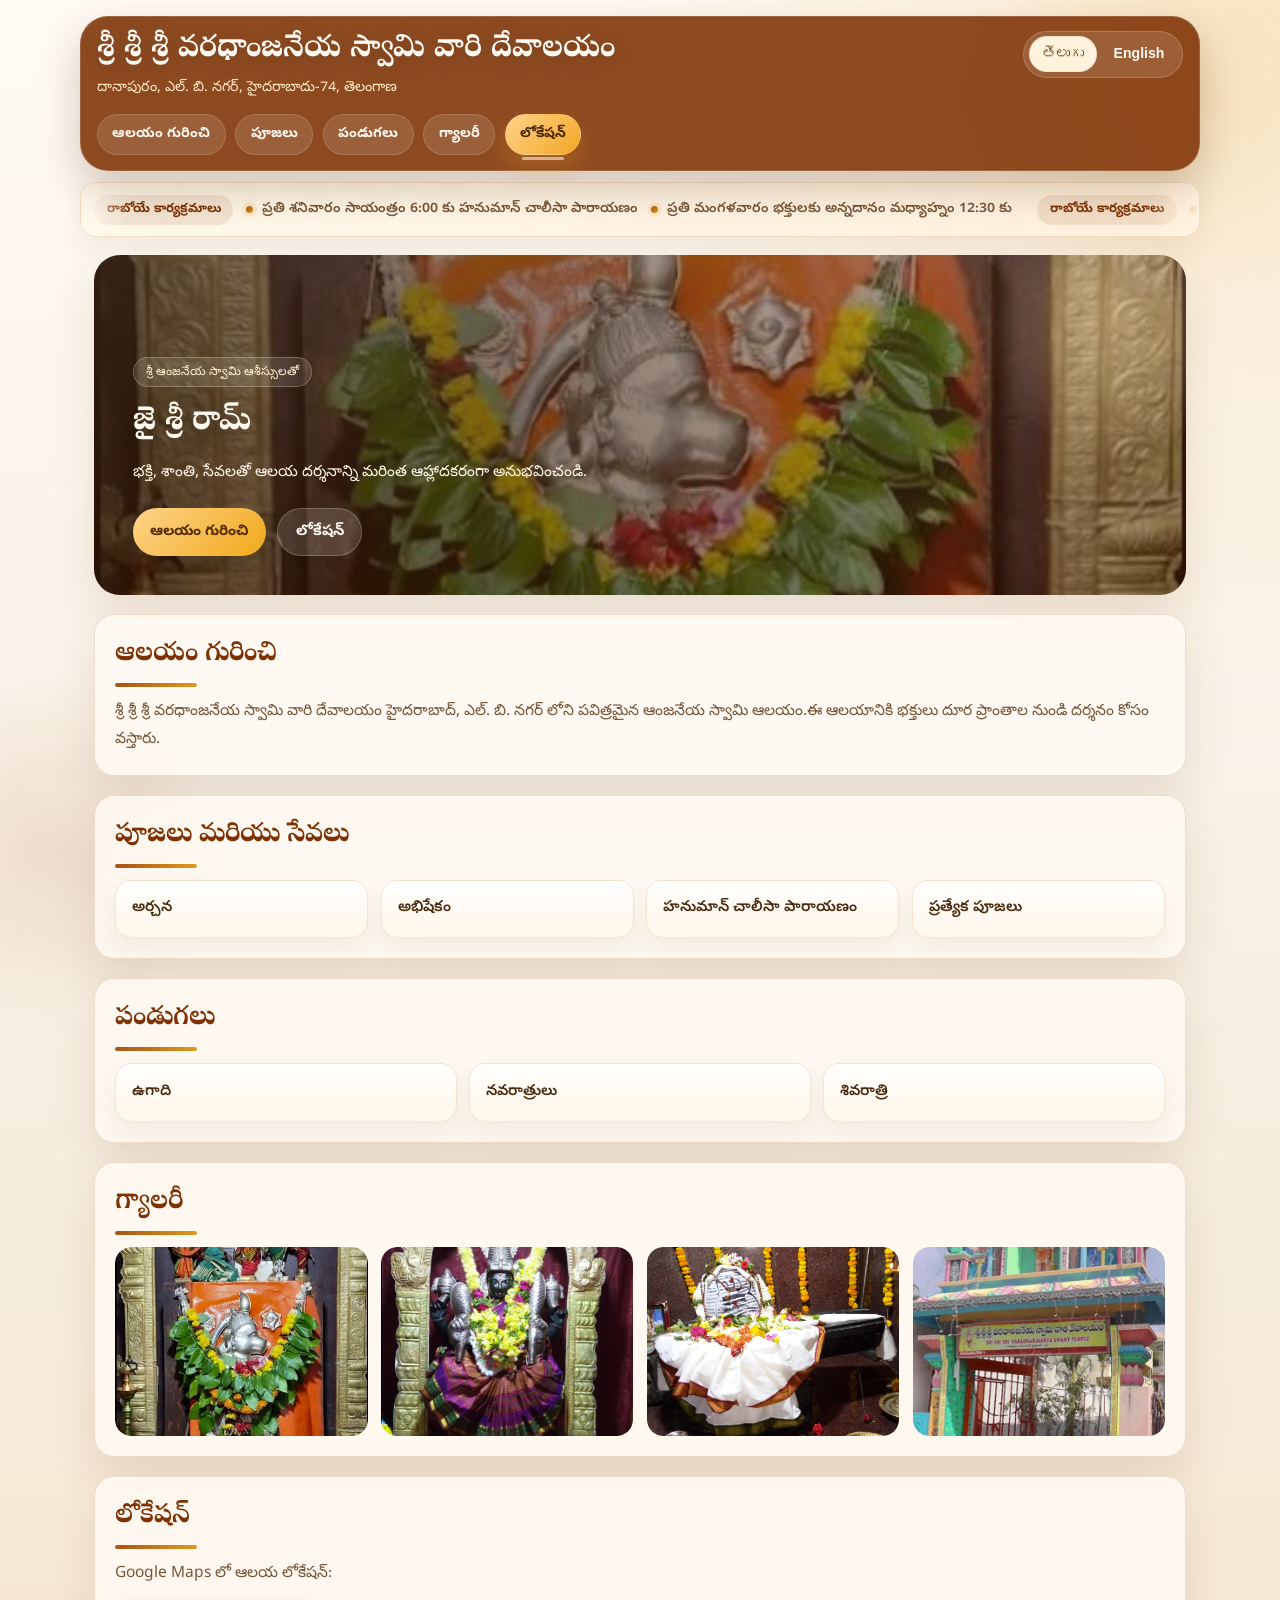
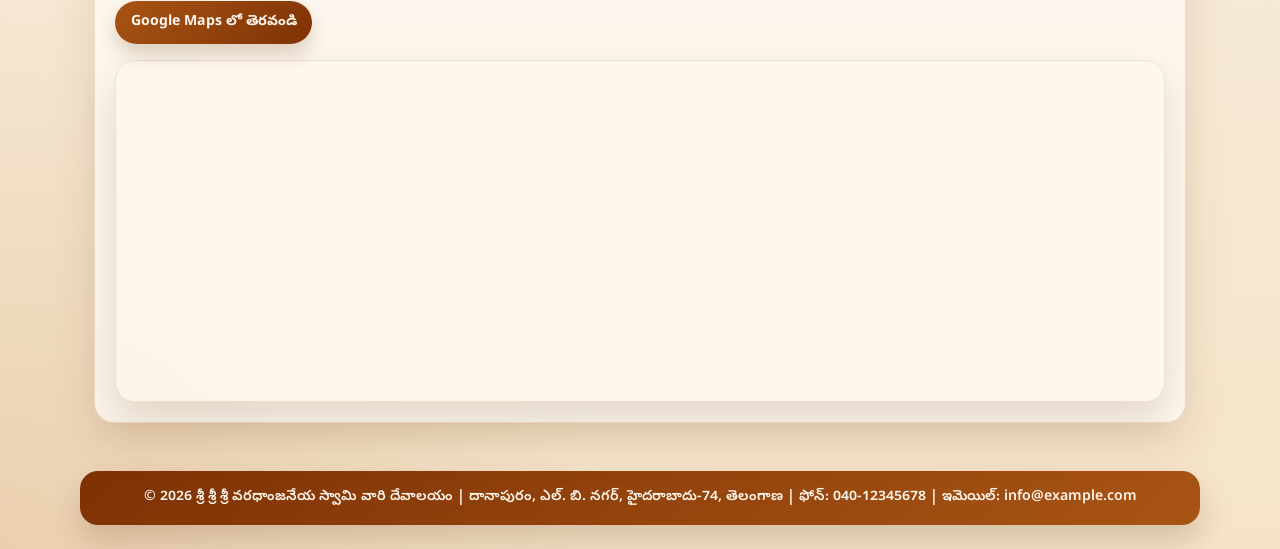
==== index.html @ 4e539e92 "Updates..." ====
<!DOCTYPE html>
<html lang="te">
<head>
<meta charset="UTF-8" />
<meta name="viewport" content="width=device-width, initial-scale=1" />
<meta name="theme-color" content="#7e3204" />
<link rel="preconnect" href="https://fonts.googleapis.com" />
<link rel="preconnect" href="https://fonts.gstatic.com" crossorigin />
<link href="https://fonts.googleapis.com/css2?family=Noto+Sans+Telugu:wght@400;500;600;700&family=Noto+Serif+Telugu:wght@400;500;600;700&display=swap" rel="stylesheet" />
<link rel="stylesheet" href="css/style.css" />
<title>శ్రీ శ్రీ శ్రీ వరధాంజనేయ స్వామి వారి దేవాలయం</title>
</head>
<body>

<header>
  <div class="header-top">
    <div class="brand">
      <h1 data-telugu="శ్రీ శ్రీ శ్రీ వరధాంజనేయ స్వామి వారి దేవాలయం" data-english="Sri Sri Sri Varadhanjaneya Swamy Temple">శ్రీ శ్రీ శ్రీ వరధాంజనేయ స్వామి వారి దేవాలయం</h1>
      <p class="brand-subtitle" data-telugu="దానాపురం, ఎల్. బి. నగర్, హైదరాబాదు-74, తెలంగాణ" data-english="Danapuram, L. B. Nagar, Hyderabad-74, Telangana">దానాపురం, ఎల్. బి. నగర్, హైదరాబాదు-74, తెలంగాణ</p>
    </div>
    <div class="header-controls">
      <div class="lang-switch" aria-label="Language Switcher" role="group">
        <button id="teluguBtn" class="active" aria-pressed="true">తెలుగు</button>
        <button id="englishBtn" aria-pressed="false">English</button>
      </div>
      <button id="menuToggle" class="menu-toggle" type="button" aria-expanded="false" aria-controls="primaryNav">
        <span class="menu-toggle-bars" aria-hidden="true">
          <span></span>
          <span></span>
          <span></span>
        </span>
        <span id="menuToggleLabel" data-telugu="మెనూ" data-english="Menu">మెనూ</span>
      </button>
    </div>
  </div>
  <nav id="primaryNav" aria-label="Primary navigation">
    <a href="#about" class="nav-link active" data-section="about">ఆలయం గురించి</a>
    <a href="#pooja" class="nav-link" data-section="pooja">పూజలు</a>
    <a href="#festivals" class="nav-link" data-section="festivals">పండుగలు</a>
    <a href="#gallery" class="nav-link" data-section="gallery">గ్యాలరీ</a>
    <a href="#location" class="nav-link" data-section="location">లోకేషన్</a>
  </nav>
</header>

<div class="event-banner" aria-label="Upcoming events banner">
  <div class="event-banner-marquee">
    <div class="event-banner-track">
      <span class="event-banner-label" data-telugu="రాబోయే కార్యక్రమాలు" data-english="Upcoming Events">రాబోయే కార్యక్రమాలు</span>
      <span class="event-banner-item" data-telugu="ప్రతి శనివారం సాయంత్రం 6:00 కు హనుమాన్ చాలీసా పారాయణం" data-english="Every Saturday at 6:00 PM, Hanuman Chalisa recital">ప్రతి శనివారం సాయంత్రం 6:00 కు హనుమాన్ చాలీసా పారాయణం</span>
      <span class="event-banner-item" data-telugu="ప్రతి మంగళవారం భక్తులకు అన్నదానం మధ్యాహ్నం 12:30 కు" data-english="Annadanam for devotees every Tuesday at 12:30 PM">ప్రతి మంగళవారం భక్తులకు అన్నదానం మధ్యాహ్నం 12:30 కు</span>
    </div>
    <div class="event-banner-track" aria-hidden="true">
      <span class="event-banner-label" data-telugu="రాబోయే కార్యక్రమాలు" data-english="Upcoming Events">రాబోయే కార్యక్రమాలు</span>
      <span class="event-banner-item" data-telugu="ప్రతి శనివారం సాయంత్రం 6:00 కు హనుమాన్ చాలీసా పారాయణం" data-english="Every Saturday at 6:00 PM, Hanuman Chalisa recital">ప్రతి శనివారం సాయంత్రం 6:00 కు హనుమాన్ చాలీసా పారాయణం</span>
      <span class="event-banner-item" data-telugu="ప్రతి మంగళవారం భక్తులకు అన్నదానం మధ్యాహ్నం 12:30 కు" data-english="Annadanam for devotees every Tuesday at 12:30 PM">ప్రతి మంగళవారం భక్తులకు అన్నదానం మధ్యాహ్నం 12:30 కు</span>
    </div>
  </div>
</div>

<main>

  <!-- Hero Section -->
  <div class="hero" aria-label="Temple welcome banner">
    <div class="hero-content">
      <p class="hero-kicker" data-telugu="శ్రీ ఆంజనేయ స్వామి ఆశీస్సులతో" data-english="With the blessings of Sri Anjaneya Swamy">శ్రీ ఆంజనేయ స్వామి ఆశీస్సులతో</p>
      <h2 class="hero-title" data-telugu="జై శ్రీ రామ్" data-english="Jai Sri Ram">జై శ్రీ రామ్</h2>
      <p class="hero-subtitle" data-telugu="భక్తి, శాంతి, సేవలతో ఆలయ దర్శనాన్ని మరింత ఆహ్లాదకరంగా అనుభవించండి." data-english="Experience temple darshan in a calmer, more welcoming space for devotion and seva.">భక్తి, శాంతి, సేవలతో ఆలయ దర్శనాన్ని మరింత ఆహ్లాదకరంగా అనుభవించండి.</p>
      <div class="hero-actions">
        <a class="hero-button primary" href="#about" data-telugu="ఆలయం గురించి" data-english="Explore Temple">ఆలయం గురించి</a>
        <a class="hero-button secondary" href="#location" data-telugu="లోకేషన్" data-english="Find Location">లోకేషన్</a>
      </div>
    </div>
  </div>

  <!-- About -->
  <section id="about">
    <h2 data-telugu="ఆలయం గురించి" data-english="About Temple">ఆలయం గురించి</h2>
    <p class="content-p" data-telugu="శ్రీ శ్రీ శ్రీ వరధాంజనేయ స్వామి వారి దేవాలయం హైదరాబాద్, ఎల్. బి. నగర్ లోని పవిత్రమైన ఆంజనేయ స్వామి ఆలయం.ఈ ఆలయానికి భక్తులు దూర ప్రాంతాల నుండి దర్శనం కోసం వస్తారు."
       data-english="Sri Sri Sri Varadhan Janeya Swamy Temple is a sacred Hanuman temple located in Hyderabad. Devotees come from distant places to seek blessings and darshan.">
      శ్రీ శ్రీ శ్రీ వరధాంజనేయ స్వామి వారి దేవాలయం హైదరాబాద్, ఎల్. బి. నగర్ లోని పవిత్రమైన ఆంజనేయ స్వామి ఆలయం.
      ఈ ఆలయానికి భక్తులు దూర ప్రాంతాల నుండి దర్శనం కోసం వస్తారు.
    </p>
  </section>

  <!-- Pooja Services -->
  <section id="pooja">
    <h2 data-telugu="పూజలు మరియు సేవలు" data-english="Pooja & Services">పూజలు మరియు సేవలు</h2>
    <ul>
      <li data-telugu="అర్చన" data-english="Archana">అర్చన</li>
      <li data-telugu="అభిషేకం" data-english="Abhishekam">అభిషేకం</li>
      <li data-telugu="హనుమాన్ చాలీసా పారాయణం" data-english="Hanuman Chalisa Recitation">హనుమాన్ చాలీసా పారాయణం</li>
      <li data-telugu="ప్రత్యేక పూజలు" data-english="Special Poojas">ప్రత్యేక పూజలు</li>
    </ul>
  </section>

  <!-- Festivals -->
  <section id="festivals">
    <h2 data-telugu="పండుగలు" data-english="Festivals">పండుగలు</h2>
    <ul>
      <li data-telugu="ఉగాది" data-english="Ugadi">ఉగాది</li>
      <li data-telugu="నవరాత్రులు" data-english="Navaratri">నవరాత్రులు</li>
      <li data-telugu="శివరాత్రి" data-english="Shivaratri">శివరాత్రి</li>
    </ul>
  </section>

  <!-- Gallery -->
  <section id="gallery">
    <h2 data-telugu="గ్యాలరీ" data-english="Gallery">గ్యాలరీ</h2>
    <div class="gallery" role="list">
      <button class="gallery-item" type="button" role="listitem">
        <img src="assets/images/t1.jpg" alt="Temple front view" data-telugu-alt="శ్రీ వరధాంజనేయ స్వామి వారు" data-english-alt="Sri Varadhanjeneya Swamy" loading="lazy" />
      </button>
      <button class="gallery-item" type="button" role="listitem">
        <img src="assets/images/t2.jpg" alt="Temple sanctum sanctorum" data-telugu-alt="శ్రీ రాజరాజేశ్వరి అమ్మ వారు" data-english-alt="Sri Rajarajeshwari Amman" loading="lazy" />
      </button>
      <button class="gallery-item" type="button" role="listitem">
        <img src="assets/images/t3.jpg" alt="Temple festival celebration" data-telugu-alt="శ్రీ రామలింగేశ్వర స్వామి వారు" data-english-alt="Sri Ramalingeswara Swamy" loading="lazy" />
      </button>
      <button class="gallery-item" type="button" role="listitem">
        <img src="assets/images/t4.jpg" alt="Devotees at temple" data-telugu-alt="గుడి ముఖద్వారం" data-english-alt="Temple Arch" loading="lazy" />
      </button>
    </div>
  </section>

  <!-- Location -->
  <section id="location">
    <h2 data-telugu="లోకేషన్" data-english="Location">లోకేషన్</h2>
    <p data-telugu="Google Maps లో ఆలయ లోకేషన్:" data-english="Temple location on Google Maps:">
      Google Maps లో ఆలయ లోకేషన్:
    </p>
    <p class="location-actions">
      <a
        class="map-link"
        href="https://maps.app.goo.gl/aPE5P6qyGQTjuyRh7"
        target="_blank"
        rel="noopener noreferrer"
        data-telugu="Google Maps లో తెరవండి"
        data-english="Open in Google Maps">
        Google Maps లో తెరవండి
      </a>
    </p>
    <div class="map-container" aria-label="Google Maps location">
      <iframe
        src="https://www.google.com/maps?q=17.347357,78.545501&z=17&output=embed"
        loading="lazy"
        allowfullscreen
        referrerpolicy="no-referrer-when-downgrade"
        title="Sri Sri Sri Varadhan Janeya Swamy Temple Location">
      </iframe>
    </div>
  </section>

</main>

<div id="lightbox" class="lightbox" aria-hidden="true">
  <div class="lightbox-dialog" role="dialog" aria-modal="true" aria-labelledby="lightboxCaption">
    <button id="lightboxClose" class="lightbox-close" type="button" aria-label="Close image viewer">×</button>
    <img id="lightboxImage" class="lightbox-image" src="" alt="" />
    <p id="lightboxCaption" class="lightbox-caption"></p>
  </div>
</div>

<footer>
  <p data-telugu="© 2026 శ్రీ శ్రీ శ్రీ వరధాంజనేయ స్వామి వారి దేవాలయం | దానాపురం, ఎల్. బి. నగర్, హైదరాబాదు-74, తెలంగాణ | ఫోన్: 040-12345678 | ఇమెయిల్: info@example.com" data-english="© 2026 Sri Sri Sri Varadhan Janeya Swamy Temple | Danapuram, L. B. Nagar, Hyderabad-74, Telangana | Phone: 040-12345678 | Email: svanjaneya.temple@gmail.com">© 2026 శ్రీ శ్రీ శ్రీ వరధాంజనేయ స్వామి వారి దేవాలయం | దానాపురం, ఎల్. బి. నగర్, హైదరాబాదు-74, తెలంగాణ | ఫోన్: 040-12345678 | ఇమెయిల్: info@example.com</p>
</footer>

<script src="js/main.js"></script>

</body>
</html>
---- css/style.css ----
﻿  :root {
    --bg: #f7efe3;
    --surface: rgba(255, 250, 244, 0.82);
    --border: rgba(168, 92, 32, 0.18);
    --text: #4a2b10;
    --muted: #765638;
    --brand: #a85414;
    --brand-strong: #7e3204;
    --brand-bright: #e09a20;
    --font-body-en: "Segoe UI", "Trebuchet MS", sans-serif;
    --font-body-te: "Noto Sans Telugu", "Nirmala UI", sans-serif;
    --font-heading-en: "Palatino Linotype", "Book Antiqua", Georgia, serif;
    --font-heading-te: "Noto Serif Telugu", "Noto Sans Telugu", "Nirmala UI", serif;
    --shadow: 0 20px 45px rgba(107, 57, 14, 0.12);
  }

  * {
    box-sizing: border-box;
  }

  html {
    scroll-behavior: smooth;
    scroll-padding-top: 8rem;
  }

  body {
    font-family: var(--font-body-en);
    margin: 0;
    min-height: 100vh;
    overflow-x: hidden;
    background:
      radial-gradient(circle at top right, rgba(233, 182, 84, 0.22), transparent 28%),
      radial-gradient(circle at bottom left, rgba(168, 84, 20, 0.14), transparent 24%),
      linear-gradient(180deg, #fffaf4 0%, var(--bg) 46%, #f5e4c8 100%);
    color: var(--text);
    line-height: 1.55;
    -webkit-font-smoothing: antialiased;
    -moz-osx-font-smoothing: grayscale;
    text-rendering: optimizeLegibility;
    font-synthesis-weight: none;
    position: relative;
  }

  html[lang="te"] body {
    font-family: var(--font-body-te);
  }

  body::before,
  body::after {
    content: "";
    position: fixed;
    border-radius: 50%;
    pointer-events: none;
    z-index: 0;
  }

  body::before {
    width: 420px;
    height: 420px;
    top: -120px;
    right: -120px;
    background: radial-gradient(circle, rgba(237, 182, 88, 0.2) 0%, rgba(237, 182, 88, 0) 72%);
  }

  body::after {
    width: 340px;
    height: 340px;
    bottom: -120px;
    left: -120px;
    background: radial-gradient(circle, rgba(168, 84, 20, 0.12) 0%, rgba(168, 84, 20, 0) 72%);
  }

  a {
    color: inherit;
    text-decoration: none;
    transition: transform 0.25s ease, background-color 0.25s ease, box-shadow 0.25s ease, color 0.25s ease;
  }

  img {
    display: block;
    max-width: 100%;
  }

  a:focus-visible,
  button:focus-visible {
    outline: 3px solid rgba(255, 226, 171, 0.9);
    outline-offset: 3px;
  }

  header {
    position: sticky;
    top: 0;
    z-index: 100;
    width: min(1120px, calc(100% - 24px));
    margin: 16px auto 0;
    padding: 0.85rem 1rem 0.95rem;
    display: flex;
    flex-direction: column;
    gap: 0.8rem;
    background: rgba(126, 50, 4, 0.88);
    color: #fff8f0;
    border: 1px solid rgba(255, 255, 255, 0.14);
    border-radius: 28px;
    box-shadow: 0 18px 40px rgba(79, 34, 3, 0.24);
    backdrop-filter: blur(18px);
  }

  .header-top {
    display: flex;
    align-items: flex-start;
    justify-content: space-between;
    gap: 0.85rem;
  }

  .brand {
    display: flex;
    flex-direction: column;
    gap: 0.35rem;
    min-width: 0;
  }

  .brand-badge {
    align-self: flex-start;
    padding: 0.35rem 0.8rem;
    border-radius: 999px;
    background: rgba(255, 241, 220, 0.14);
    border: 1px solid rgba(255, 241, 220, 0.25);
    color: #ffe6bc;
    font-size: 0.8rem;
    letter-spacing: 0.08em;
  }

  header h1 {
    margin: 0;
    font-family: var(--font-heading-en);
    font-size: clamp(1.35rem, 2.4vw, 2rem);
    line-height: 1.2;
    font-weight: 700;
    color: #fffaf4;
    text-shadow: 0 3px 18px rgba(0, 0, 0, 0.18);
  }

  .brand-subtitle {
    margin: 0;
    color: #ffe7c2;
    font-size: 0.9rem;
  }

  nav {
    display: flex;
    gap: 0.6rem;
    flex-wrap: wrap;
    align-items: center;
  }

  nav a {
    position: relative;
    display: inline-flex;
    align-items: center;
    justify-content: center;
    padding: 0.6rem 0.9rem;
    border-radius: 999px;
    background: rgba(255, 245, 232, 0.12);
    border: 1px solid rgba(255, 245, 232, 0.16);
    color: #fff8f0;
    font-size: 0.88rem;
    font-weight: 700;
    letter-spacing: 0.02em;
    white-space: nowrap;
  }

  nav a:hover {
    transform: translateY(-1px);
    background: rgba(255, 245, 232, 0.2);
  }

  nav a.active {
    background: linear-gradient(135deg, #ffd38a, #f2a623);
    color: #4a2800;
    box-shadow: 0 12px 24px rgba(242, 166, 35, 0.28);
  }

  nav a.active::after {
    content: "";
    position: absolute;
    left: 16px;
    right: 16px;
    bottom: -6px;
    height: 3px;
    border-radius: 999px;
    background: rgba(255, 248, 240, 0.55);
  }

  .lang-switch {
    display: inline-flex;
    align-items: center;
    gap: 0.25rem;
    padding: 0.3rem;
    border-radius: 999px;
    background: rgba(255, 241, 220, 0.14);
    border: 1px solid rgba(255, 241, 220, 0.2);
    color: #fff8f0;
    user-select: none;
  }

  .header-controls {
    display: flex;
    align-items: center;
    gap: 0.6rem;
  }

  .lang-switch button {
    border: none;
    background: transparent;
    color: #fff8f0;
    font-weight: 700;
    font-size: 0.88rem;
    padding: 0.5rem 0.8rem;
    border-radius: 999px;
    cursor: pointer;
  }

  .lang-switch button:hover {
    transform: translateY(-1px);
    background: rgba(255, 245, 232, 0.12);
  }

  .lang-switch button.active {
    background: #fff3dd;
    color: #6a3202;
    box-shadow: inset 0 0 0 1px rgba(106, 50, 2, 0.08);
  }

  .menu-toggle {
    display: none;
    align-items: center;
    gap: 0.7rem;
    padding: 0.55rem 0.85rem;
    border: 1px solid rgba(255, 241, 220, 0.2);
    border-radius: 999px;
    background: rgba(255, 241, 220, 0.14);
    color: #fff8f0;
    cursor: pointer;
    font: inherit;
    font-weight: 700;
    font-size: 0.88rem;
  }

  .menu-toggle:hover {
    transform: translateY(-1px);
    background: rgba(255, 245, 232, 0.2);
  }

  .menu-toggle-bars {
    display: inline-flex;
    flex-direction: column;
    gap: 4px;
  }

  .menu-toggle-bars span {
    width: 18px;
    height: 2px;
    border-radius: 999px;
    background: currentColor;
    transition: transform 0.25s ease, opacity 0.25s ease;
  }

  .menu-toggle[aria-expanded="true"] .menu-toggle-bars span:nth-child(1) {
    transform: translateY(6px) rotate(45deg);
  }

  .menu-toggle[aria-expanded="true"] .menu-toggle-bars span:nth-child(2) {
    opacity: 0;
  }

  .menu-toggle[aria-expanded="true"] .menu-toggle-bars span:nth-child(3) {
    transform: translateY(-6px) rotate(-45deg);
  }

  .event-banner {
    position: relative;
    z-index: 1;
    width: min(1120px, calc(100% - 24px));
    margin: 0.7rem auto 0;
    overflow: hidden;
    border-radius: 16px;
    background: linear-gradient(90deg, rgba(255, 247, 232, 0.92), rgba(255, 241, 220, 0.86));
    border: 1px solid rgba(168, 92, 32, 0.16);
    box-shadow: 0 10px 26px rgba(107, 57, 14, 0.08);
  }

  .event-banner::before,
  .event-banner::after {
    content: "";
    position: absolute;
    top: 0;
    bottom: 0;
    width: 48px;
    z-index: 1;
    pointer-events: none;
  }

  .event-banner::before {
    left: 0;
    background: linear-gradient(90deg, rgba(255, 248, 236, 0.98), rgba(255, 248, 236, 0));
  }

  .event-banner::after {
    right: 0;
    background: linear-gradient(270deg, rgba(255, 243, 225, 0.98), rgba(255, 243, 225, 0));
  }

  .event-banner-marquee {
    display: flex;
    width: max-content;
    animation: event-scroll 28s linear infinite;
  }

  .event-banner:hover .event-banner-marquee,
  .event-banner:focus-within .event-banner-marquee {
    animation-play-state: paused;
  }

  .event-banner-track {
    display: flex;
    align-items: center;
    gap: 0.8rem;
    flex-shrink: 0;
    padding: 0.7rem 0.8rem;
    white-space: nowrap;
  }

  .event-banner-label {
    display: inline-flex;
    align-items: center;
    padding: 0.38rem 0.8rem;
    border-radius: 999px;
    background: rgba(126, 50, 4, 0.1);
    color: var(--brand-strong);
    font-size: 0.8rem;
    font-weight: 700;
    letter-spacing: 0.03em;
  }

  .event-banner-item {
    display: inline-flex;
    align-items: center;
    gap: 0.55rem;
    color: var(--muted);
    font-size: 0.88rem;
    font-weight: 600;
  }

  .event-banner-item::before {
    content: "";
    width: 7px;
    height: 7px;
    border-radius: 50%;
    background: linear-gradient(135deg, var(--brand), var(--brand-bright));
    box-shadow: 0 0 0 4px rgba(224, 154, 32, 0.12);
    flex-shrink: 0;
  }

  @keyframes event-scroll {
    from {
      transform: translateX(0);
    }

    to {
      transform: translateX(-50%);
    }
  }

  main {
    position: relative;
    z-index: 1;
    max-width: 1120px;
    margin: 1.1rem auto 3rem;
    padding: 0 0.9rem;
  }

  .hero {
    position: relative;
    overflow: hidden;
    min-height: 340px;
    border-radius: 26px;
    padding: clamp(1.5rem, 3vw, 2.6rem);
    background: linear-gradient(115deg, rgba(50, 23, 5, 0.72), rgba(126, 50, 4, 0.3)), url('../assets/images/t1.jpg') center/cover no-repeat;
    box-shadow: var(--shadow);
    display: flex;
    align-items: flex-end;
    isolation: isolate;
  }

  .hero::before {
    content: "";
    position: absolute;
    inset: 0;
    background: linear-gradient(180deg, rgba(255, 255, 255, 0.06), rgba(40, 18, 2, 0.2));
    z-index: -1;
  }

  .hero::after {
    content: "";
    position: absolute;
    width: 260px;
    height: 260px;
    top: -60px;
    right: -60px;
    border-radius: 50%;
    background: radial-gradient(circle, rgba(255, 225, 164, 0.34) 0%, rgba(255, 225, 164, 0) 72%);
  }

  .hero-content {
    max-width: 680px;
    display: flex;
    flex-direction: column;
    gap: 1rem;
  }

  .hero-kicker {
    margin: 0;
    width: fit-content;
    padding: 0.35rem 0.75rem;
    border-radius: 999px;
    background: rgba(255, 247, 232, 0.12);
    border: 1px solid rgba(255, 247, 232, 0.25);
    color: #fff0d1;
    font-size: 0.76rem;
    letter-spacing: 0.08em;
  }

  .hero-title {
    margin: 0;
    font-family: var(--font-heading-en);
    font-size: clamp(1.0rem, 2.5vw, 2.5rem);
    line-height: 1.12;
    color: #fffaf0;
    text-shadow: 0 10px 30px rgba(0, 0, 0, 0.35);
  }

  .hero-subtitle {
    margin: 0;
    max-width: 52ch;
    font-size: 0.96rem;
    line-height: 1.7;
    color: #fff4e5;
  }

  .hero-actions {
    display: flex;
    flex-wrap: wrap;
    gap: 0.7rem;
    padding-top: 0.25rem;
  }

  .hero-button {
    display: inline-flex;
    align-items: center;
    justify-content: center;
    padding: 0.8rem 1.1rem;
    border-radius: 999px;
    font-weight: 700;
    font-size: 0.92rem;
    box-shadow: 0 10px 24px rgba(0, 0, 0, 0.14);
  }

  .hero-button:hover {
    transform: translateY(-2px);
  }

  .hero-button.primary {
    background: linear-gradient(135deg, #ffd38a, #f0a91a);
    color: #542d00;
  }

  .hero-button.secondary {
    background: rgba(255, 248, 240, 0.14);
    border: 1px solid rgba(255, 248, 240, 0.22);
    color: #fffaf4;
  }

  section {
    margin-top: 1.2rem;
    padding: 1.25rem;
    background: var(--surface);
    border: 1px solid var(--border);
    border-radius: 20px;
    box-shadow: var(--shadow);
    backdrop-filter: blur(10px);
    scroll-margin-top: 7.5rem;
  }

  section h2 {
    margin: 0 0 0.75rem;
    font-family: var(--font-heading-en);
    font-size: clamp(1.2rem, 2.5vw, 1.65rem);
    color: var(--brand-strong);
    letter-spacing: 0.02em;
  }

  html[lang="te"] header h1,
  html[lang="te"] .hero-title,
  html[lang="te"] section h2 {
    font-family: var(--font-heading-te);
    letter-spacing: 0;
  }

  html[lang="te"] header h1,
  html[lang="te"] .hero-title {
    line-height: 1.28;
  }

  html[lang="te"] .brand-subtitle,
  html[lang="te"] .hero-subtitle,
  html[lang="te"] .content-p,
  html[lang="te"] section p,
  html[lang="te"] li,
  html[lang="te"] .event-banner-item {
    line-height: 1.8;
  }

  html[lang="te"] nav a,
  html[lang="te"] .lang-switch button,
  html[lang="te"] .hero-button,
  html[lang="te"] .event-banner-label,
  html[lang="te"] .hero-kicker,
  html[lang="te"] #menuToggleLabel {
    letter-spacing: 0;
    line-height: 1.4;
  }

  section h2::after {
    content: "";
    display: block;
    width: 82px;
    height: 4px;
    margin-top: 0.45rem;
    border-radius: 999px;
    background: linear-gradient(90deg, var(--brand), var(--brand-bright));
  }

  .content-p,
  section p {
    margin: 0;
    font-size: 0.97rem;
    color: var(--muted);
  }

  .content-p {
    white-space: pre-line;
  }

  ul {
    list-style: none;
    margin: 0;
    padding: 0;
    display: grid;
    grid-template-columns: repeat(auto-fit, minmax(190px, 1fr));
    gap: 0.8rem;
  }

  li {
    padding: 0.9rem 0.95rem 0.9rem 1rem;
    background: linear-gradient(180deg, rgba(255, 255, 255, 0.85), rgba(255, 246, 232, 0.92));
    border: 1px solid rgba(168, 92, 32, 0.14);
    border-radius: 16px;
    box-shadow: 0 12px 24px rgba(120, 75, 24, 0.08);
    font-size: 0.95rem;
    font-weight: 600;
    color: var(--text);
  }

  .gallery {
    display: grid;
    grid-template-columns: repeat(auto-fit, minmax(180px, 1fr));
    gap: 0.85rem;
  }

  .gallery-item {
    padding: 0;
    border: none;
    background: transparent;
    border-radius: 16px;
    cursor: pointer;
    overflow: hidden;
  }

  .gallery img {
    width: 100%;
    aspect-ratio: 4 / 3;
    object-fit: cover;
    border-radius: 16px;
    box-shadow: 0 16px 30px rgba(85, 53, 16, 0.12);
    transition: transform 0.3s ease, box-shadow 0.3s ease, filter 0.3s ease;
    filter: saturate(1.02);
  }

  .gallery img:hover {
    transform: translateY(-6px) scale(1.01);
    box-shadow: 0 24px 36px rgba(85, 53, 16, 0.18);
  }

  .gallery-item:focus-visible img {
    transform: translateY(-4px) scale(1.01);
    box-shadow: 0 0 0 4px rgba(255, 226, 171, 0.6), 0 24px 36px rgba(85, 53, 16, 0.18);
  }

  .lightbox {
    position: fixed;
    inset: 0;
    display: grid;
    place-items: center;
    padding: 1rem;
    background: rgba(28, 13, 2, 0.82);
    backdrop-filter: blur(10px);
    opacity: 0;
    visibility: hidden;
    pointer-events: none;
    transition: opacity 0.25s ease, visibility 0.25s ease;
    z-index: 300;
  }

  .lightbox.is-open {
    opacity: 1;
    visibility: visible;
    pointer-events: auto;
  }

  .lightbox-dialog {
    position: relative;
    width: min(920px, 100%);
    padding: 0.85rem;
    border-radius: 22px;
    background: linear-gradient(180deg, rgba(255, 250, 244, 0.98), rgba(247, 239, 227, 0.94));
    border: 1px solid rgba(255, 255, 255, 0.28);
    box-shadow: 0 28px 60px rgba(0, 0, 0, 0.28);
  }

  .lightbox-close {
    position: absolute;
    top: 12px;
    right: 12px;
    width: 44px;
    height: 44px;
    border: none;
    border-radius: 50%;
    background: rgba(126, 50, 4, 0.1);
    color: var(--brand-strong);
    cursor: pointer;
    font-size: 1.5rem;
    line-height: 1;
  }

  .lightbox-image {
    width: 100%;
    max-height: min(72vh, 760px);
    object-fit: contain;
    border-radius: 16px;
    background: rgba(255, 255, 255, 0.55);
  }

  .lightbox-caption {
    margin: 0.85rem 0 0;
    padding-right: 3rem;
    color: var(--brand-strong);
    font-size: 0.92rem;
    font-weight: 600;
  }

  .map-container {
    margin-top: 1rem;
    border-radius: 20px;
    overflow: hidden;
    box-shadow: 0 18px 36px rgba(85, 53, 16, 0.16);
    border: 1px solid rgba(168, 92, 32, 0.14);
  }

  .location-actions {
    margin: 0.75rem 0 0;
  }

  .map-link {
    display: inline-flex;
    align-items: center;
    gap: 0.45rem;
    padding: 0.55rem 0.95rem;
    border-radius: 999px;
    background: linear-gradient(135deg, #a85414, #7e3204);
    color: #fff7ee;
    font-weight: 700;
    font-size: 0.88rem;
    box-shadow: 0 10px 20px rgba(107, 57, 14, 0.22);
  }

  .map-link:hover {
    transform: translateY(-1px);
    box-shadow: 0 14px 24px rgba(107, 57, 14, 0.3);
  }

  iframe {
    width: 100%;
    height: 340px;
    border: none;
    display: block;
  }

  footer {
    width: min(1120px, calc(100% - 24px));
    margin: 0 auto 24px;
    padding: 1rem 1.1rem;
    border-radius: 18px;
    background: linear-gradient(135deg, #7e3204, #a85414);
    color: #fff7ee;
    text-align: center;
    box-shadow: 0 16px 30px rgba(79, 34, 3, 0.18);
  }

  footer p {
    margin: 0;
    font-size: 0.88rem;
    font-weight: 600;
  }

  @media (max-width: 900px) {
    html {
      scroll-padding-top: 7.2rem;
    }

    header {
      width: calc(100% - 20px);
      margin-top: 10px;
      border-radius: 22px;
    }

    main {
      margin-top: 0.9rem;
      padding: 0 0.75rem;
    }

    .hero {
      min-height: 300px;
    }

    section {
      scroll-margin-top: 6.8rem;
    }
  }

  @media (max-width: 860px) {
    header {
      padding: 0.85rem;
    }

    .header-top {
      flex-direction: column;
      align-items: stretch;
    }

    .lang-switch {
      align-self: flex-start;
    }

    nav {
      flex-wrap: nowrap;
      overflow-x: auto;
      padding-bottom: 0.15rem;
      scrollbar-width: none;
    }

    nav::-webkit-scrollbar {
      display: none;
    }

    main {
      margin-top: 1rem;
    }

    .hero {
      min-height: 280px;
    }
  }

  @media (max-width: 600px) {
    html {
      scroll-padding-top: 7.5rem;
    }

    header {
      width: calc(100% - 12px);
      margin-top: 6px;
      padding: 0.75rem;
      border-radius: 18px;
    }

    header h1 {
      font-size: 1.22rem;
    }

    .header-controls {
      width: 100%;
      justify-content: space-between;
      gap: 0.45rem;
    }

    .brand-badge,
    .hero-kicker {
      font-size: 0.7rem;
    }

    .brand-subtitle {
      font-size: 0.84rem;
    }

    .lang-switch {
      padding: 0.2rem;
    }

    .lang-switch button {
      padding: 0.42rem 0.62rem;
      font-size: 0.82rem;
    }

    .menu-toggle {
      display: inline-flex;
      padding: 0.48rem 0.72rem;
      font-size: 0.82rem;
    }

    nav {
      display: grid;
      grid-template-columns: 1fr;
      max-height: 0;
      overflow: hidden;
      opacity: 0;
      padding: 0;
      transition: max-height 0.3s ease, opacity 0.25s ease, padding 0.25s ease;
    }

    header.nav-open nav {
      max-height: 340px;
      opacity: 1;
      padding: 0.6rem 0 0.2rem;
    }

    nav a {
      width: 100%;
      justify-content: flex-start;
      padding: 0.8rem 1rem;
      font-size: 0.9rem;
      border-radius: 12px;
    }

    .hero {
      min-height: 260px;
      padding: 1.25rem;
      border-radius: 20px;
    }

    .hero-title {
      font-size: 1.95rem;
    }

    .hero-subtitle {
      font-size: 0.92rem;
    }

    .hero-actions {
      flex-direction: column;
      align-items: stretch;
    }

    .hero-button {
      width: 100%;
      font-size: 0.88rem;
      padding: 0.72rem 0.95rem;
    }

    section {
      margin-top: 0.95rem;
      padding: 1rem;
      border-radius: 16px;
      scroll-margin-top: 7rem;
    }

    section h2 {
      font-size: 1.15rem;
    }

    .content-p,
    section p,
    li {
      font-size: 0.92rem;
    }

    ul {
      grid-template-columns: 1fr;
      gap: 0.7rem;
    }

    .gallery {
      grid-template-columns: repeat(2, minmax(0, 1fr));
      gap: 0.7rem;
    }

    .lightbox-dialog {
      padding: 0.7rem;
      border-radius: 18px;
    }

    .lightbox-caption {
      padding-right: 2.25rem;
      font-size: 0.88rem;
    }

    iframe {
      height: 300px;
    }

    footer {
      padding: 0.8rem;
      border-radius: 14px;
      width: calc(100% - 12px);
      margin-bottom: 12px;
    }

    footer p {
      font-size: 0.8rem;
    }
  }

  @media (max-width: 420px) {
    header h1 {
      font-size: 1.12rem;
    }

    .hero {
      min-height: 240px;
    }

    .hero-title {
      font-size: 1.7rem;
    }

    .gallery {
      grid-template-columns: 1fr;
    }

    iframe {
      height: 230px;
    }
  }
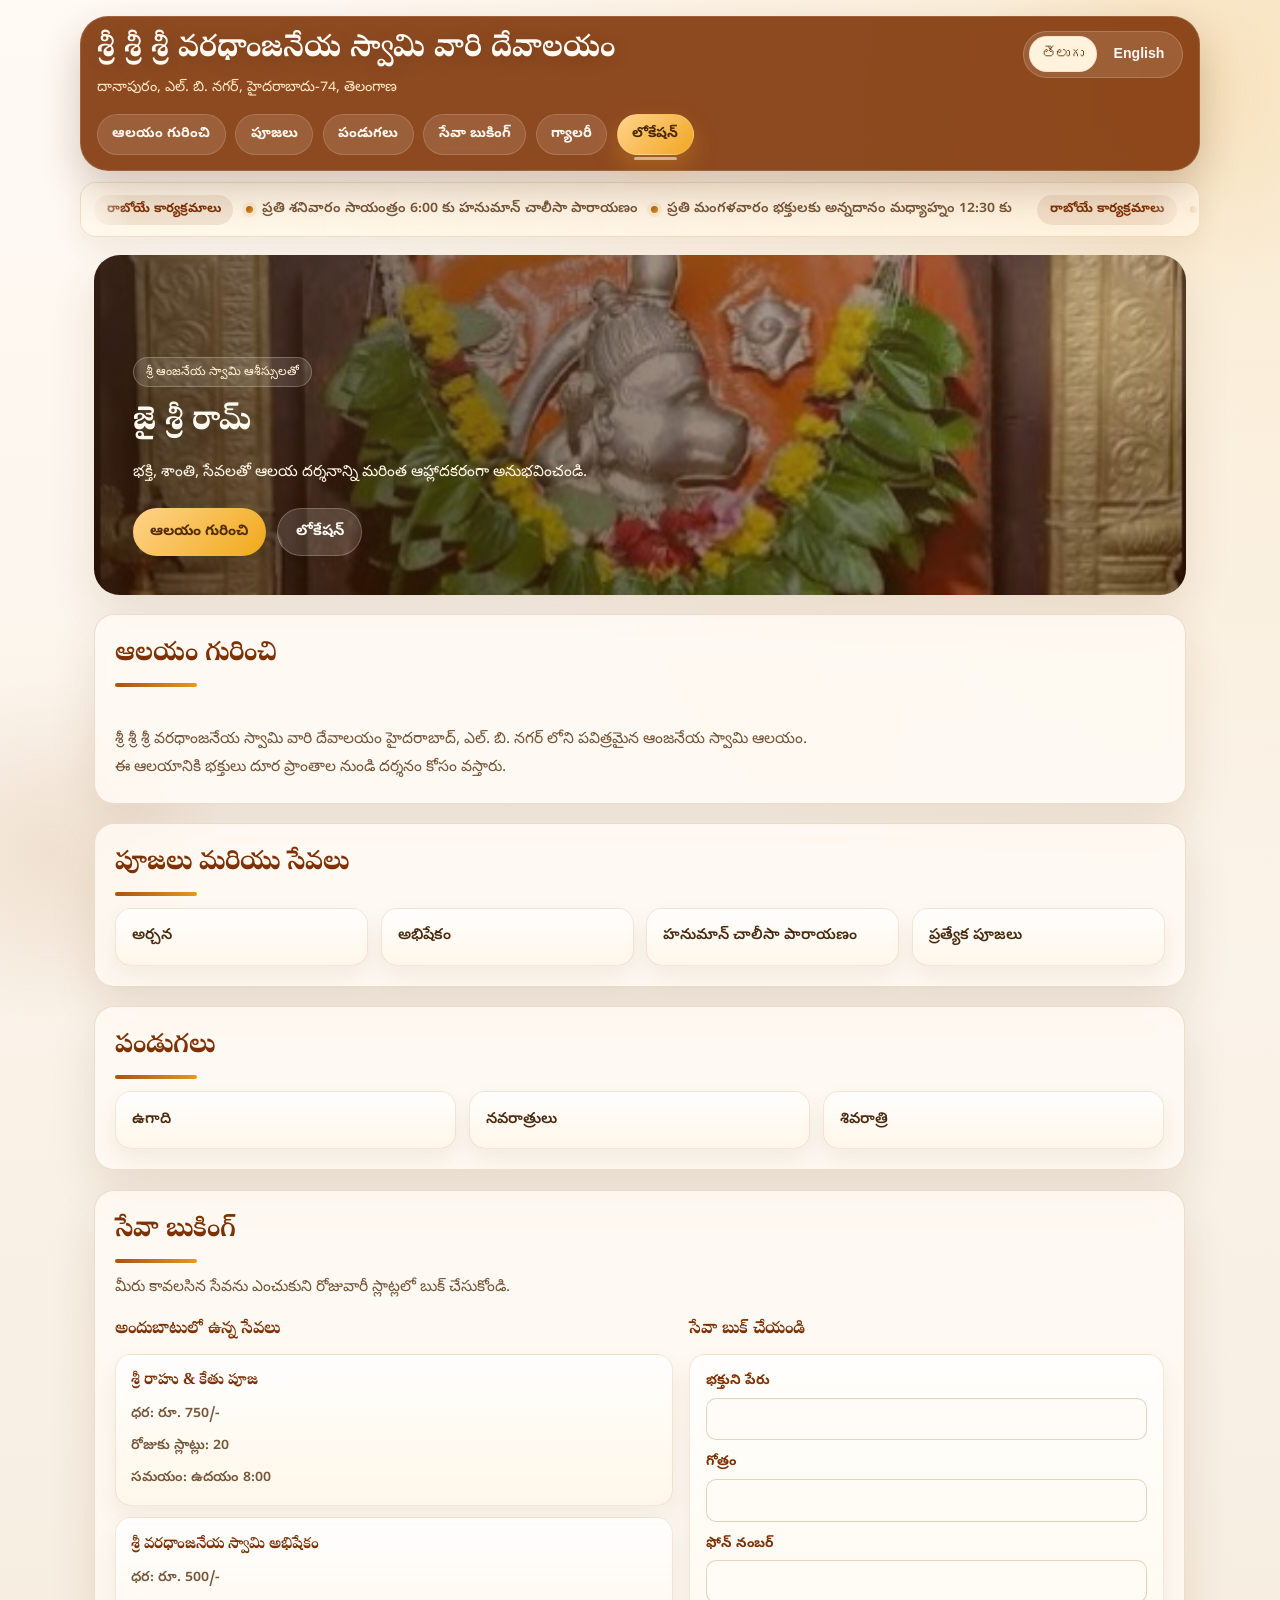
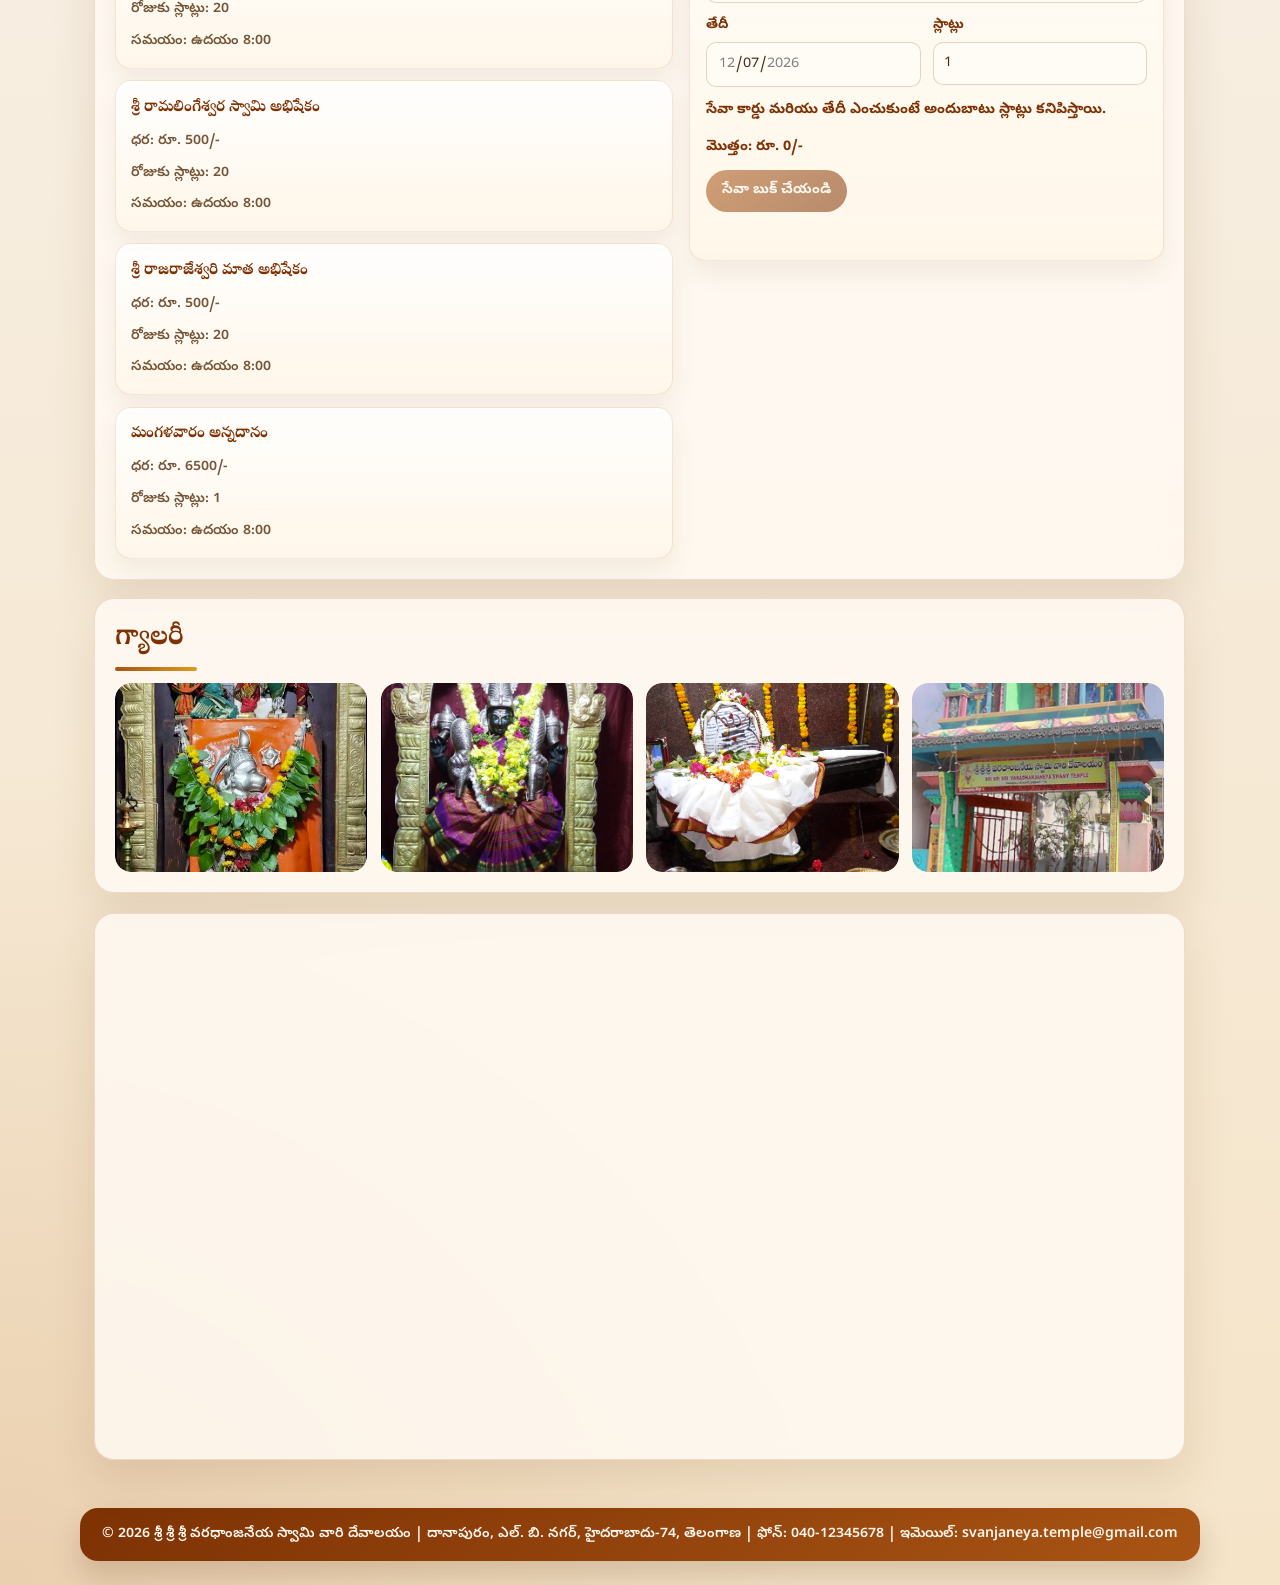
==== commit a13bed29: "Updates..." ====
--- a/index.html
+++ b/index.html
@@ -6,11 +6,26 @@
 <meta name="theme-color" content="#7e3204" />
 <link rel="preconnect" href="https://fonts.googleapis.com" />
 <link rel="preconnect" href="https://fonts.gstatic.com" crossorigin />
-<link href="https://fonts.googleapis.com/css2?family=Noto+Sans+Telugu:wght@400;500;600;700&family=Noto+Serif+Telugu:wght@400;500;600;700&display=swap" rel="stylesheet" />
+<link rel="preload" as="image" href="assets/images/t1.jpg" fetchpriority="high" />
+<link rel="preload" as="style" href="https://fonts.googleapis.com/css2?family=Noto+Sans+Telugu:wght@400;500;600;700&family=Noto+Serif+Telugu:wght@400;500;600;700&display=swap" />
+<link rel="stylesheet" href="https://fonts.googleapis.com/css2?family=Noto+Sans+Telugu:wght@400;500;600;700&family=Noto+Serif+Telugu:wght@400;500;600;700&display=swap" media="print" onload="this.media='all'" />
+<noscript><link href="https://fonts.googleapis.com/css2?family=Noto+Sans+Telugu:wght@400;500;600;700&family=Noto+Serif+Telugu:wght@400;500;600;700&display=swap" rel="stylesheet" /></noscript>
+<noscript><style>body.is-loading{overflow-x:hidden;overflow-y:auto;}#pageLoader{display:none!important;}</style></noscript>
 <link rel="stylesheet" href="css/style.css" />
 <title>శ్రీ శ్రీ శ్రీ వరధాంజనేయ స్వామి వారి దేవాలయం</title>
 </head>
-<body>
+<body class="is-loading">
+
+<div id="pageLoader" class="page-loader" role="status" aria-live="polite">
+  <div class="page-loader-panel">
+    <p class="page-loader-kicker" data-telugu="దయచేసి వేచి ఉండండి" data-english="Please wait">దయచేసి వేచి ఉండండి</p>
+    <p class="page-loader-title" data-telugu="ఆలయ పేజీ సిద్ధమవుతోంది" data-english="Preparing the temple page">ఆలయ పేజీ సిద్ధమవుతోంది</p>
+    <div class="page-loader-countdown-wrap" aria-hidden="true">
+      <span id="pageLoaderCountdown" class="page-loader-countdown">3</span>
+    </div>
+    <p id="pageLoaderStatus" class="page-loader-status">పేజీ సిద్ధమవుతోంది... 3</p>
+  </div>
+</div>
 
 <header>
   <div class="header-top">
@@ -37,6 +52,7 @@
     <a href="#about" class="nav-link active" data-section="about">ఆలయం గురించి</a>
     <a href="#pooja" class="nav-link" data-section="pooja">పూజలు</a>
     <a href="#festivals" class="nav-link" data-section="festivals">పండుగలు</a>
+    <a href="#seva-booking" class="nav-link" data-section="seva-booking">సేవా బుకింగ్</a>
     <a href="#gallery" class="nav-link" data-section="gallery">గ్యాలరీ</a>
     <a href="#location" class="nav-link" data-section="location">లోకేషన్</a>
   </nav>
@@ -103,21 +119,111 @@
     </ul>
   </section>
 
+  <!-- Seva Booking -->
+  <section id="seva-booking">
+    <h2 data-telugu="సేవా బుకింగ్" data-english="Seva Booking">సేవా బుకింగ్</h2>
+    <p data-telugu="మీరు కావలసిన సేవను ఎంచుకుని రోజువారీ స్లాట్లలో బుక్ చేసుకోండి." data-english="Choose your preferred seva and book from the available daily slots.">
+      మీరు కావలసిన సేవను ఎంచుకుని రోజువారీ స్లాట్లలో బుక్ చేసుకోండి.
+    </p>
+
+    <div class="seva-booking-layout">
+      <div>
+        <h3 class="seva-subtitle" data-telugu="అందుబాటులో ఉన్న సేవలు" data-english="Available Sevas">అందుబాటులో ఉన్న సేవలు</h3>
+        <ul class="seva-list">
+          <li class="seva-card seva-option" data-seva-id="rahu-kethu-pooja" role="button" tabindex="0" aria-pressed="false">
+            <h4 data-telugu="శ్రీ రాహు & కేతు పూజ" data-english="Sri Rahu & Kethu Pooja">శ్రీ రాహు & కేతు పూజ</h4>
+            <p data-telugu="ధర: రూ. 750/-" data-english="Price: Rs. 750/-">ధర: రూ. 750/-</p>
+            <p data-telugu="రోజుకు స్లాట్లు: 20" data-english="Slots per day: 20">రోజుకు స్లాట్లు: 20</p>
+            <p data-telugu="సమయం: ఉదయం 8:00" data-english="Timing: 8:00 AM">సమయం: ఉదయం 8:00</p>
+          </li>
+          <li class="seva-card seva-option" data-seva-id="varadhanjaneya-abhishekam" role="button" tabindex="0" aria-pressed="false">
+            <h4 data-telugu="శ్రీ వరధాంజనేయ స్వామి అభిషేకం" data-english="Sri Varadhanjaneya Swamy Abhishekam">శ్రీ వరధాంజనేయ స్వామి అభిషేకం</h4>
+            <p data-telugu="ధర: రూ. 500/-" data-english="Price: Rs. 500/-">ధర: రూ. 500/-</p>
+            <p data-telugu="రోజుకు స్లాట్లు: 20" data-english="Slots per day: 20">రోజుకు స్లాట్లు: 20</p>
+            <p data-telugu="సమయం: ఉదయం 8:00" data-english="Timing: 8:00 AM">సమయం: ఉదయం 8:00</p>
+          </li>
+          <li class="seva-card seva-option" data-seva-id="ramalingeswara-abhishekam" role="button" tabindex="0" aria-pressed="false">
+            <h4 data-telugu="శ్రీ రామలింగేశ్వర స్వామి అభిషేకం" data-english="Sri Ramalingeswara Swamy Abhishekam">శ్రీ రామలింగేశ్వర స్వామి అభిషేకం</h4>
+            <p data-telugu="ధర: రూ. 500/-" data-english="Price: Rs. 500/-">ధర: రూ. 500/-</p>
+            <p data-telugu="రోజుకు స్లాట్లు: 20" data-english="Slots per day: 20">రోజుకు స్లాట్లు: 20</p>
+            <p data-telugu="సమయం: ఉదయం 8:00" data-english="Timing: 8:00 AM">సమయం: ఉదయం 8:00</p>
+          </li>
+          <li class="seva-card seva-option" data-seva-id="rajarajeshwari-abhishekam" role="button" tabindex="0" aria-pressed="false">
+            <h4 data-telugu="శ్రీ రాజరాజేశ్వరి మాత అభిషేకం" data-english="Sri Rajarajeshwari Matha Abhishekam">శ్రీ రాజరాజేశ్వరి మాత అభిషేకం</h4>
+            <p data-telugu="ధర: రూ. 500/-" data-english="Price: Rs. 500/-">ధర: రూ. 500/-</p>
+            <p data-telugu="రోజుకు స్లాట్లు: 20" data-english="Slots per day: 20">రోజుకు స్లాట్లు: 20</p>
+            <p data-telugu="సమయం: ఉదయం 8:00" data-english="Timing: 8:00 AM">సమయం: ఉదయం 8:00</p>
+          </li>
+          <li class="seva-card seva-option" data-seva-id="tuesday-annadanam" role="button" tabindex="0" aria-pressed="false">
+            <h4 data-telugu="మంగళవారం అన్నదానం" data-english="Tuesday Annadanam">మంగళవారం అన్నదానం</h4>
+            <p data-telugu="ధర: రూ. 6500/-" data-english="Price: Rs. 6500/-">ధర: రూ. 6500/-</p>
+            <p data-telugu="రోజుకు స్లాట్లు: 1" data-english="Slots per day: 1">రోజుకు స్లాట్లు: 1</p>
+            <p data-telugu="సమయం: ఉదయం 8:00" data-english="Timing: 8:00 AM">సమయం: ఉదయం 8:00</p>
+          </li>
+        </ul>
+      </div>
+
+      <div>
+        <h3 class="seva-subtitle" data-telugu="సేవా బుక్ చేయండి" data-english="Book a Seva">సేవా బుక్ చేయండి</h3>
+        <form id="sevaBookingForm" class="seva-booking-form" novalidate>
+          <p id="sevaSelected" class="seva-meta seva-selected" data-telugu="ఎంచుకున్న సేవ: లేదు" data-english="Selected seva: None" hidden>ఎంచుకున్న సేవ: లేదు</p>
+
+          <div class="seva-form-grid">
+            <input id="sevaType" name="sevaType" type="hidden" required />
+
+            <label class="seva-field full-width" for="devoteeName">
+              <span data-telugu="భక్తుని పేరు" data-english="Devotee Name">భక్తుని పేరు</span>
+              <input id="devoteeName" name="devoteeName" type="text" autocomplete="name" required disabled />
+            </label>
+
+            <label class="seva-field full-width" for="devoteeGotram">
+              <span data-telugu="గోత్రం" data-english="Gotram">గోత్రం</span>
+              <input id="devoteeGotram" name="devoteeGotram" type="text" autocomplete="off" required disabled />
+            </label>
+
+            <label class="seva-field full-width" for="devoteePhone">
+              <span data-telugu="ఫోన్ నంబర్" data-english="Phone Number">ఫోన్ నంబర్</span>
+              <input id="devoteePhone" name="devoteePhone" type="tel" inputmode="numeric" autocomplete="tel" pattern="[0-9]{10}" required disabled />
+            </label>
+
+            <label class="seva-field" for="sevaDate">
+              <span data-telugu="తేదీ" data-english="Date">తేదీ</span>
+              <input id="sevaDate" name="sevaDate" type="date" required disabled />
+            </label>
+
+            <label class="seva-field" for="sevaSlots">
+              <span data-telugu="స్లాట్లు" data-english="Slots">స్లాట్లు</span>
+              <input id="sevaSlots" name="sevaSlots" type="number" min="1" step="1" value="1" required disabled />
+            </label>
+          </div>
+
+          <p id="sevaAvailability" class="seva-meta" data-telugu="సేవా కార్డు మరియు తేదీ ఎంచుకుంటే అందుబాటు స్లాట్లు కనిపిస్తాయి." data-english="Choose a seva card and date to view available slots.">
+            సేవా కార్డు మరియు తేదీ ఎంచుకుంటే అందుబాటు స్లాట్లు కనిపిస్తాయి.
+          </p>
+          <p id="sevaTotal" class="seva-meta" data-telugu="మొత్తం: రూ. 0/-" data-english="Total: Rs. 0/-">మొత్తం: రూ. 0/-</p>
+
+          <button id="bookSevaBtn" class="book-seva-btn" type="submit" data-telugu="సేవా బుక్ చేయండి" data-english="Book Seva" disabled>సేవా బుక్ చేయండి</button>
+          <p id="sevaBookingMessage" class="seva-booking-message" role="status" aria-live="polite"></p>
+        </form>
+      </div>
+    </div>
+  </section>
+
   <!-- Gallery -->
   <section id="gallery">
     <h2 data-telugu="గ్యాలరీ" data-english="Gallery">గ్యాలరీ</h2>
     <div class="gallery" role="list">
       <button class="gallery-item" type="button" role="listitem">
-        <img src="assets/images/t1.jpg" alt="Temple front view" data-telugu-alt="శ్రీ వరధాంజనేయ స్వామి వారు" data-english-alt="Sri Varadhanjeneya Swamy" loading="lazy" />
-      </button>
-      <button class="gallery-item" type="button" role="listitem">
-        <img src="assets/images/t2.jpg" alt="Temple sanctum sanctorum" data-telugu-alt="శ్రీ రాజరాజేశ్వరి అమ్మ వారు" data-english-alt="Sri Rajarajeshwari Amman" loading="lazy" />
-      </button>
-      <button class="gallery-item" type="button" role="listitem">
-        <img src="assets/images/t3.jpg" alt="Temple festival celebration" data-telugu-alt="శ్రీ రామలింగేశ్వర స్వామి వారు" data-english-alt="Sri Ramalingeswara Swamy" loading="lazy" />
-      </button>
-      <button class="gallery-item" type="button" role="listitem">
-        <img src="assets/images/t4.jpg" alt="Devotees at temple" data-telugu-alt="గుడి ముఖద్వారం" data-english-alt="Temple Arch" loading="lazy" />
+        <img src="assets/images/t1.jpg" alt="Temple front view" data-telugu-alt="శ్రీ వరధాంజనేయ స్వామి వారు" data-english-alt="Sri Varadhanjeneya Swamy" loading="lazy" decoding="async" />
+      </button>
+      <button class="gallery-item" type="button" role="listitem">
+        <img src="assets/images/t2.jpg" alt="Temple sanctum sanctorum" data-telugu-alt="శ్రీ రాజరాజేశ్వరి అమ్మ వారు" data-english-alt="Sri Rajarajeshwari Amman" loading="lazy" decoding="async" />
+      </button>
+      <button class="gallery-item" type="button" role="listitem">
+        <img src="assets/images/t3.jpg" alt="Temple festival celebration" data-telugu-alt="శ్రీ రామలింగేశ్వర స్వామి వారు" data-english-alt="Sri Ramalingeswara Swamy" loading="lazy" decoding="async" />
+      </button>
+      <button class="gallery-item" type="button" role="listitem">
+        <img src="assets/images/t4.jpg" alt="Devotees at temple" data-telugu-alt="గుడి ముఖద్వారం" data-english-alt="Temple Arch" loading="lazy" decoding="async" />
       </button>
     </div>
   </section>
@@ -161,9 +267,16 @@
 </div>
 
 <footer>
-  <p data-telugu="© 2026 శ్రీ శ్రీ శ్రీ వరధాంజనేయ స్వామి వారి దేవాలయం | దానాపురం, ఎల్. బి. నగర్, హైదరాబాదు-74, తెలంగాణ | ఫోన్: 040-12345678 | ఇమెయిల్: info@example.com" data-english="© 2026 Sri Sri Sri Varadhan Janeya Swamy Temple | Danapuram, L. B. Nagar, Hyderabad-74, Telangana | Phone: 040-12345678 | Email: svanjaneya.temple@gmail.com">© 2026 శ్రీ శ్రీ శ్రీ వరధాంజనేయ స్వామి వారి దేవాలయం | దానాపురం, ఎల్. బి. నగర్, హైదరాబాదు-74, తెలంగాణ | ఫోన్: 040-12345678 | ఇమెయిల్: info@example.com</p>
+  <p data-telugu="© 2026 శ్రీ శ్రీ శ్రీ వరధాంజనేయ స్వామి వారి దేవాలయం | దానాపురం, ఎల్. బి. నగర్, హైదరాబాదు-74, తెలంగాణ | ఫోన్: 040-12345678 | ఇమెయిల్: info@example.com" data-english="© 2026 Sri Sri Sri Varadhan Janeya Swamy Temple | Danapuram, L. B. Nagar, Hyderabad-74, Telangana | Phone: 040-12345678 | Email: svanjaneya.temple@gmail.com">© 2026 శ్రీ శ్రీ శ్రీ వరధాంజనేయ స్వామి వారి దేవాలయం | దానాపురం, ఎల్. బి. నగర్, హైదరాబాదు-74, తెలంగాణ | ఫోన్: 040-12345678 | ఇమెయిల్: svanjaneya.temple@gmail.com</p>
 </footer>
 
+<script>
+  window.TEMPLE_SMTP_CONFIG = window.TEMPLE_SMTP_CONFIG || {
+    secureToken: "",
+    fromEmail: "svanjaneya.temple@gmail.com",
+    toEmail: "svanjaneya.temple@gmail.com"
+  };
+</script>
 <script src="js/main.js"></script>
 
 </body>
--- a/css/style.css
+++ b/css/style.css
@@ -41,6 +41,10 @@
     position: relative;
   }
 
+  body.is-loading {
+    overflow: hidden;
+  }
+
   html[lang="te"] body {
     font-family: var(--font-body-te);
   }
@@ -68,6 +72,82 @@
     bottom: -120px;
     left: -120px;
     background: radial-gradient(circle, rgba(168, 84, 20, 0.12) 0%, rgba(168, 84, 20, 0) 72%);
+  }
+
+  .page-loader {
+    position: fixed;
+    inset: 0;
+    z-index: 500;
+    display: grid;
+    place-items: center;
+    padding: 1rem;
+    background:
+      radial-gradient(circle at top, rgba(255, 217, 153, 0.34), transparent 34%),
+      linear-gradient(180deg, rgba(255, 248, 236, 0.96), rgba(247, 239, 227, 0.98));
+    backdrop-filter: blur(8px);
+    transition: opacity 0.35s ease, visibility 0.35s ease;
+  }
+
+  .page-loader.is-hidden {
+    opacity: 0;
+    visibility: hidden;
+    pointer-events: none;
+  }
+
+  .page-loader-panel {
+    width: min(100%, 360px);
+    padding: 1.4rem 1.2rem;
+    border-radius: 24px;
+    border: 1px solid rgba(168, 92, 32, 0.18);
+    background: rgba(255, 252, 247, 0.9);
+    box-shadow: 0 24px 48px rgba(107, 57, 14, 0.12);
+    text-align: center;
+  }
+
+  .page-loader-kicker {
+    margin: 0;
+    color: var(--brand);
+    font-size: 0.82rem;
+    font-weight: 700;
+    letter-spacing: 0.04em;
+  }
+
+  .page-loader-title {
+    margin: 0.45rem 0 0;
+    color: var(--brand-strong);
+    font-family: var(--font-heading-en);
+    font-size: 1.15rem;
+    font-weight: 700;
+  }
+
+  html[lang="te"] .page-loader-title {
+    font-family: var(--font-heading-te);
+  }
+
+  .page-loader-countdown-wrap {
+    width: 76px;
+    height: 76px;
+    margin: 1rem auto 0;
+    display: grid;
+    place-items: center;
+    border-radius: 50%;
+    background: linear-gradient(135deg, rgba(255, 214, 142, 0.8), rgba(240, 169, 26, 0.28));
+    border: 1px solid rgba(168, 92, 32, 0.16);
+    box-shadow: inset 0 1px 0 rgba(255, 255, 255, 0.4);
+  }
+
+  .page-loader-countdown {
+    color: var(--brand-strong);
+    font-size: 2rem;
+    font-weight: 800;
+    line-height: 1;
+  }
+
+  .page-loader-status {
+    margin: 0.9rem 0 0;
+    color: var(--muted);
+    font-size: 0.92rem;
+    font-weight: 600;
   }
 
   a {
@@ -491,6 +571,16 @@
     scroll-margin-top: 7.5rem;
   }
 
+  @supports (content-visibility: auto) {
+    #festivals,
+    #seva-booking,
+    #gallery,
+    #location {
+      content-visibility: auto;
+      contain-intrinsic-size: 1px 560px;
+    }
+  }
+
   section h2 {
     margin: 0 0 0.75rem;
     font-family: var(--font-heading-en);
@@ -569,6 +659,176 @@
     font-size: 0.95rem;
     font-weight: 600;
     color: var(--text);
+  }
+
+  .seva-booking-layout {
+    margin-top: 0.9rem;
+    display: grid;
+    grid-template-columns: 1.08fr 0.92fr;
+    gap: 1rem;
+    align-items: start;
+  }
+
+  .seva-subtitle {
+    margin: 0 0 0.65rem;
+    font-family: var(--font-heading-en);
+    font-size: 1.05rem;
+    color: var(--brand-strong);
+  }
+
+  .seva-list {
+    grid-template-columns: 1fr;
+    gap: 0.7rem;
+  }
+
+  .seva-card {
+    padding: 0.85rem 0.95rem;
+  }
+
+  .seva-option {
+    cursor: pointer;
+    transition: transform 0.2s ease, box-shadow 0.2s ease, border-color 0.2s ease, background 0.2s ease;
+  }
+
+  .seva-option:hover {
+    transform: translateY(-1px);
+    border-color: rgba(168, 92, 32, 0.26);
+    box-shadow: 0 14px 26px rgba(120, 75, 24, 0.12);
+  }
+
+  .seva-option:focus-visible {
+    outline: 3px solid rgba(255, 226, 171, 0.9);
+    outline-offset: 2px;
+  }
+
+  .seva-option.is-selected {
+    border-color: rgba(126, 50, 4, 0.45);
+    background: linear-gradient(180deg, rgba(255, 236, 200, 0.96), rgba(255, 246, 232, 0.98));
+    box-shadow: 0 16px 28px rgba(120, 75, 24, 0.16);
+  }
+
+  .seva-card h4 {
+    margin: 0;
+    color: var(--brand-strong);
+    font-size: 0.96rem;
+  }
+
+  .seva-card p {
+    margin-top: 0.4rem;
+    color: var(--muted);
+    font-size: 0.88rem;
+    font-weight: 600;
+  }
+
+  .seva-booking-form {
+    padding: 1rem;
+    border-radius: 16px;
+    background: linear-gradient(180deg, rgba(255, 255, 255, 0.72), rgba(255, 246, 232, 0.88));
+    border: 1px solid rgba(168, 92, 32, 0.14);
+    box-shadow: 0 12px 24px rgba(120, 75, 24, 0.08);
+  }
+
+  .seva-form-grid {
+    display: grid;
+    grid-template-columns: repeat(2, minmax(0, 1fr));
+    gap: 0.75rem;
+  }
+
+  .seva-field {
+    display: flex;
+    flex-direction: column;
+    gap: 0.35rem;
+  }
+
+  .seva-field span {
+    color: var(--brand-strong);
+    font-size: 0.85rem;
+    font-weight: 700;
+  }
+
+  .seva-field.full-width {
+    grid-column: 1 / -1;
+  }
+
+  .seva-field input,
+  .seva-field select {
+    width: 100%;
+    border: 1px solid rgba(168, 92, 32, 0.26);
+    border-radius: 10px;
+    padding: 0.58rem 0.68rem;
+    font: inherit;
+    font-size: 0.9rem;
+    color: var(--text);
+    background: rgba(255, 252, 247, 0.95);
+  }
+
+  .seva-field input:focus,
+  .seva-field select:focus {
+    outline: 2px solid rgba(224, 154, 32, 0.45);
+    outline-offset: 1px;
+    border-color: rgba(168, 92, 32, 0.46);
+  }
+
+  .seva-meta {
+    margin-top: 0.7rem;
+    color: var(--brand-strong);
+    font-size: 0.9rem;
+    font-weight: 700;
+  }
+
+  .seva-selected {
+    margin-top: 0;
+    margin-bottom: 0.2rem;
+  }
+
+  .book-seva-btn {
+    margin-top: 0.55rem;
+    display: inline-flex;
+    align-items: center;
+    justify-content: center;
+    border: none;
+    border-radius: 999px;
+    padding: 0.65rem 1rem;
+    background: linear-gradient(135deg, #a85414, #7e3204);
+    color: #fff7ee;
+    font: inherit;
+    font-size: 0.88rem;
+    font-weight: 700;
+    cursor: pointer;
+    box-shadow: 0 10px 20px rgba(107, 57, 14, 0.22);
+    transition: transform 0.25s ease, box-shadow 0.25s ease, opacity 0.25s ease;
+  }
+
+  .book-seva-btn:hover {
+    transform: translateY(-1px);
+    box-shadow: 0 14px 24px rgba(107, 57, 14, 0.3);
+  }
+
+  .book-seva-btn:disabled {
+    opacity: 0.55;
+    cursor: not-allowed;
+    transform: none;
+    box-shadow: none;
+  }
+
+  .seva-booking-message {
+    margin: 0.65rem 0 0;
+    min-height: 1.3rem;
+    font-size: 0.88rem;
+    font-weight: 700;
+  }
+
+  .seva-booking-message.success {
+    color: #2d6b1f;
+  }
+
+  .seva-booking-message.error {
+    color: #9f2c06;
+  }
+
+  html[lang="te"] .seva-subtitle,
+  html[lang="te"] .seva-card h4 {
+    font-family: var(--font-heading-te);
   }
 
   .gallery {
@@ -745,6 +1005,10 @@
     section {
       scroll-margin-top: 6.8rem;
     }
+
+    .seva-booking-layout {
+      grid-template-columns: 1fr;
+    }
   }
 
   @media (max-width: 860px) {
@@ -898,6 +1162,14 @@
       gap: 0.7rem;
     }
 
+    .seva-form-grid {
+      grid-template-columns: 1fr;
+    }
+
+    .book-seva-btn {
+      width: 100%;
+    }
+
     .gallery {
       grid-template-columns: repeat(2, minmax(0, 1fr));
       gap: 0.7rem;
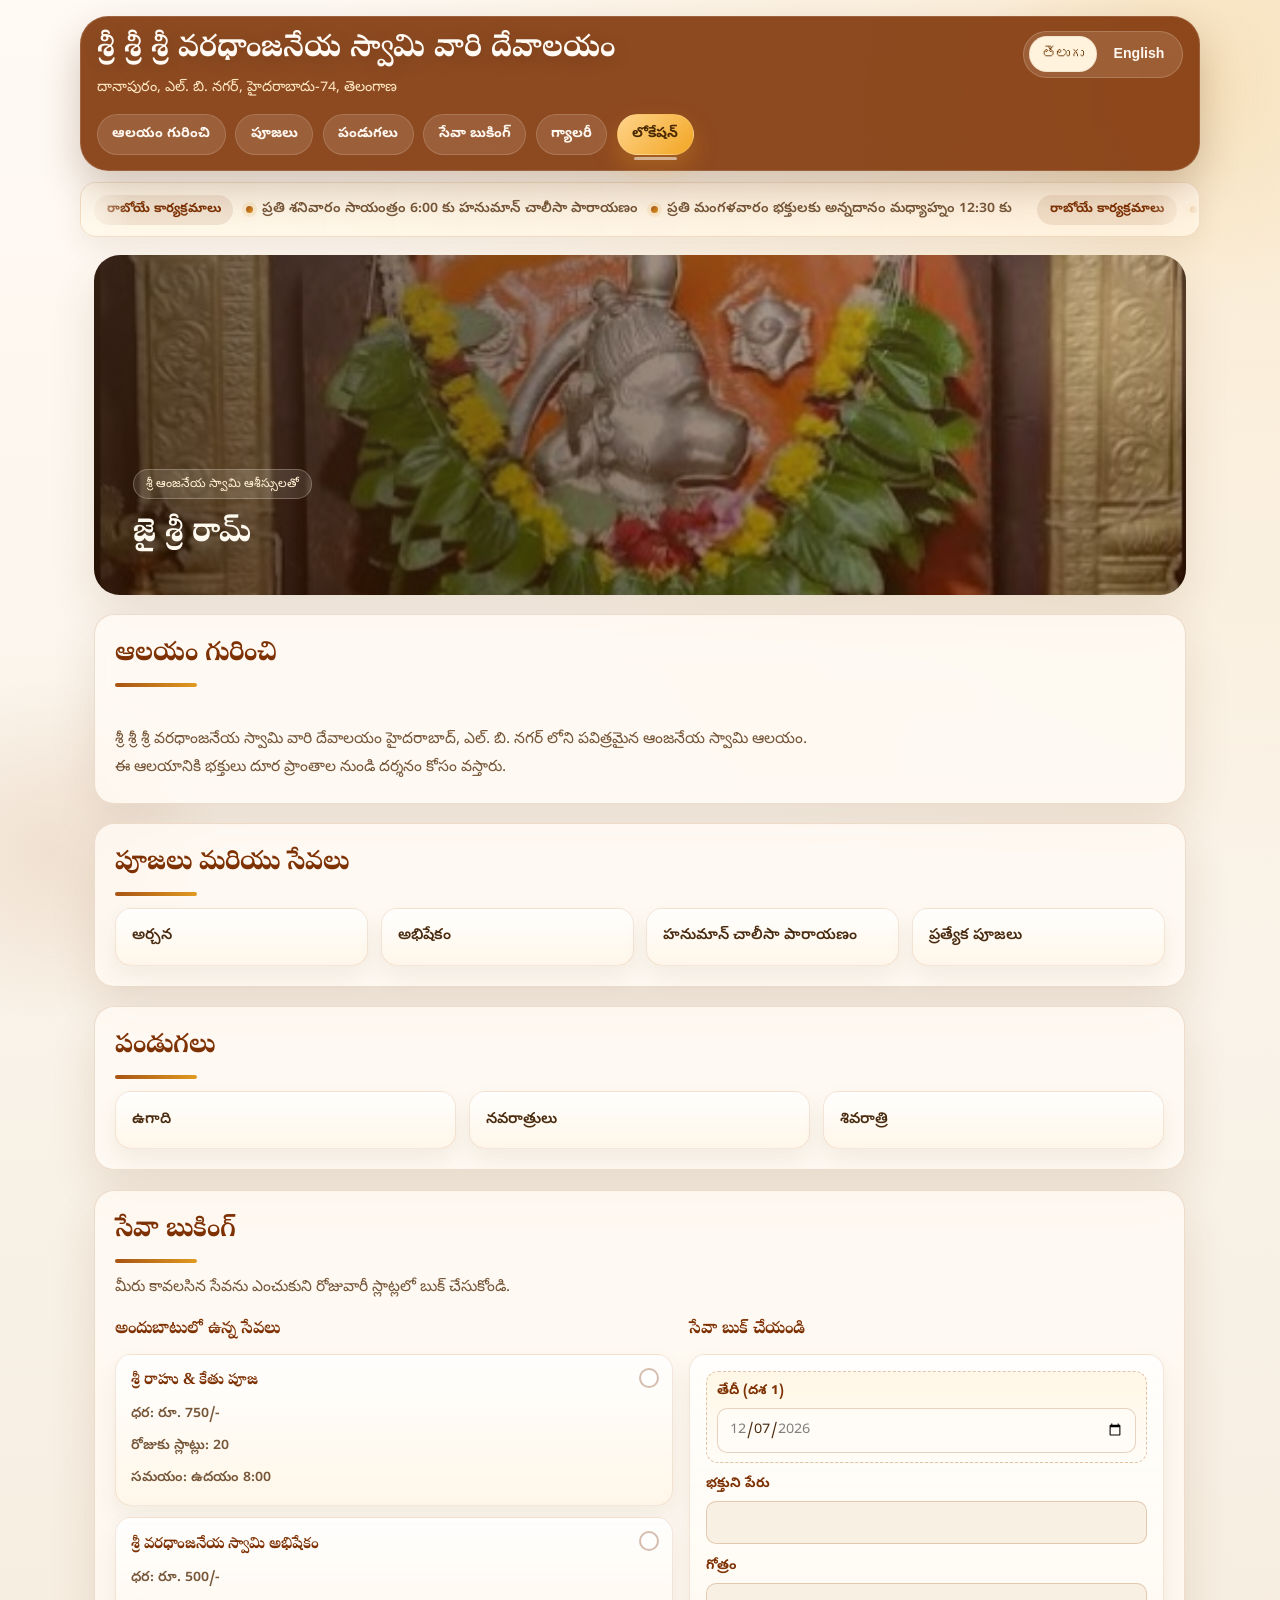
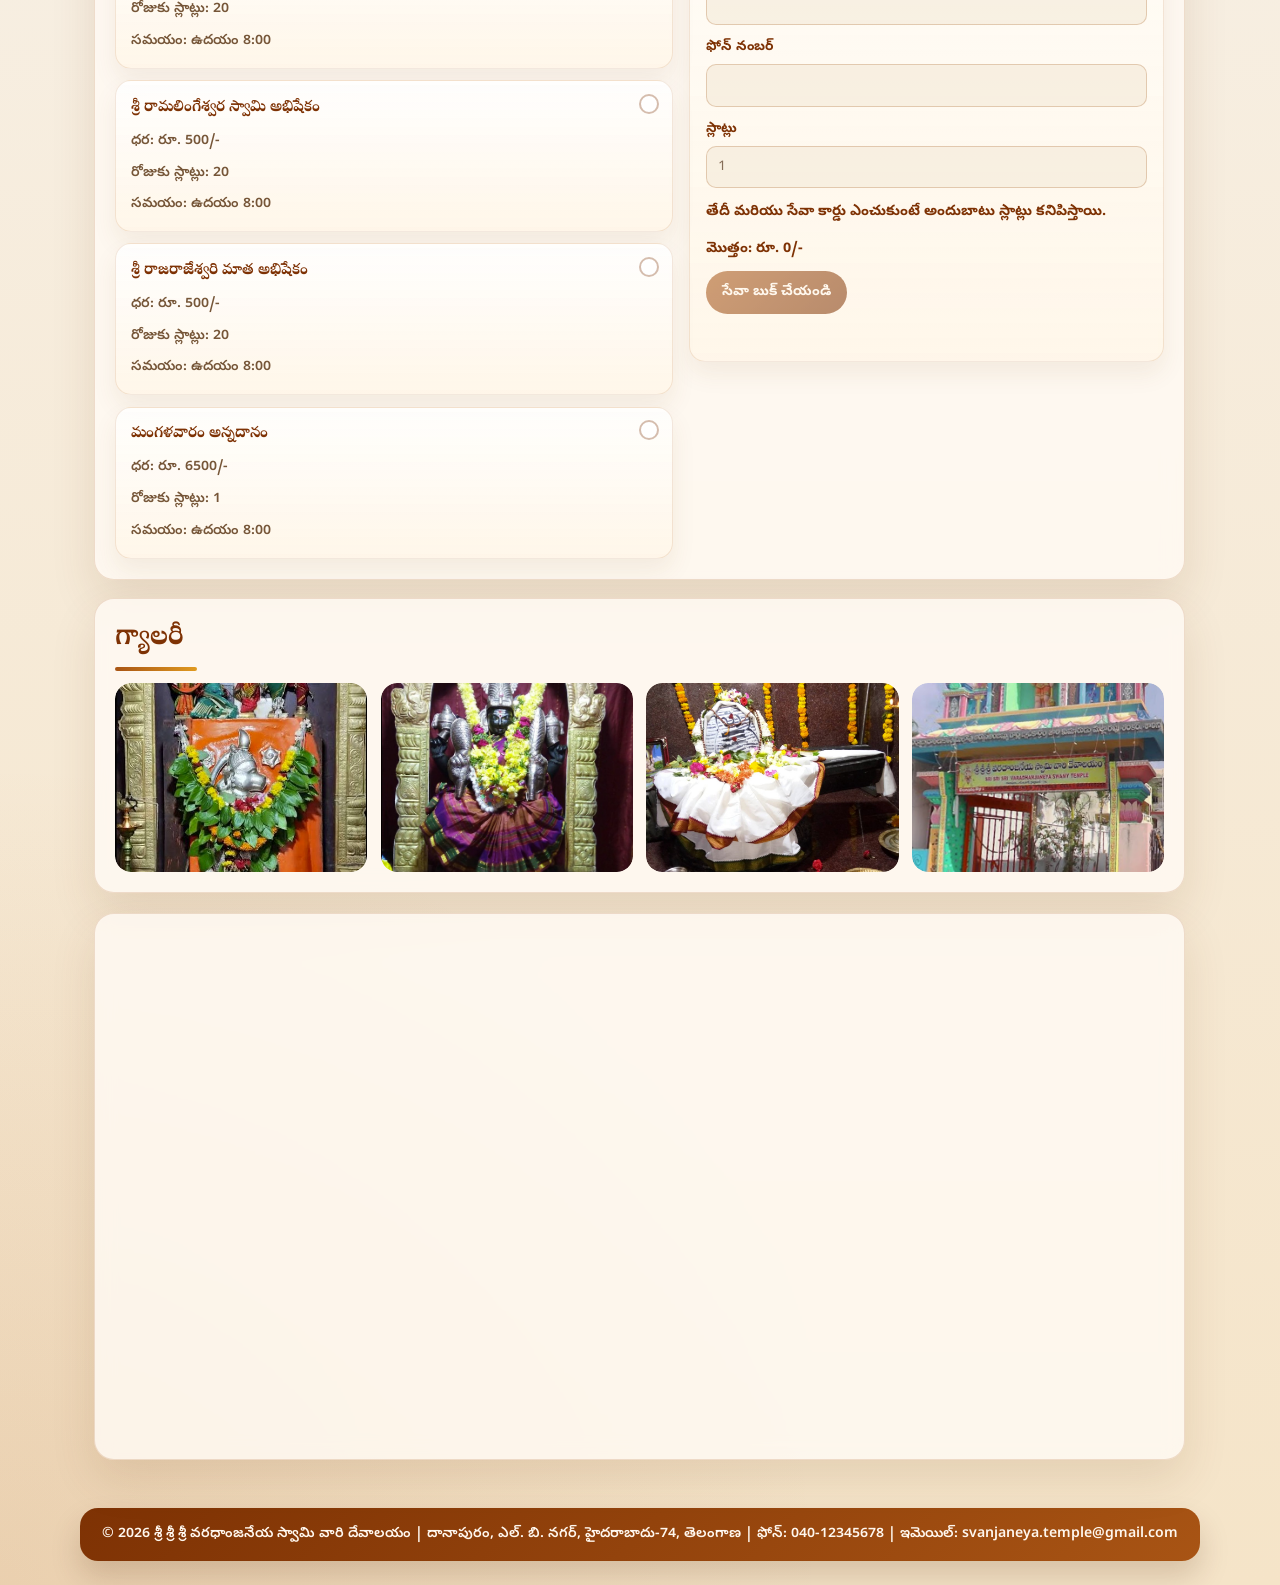
==== commit 0d726471: "Updates..." ====
--- a/index.html
+++ b/index.html
@@ -80,11 +80,6 @@
     <div class="hero-content">
       <p class="hero-kicker" data-telugu="శ్రీ ఆంజనేయ స్వామి ఆశీస్సులతో" data-english="With the blessings of Sri Anjaneya Swamy">శ్రీ ఆంజనేయ స్వామి ఆశీస్సులతో</p>
       <h2 class="hero-title" data-telugu="జై శ్రీ రామ్" data-english="Jai Sri Ram">జై శ్రీ రామ్</h2>
-      <p class="hero-subtitle" data-telugu="భక్తి, శాంతి, సేవలతో ఆలయ దర్శనాన్ని మరింత ఆహ్లాదకరంగా అనుభవించండి." data-english="Experience temple darshan in a calmer, more welcoming space for devotion and seva.">భక్తి, శాంతి, సేవలతో ఆలయ దర్శనాన్ని మరింత ఆహ్లాదకరంగా అనుభవించండి.</p>
-      <div class="hero-actions">
-        <a class="hero-button primary" href="#about" data-telugu="ఆలయం గురించి" data-english="Explore Temple">ఆలయం గురించి</a>
-        <a class="hero-button secondary" href="#location" data-telugu="లోకేషన్" data-english="Find Location">లోకేషన్</a>
-      </div>
     </div>
   </div>
 
@@ -166,11 +161,16 @@
       <div>
         <h3 class="seva-subtitle" data-telugu="సేవా బుక్ చేయండి" data-english="Book a Seva">సేవా బుక్ చేయండి</h3>
         <form id="sevaBookingForm" class="seva-booking-form" novalidate>
+          <input id="sevaType" name="sevaType" type="hidden" required />
+
+          <label class="seva-field full-width seva-date-field" for="sevaDate">
+            <span data-telugu="తేదీ (దశ 1)" data-english="Date (Step 1)">తేదీ (దశ 1)</span>
+            <input id="sevaDate" name="sevaDate" type="date" required />
+          </label>
+
           <p id="sevaSelected" class="seva-meta seva-selected" data-telugu="ఎంచుకున్న సేవ: లేదు" data-english="Selected seva: None" hidden>ఎంచుకున్న సేవ: లేదు</p>
 
           <div class="seva-form-grid">
-            <input id="sevaType" name="sevaType" type="hidden" required />
-
             <label class="seva-field full-width" for="devoteeName">
               <span data-telugu="భక్తుని పేరు" data-english="Devotee Name">భక్తుని పేరు</span>
               <input id="devoteeName" name="devoteeName" type="text" autocomplete="name" required disabled />
@@ -183,22 +183,17 @@
 
             <label class="seva-field full-width" for="devoteePhone">
               <span data-telugu="ఫోన్ నంబర్" data-english="Phone Number">ఫోన్ నంబర్</span>
-              <input id="devoteePhone" name="devoteePhone" type="tel" inputmode="numeric" autocomplete="tel" pattern="[0-9]{10}" required disabled />
-            </label>
-
-            <label class="seva-field" for="sevaDate">
-              <span data-telugu="తేదీ" data-english="Date">తేదీ</span>
-              <input id="sevaDate" name="sevaDate" type="date" required disabled />
-            </label>
-
-            <label class="seva-field" for="sevaSlots">
+              <input id="devoteePhone" name="devoteePhone" type="tel" inputmode="numeric" autocomplete="tel" pattern="[0-9]{10}" maxlength="10" required disabled />
+            </label>
+
+            <label class="seva-field full-width" for="sevaSlots">
               <span data-telugu="స్లాట్లు" data-english="Slots">స్లాట్లు</span>
               <input id="sevaSlots" name="sevaSlots" type="number" min="1" step="1" value="1" required disabled />
             </label>
           </div>
 
-          <p id="sevaAvailability" class="seva-meta" data-telugu="సేవా కార్డు మరియు తేదీ ఎంచుకుంటే అందుబాటు స్లాట్లు కనిపిస్తాయి." data-english="Choose a seva card and date to view available slots.">
-            సేవా కార్డు మరియు తేదీ ఎంచుకుంటే అందుబాటు స్లాట్లు కనిపిస్తాయి.
+          <p id="sevaAvailability" class="seva-meta" data-telugu="తేదీ మరియు సేవా కార్డు ఎంచుకుంటే అందుబాటు స్లాట్లు కనిపిస్తాయి." data-english="Choose a date and seva card to view available slots.">
+            తేదీ మరియు సేవా కార్డు ఎంచుకుంటే అందుబాటు స్లాట్లు కనిపిస్తాయి.
           </p>
           <p id="sevaTotal" class="seva-meta" data-telugu="మొత్తం: రూ. 0/-" data-english="Total: Rs. 0/-">మొత్తం: రూ. 0/-</p>
 
--- a/css/style.css
+++ b/css/style.css
@@ -676,18 +676,51 @@
     color: var(--brand-strong);
   }
 
+  .seva-flow-note {
+    margin-top: 0.6rem;
+    padding: 0.55rem 0.7rem;
+    border-radius: 12px;
+    border: 1px solid rgba(168, 92, 32, 0.2);
+    background: linear-gradient(180deg, rgba(255, 245, 224, 0.92), rgba(255, 250, 242, 0.9));
+    color: var(--brand-strong);
+    font-size: 0.89rem;
+    font-weight: 700;
+  }
+
+  .seva-selection-hint {
+    margin: 0 0 0.55rem;
+    color: var(--muted);
+    font-size: 0.84rem;
+    font-weight: 700;
+  }
+
   .seva-list {
     grid-template-columns: 1fr;
     gap: 0.7rem;
   }
 
   .seva-card {
+    position: relative;
     padding: 0.85rem 0.95rem;
   }
 
   .seva-option {
     cursor: pointer;
     transition: transform 0.2s ease, box-shadow 0.2s ease, border-color 0.2s ease, background 0.2s ease;
+  }
+
+  .seva-option::after {
+    content: "";
+    position: absolute;
+    top: 0.8rem;
+    right: 0.8rem;
+    width: 16px;
+    height: 16px;
+    border-radius: 50%;
+    border: 2px solid rgba(126, 50, 4, 0.32);
+    background: rgba(255, 255, 255, 0.7);
+    box-shadow: inset 0 0 0 3px rgba(255, 255, 255, 0.8);
+    transition: border-color 0.2s ease, background 0.2s ease, box-shadow 0.2s ease;
   }
 
   .seva-option:hover {
@@ -704,7 +737,18 @@
   .seva-option.is-selected {
     border-color: rgba(126, 50, 4, 0.45);
     background: linear-gradient(180deg, rgba(255, 236, 200, 0.96), rgba(255, 246, 232, 0.98));
-    box-shadow: 0 16px 28px rgba(120, 75, 24, 0.16);
+    box-shadow: 0 18px 30px rgba(120, 75, 24, 0.18);
+    transform: translateY(-2px);
+  }
+
+  .seva-option.is-selected::after {
+    border-color: rgba(126, 50, 4, 0.72);
+    background: linear-gradient(180deg, #ffd38a, #f0a91a);
+    box-shadow: inset 0 0 0 3px rgba(255, 246, 231, 0.95);
+  }
+
+  .seva-option.is-selected h4 {
+    color: #5f2500;
   }
 
   .seva-card h4 {
@@ -726,6 +770,14 @@
     background: linear-gradient(180deg, rgba(255, 255, 255, 0.72), rgba(255, 246, 232, 0.88));
     border: 1px solid rgba(168, 92, 32, 0.14);
     box-shadow: 0 12px 24px rgba(120, 75, 24, 0.08);
+  }
+
+  .seva-date-field {
+    margin-bottom: 0.72rem;
+    padding: 0.58rem 0.62rem;
+    border-radius: 12px;
+    border: 1px dashed rgba(168, 92, 32, 0.34);
+    background: linear-gradient(180deg, rgba(255, 245, 224, 0.78), rgba(255, 252, 247, 0.9));
   }
 
   .seva-form-grid {
@@ -760,6 +812,12 @@
     font-size: 0.9rem;
     color: var(--text);
     background: rgba(255, 252, 247, 0.95);
+  }
+
+  .seva-field input:disabled {
+    color: rgba(74, 43, 16, 0.66);
+    background: rgba(246, 236, 220, 0.72);
+    cursor: not-allowed;
   }
 
   .seva-field input:focus,
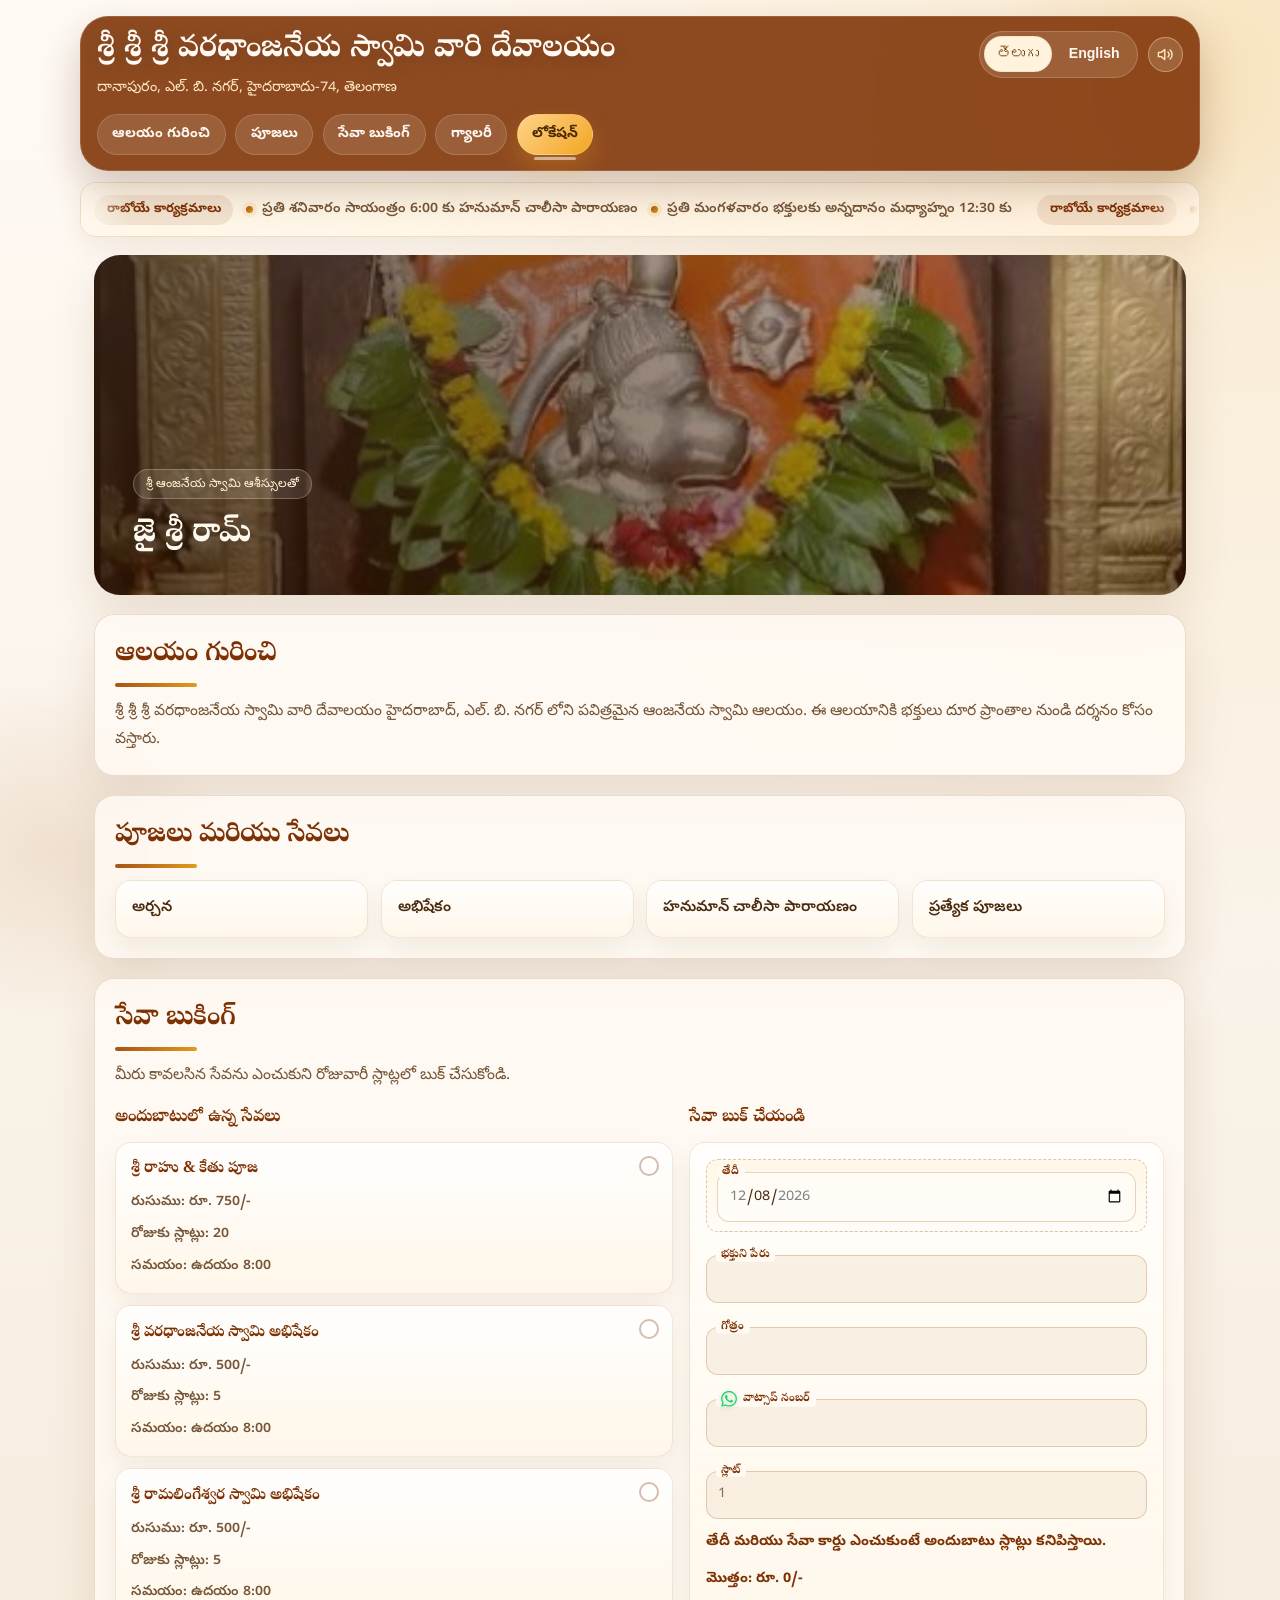
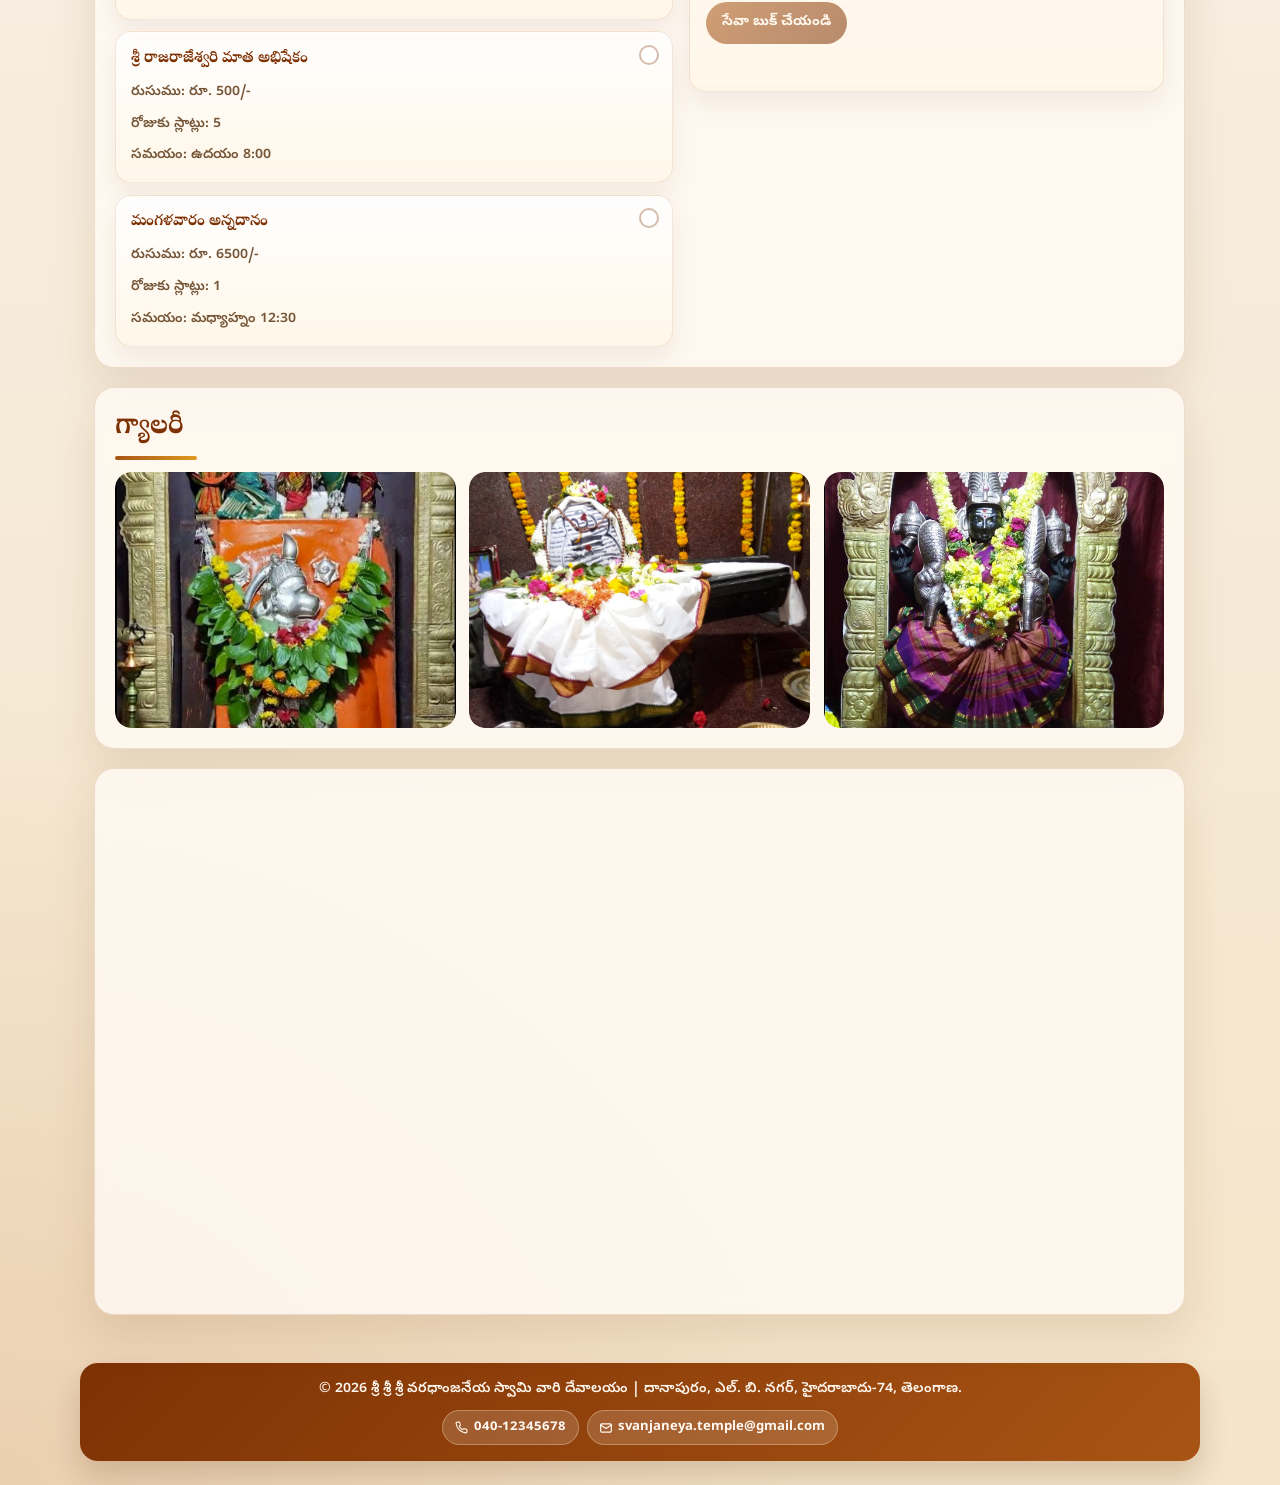
==== commit 06833be8: "Updates..." ====
--- a/index.html
+++ b/index.html
@@ -38,6 +38,19 @@
         <button id="teluguBtn" class="active" aria-pressed="true">తెలుగు</button>
         <button id="englishBtn" aria-pressed="false">English</button>
       </div>
+      <button
+        id="musicToggleBtn"
+        class="music-toggle-btn"
+        type="button"
+        aria-pressed="false"
+        data-telugu-muted="సంగీతం ఆన్"
+        data-english-muted="Unmute Music"
+        data-telugu-unmuted="సంగీతం ఆఫ్"
+        data-english-unmuted="Mute Music"
+        data-telugu-unavailable="సంగీతం లేదు"
+        data-english-unavailable="Music unavailable"
+        aria-label="Mute Music"
+        title="Mute Music"></button>
       <button id="menuToggle" class="menu-toggle" type="button" aria-expanded="false" aria-controls="primaryNav">
         <span class="menu-toggle-bars" aria-hidden="true">
           <span></span>
@@ -51,7 +64,6 @@
   <nav id="primaryNav" aria-label="Primary navigation">
     <a href="#about" class="nav-link active" data-section="about">ఆలయం గురించి</a>
     <a href="#pooja" class="nav-link" data-section="pooja">పూజలు</a>
-    <a href="#festivals" class="nav-link" data-section="festivals">పండుగలు</a>
     <a href="#seva-booking" class="nav-link" data-section="seva-booking">సేవా బుకింగ్</a>
     <a href="#gallery" class="nav-link" data-section="gallery">గ్యాలరీ</a>
     <a href="#location" class="nav-link" data-section="location">లోకేషన్</a>
@@ -60,16 +72,8 @@
 
 <div class="event-banner" aria-label="Upcoming events banner">
   <div class="event-banner-marquee">
-    <div class="event-banner-track">
-      <span class="event-banner-label" data-telugu="రాబోయే కార్యక్రమాలు" data-english="Upcoming Events">రాబోయే కార్యక్రమాలు</span>
-      <span class="event-banner-item" data-telugu="ప్రతి శనివారం సాయంత్రం 6:00 కు హనుమాన్ చాలీసా పారాయణం" data-english="Every Saturday at 6:00 PM, Hanuman Chalisa recital">ప్రతి శనివారం సాయంత్రం 6:00 కు హనుమాన్ చాలీసా పారాయణం</span>
-      <span class="event-banner-item" data-telugu="ప్రతి మంగళవారం భక్తులకు అన్నదానం మధ్యాహ్నం 12:30 కు" data-english="Annadanam for devotees every Tuesday at 12:30 PM">ప్రతి మంగళవారం భక్తులకు అన్నదానం మధ్యాహ్నం 12:30 కు</span>
-    </div>
-    <div class="event-banner-track" aria-hidden="true">
-      <span class="event-banner-label" data-telugu="రాబోయే కార్యక్రమాలు" data-english="Upcoming Events">రాబోయే కార్యక్రమాలు</span>
-      <span class="event-banner-item" data-telugu="ప్రతి శనివారం సాయంత్రం 6:00 కు హనుమాన్ చాలీసా పారాయణం" data-english="Every Saturday at 6:00 PM, Hanuman Chalisa recital">ప్రతి శనివారం సాయంత్రం 6:00 కు హనుమాన్ చాలీసా పారాయణం</span>
-      <span class="event-banner-item" data-telugu="ప్రతి మంగళవారం భక్తులకు అన్నదానం మధ్యాహ్నం 12:30 కు" data-english="Annadanam for devotees every Tuesday at 12:30 PM">ప్రతి మంగళవారం భక్తులకు అన్నదానం మధ్యాహ్నం 12:30 కు</span>
-    </div>
+    <div id="eventBannerTrack1" class="event-banner-track"></div>
+    <div id="eventBannerTrack2" class="event-banner-track" aria-hidden="true"></div>
   </div>
 </div>
 
@@ -78,40 +82,21 @@
   <!-- Hero Section -->
   <div class="hero" aria-label="Temple welcome banner">
     <div class="hero-content">
-      <p class="hero-kicker" data-telugu="శ్రీ ఆంజనేయ స్వామి ఆశీస్సులతో" data-english="With the blessings of Sri Anjaneya Swamy">శ్రీ ఆంజనేయ స్వామి ఆశీస్సులతో</p>
-      <h2 class="hero-title" data-telugu="జై శ్రీ రామ్" data-english="Jai Sri Ram">జై శ్రీ రామ్</h2>
+      <p id="heroKicker" class="hero-kicker" data-telugu="శ్రీ ఆంజనేయ స్వామి ఆశీస్సులతో" data-english="With the blessings of Sri Anjaneya Swamy">శ్రీ ఆంజనేయ స్వామి ఆశీస్సులతో</p>
+      <h2 id="heroTitle" class="hero-title" data-telugu="జై శ్రీ రామ్" data-english="Jai Sri Ram">జై శ్రీ రామ్</h2>
     </div>
   </div>
 
   <!-- About -->
   <section id="about">
     <h2 data-telugu="ఆలయం గురించి" data-english="About Temple">ఆలయం గురించి</h2>
-    <p class="content-p" data-telugu="శ్రీ శ్రీ శ్రీ వరధాంజనేయ స్వామి వారి దేవాలయం హైదరాబాద్, ఎల్. బి. నగర్ లోని పవిత్రమైన ఆంజనేయ స్వామి ఆలయం.ఈ ఆలయానికి భక్తులు దూర ప్రాంతాల నుండి దర్శనం కోసం వస్తారు."
-       data-english="Sri Sri Sri Varadhan Janeya Swamy Temple is a sacred Hanuman temple located in Hyderabad. Devotees come from distant places to seek blessings and darshan.">
-      శ్రీ శ్రీ శ్రీ వరధాంజనేయ స్వామి వారి దేవాలయం హైదరాబాద్, ఎల్. బి. నగర్ లోని పవిత్రమైన ఆంజనేయ స్వామి ఆలయం.
-      ఈ ఆలయానికి భక్తులు దూర ప్రాంతాల నుండి దర్శనం కోసం వస్తారు.
-    </p>
+    <div id="aboutContent"></div>
   </section>
 
   <!-- Pooja Services -->
   <section id="pooja">
     <h2 data-telugu="పూజలు మరియు సేవలు" data-english="Pooja & Services">పూజలు మరియు సేవలు</h2>
-    <ul>
-      <li data-telugu="అర్చన" data-english="Archana">అర్చన</li>
-      <li data-telugu="అభిషేకం" data-english="Abhishekam">అభిషేకం</li>
-      <li data-telugu="హనుమాన్ చాలీసా పారాయణం" data-english="Hanuman Chalisa Recitation">హనుమాన్ చాలీసా పారాయణం</li>
-      <li data-telugu="ప్రత్యేక పూజలు" data-english="Special Poojas">ప్రత్యేక పూజలు</li>
-    </ul>
-  </section>
-
-  <!-- Festivals -->
-  <section id="festivals">
-    <h2 data-telugu="పండుగలు" data-english="Festivals">పండుగలు</h2>
-    <ul>
-      <li data-telugu="ఉగాది" data-english="Ugadi">ఉగాది</li>
-      <li data-telugu="నవరాత్రులు" data-english="Navaratri">నవరాత్రులు</li>
-      <li data-telugu="శివరాత్రి" data-english="Shivaratri">శివరాత్రి</li>
-    </ul>
+    <ul id="poojaList"></ul>
   </section>
 
   <!-- Seva Booking -->
@@ -124,38 +109,7 @@
     <div class="seva-booking-layout">
       <div>
         <h3 class="seva-subtitle" data-telugu="అందుబాటులో ఉన్న సేవలు" data-english="Available Sevas">అందుబాటులో ఉన్న సేవలు</h3>
-        <ul class="seva-list">
-          <li class="seva-card seva-option" data-seva-id="rahu-kethu-pooja" role="button" tabindex="0" aria-pressed="false">
-            <h4 data-telugu="శ్రీ రాహు & కేతు పూజ" data-english="Sri Rahu & Kethu Pooja">శ్రీ రాహు & కేతు పూజ</h4>
-            <p data-telugu="ధర: రూ. 750/-" data-english="Price: Rs. 750/-">ధర: రూ. 750/-</p>
-            <p data-telugu="రోజుకు స్లాట్లు: 20" data-english="Slots per day: 20">రోజుకు స్లాట్లు: 20</p>
-            <p data-telugu="సమయం: ఉదయం 8:00" data-english="Timing: 8:00 AM">సమయం: ఉదయం 8:00</p>
-          </li>
-          <li class="seva-card seva-option" data-seva-id="varadhanjaneya-abhishekam" role="button" tabindex="0" aria-pressed="false">
-            <h4 data-telugu="శ్రీ వరధాంజనేయ స్వామి అభిషేకం" data-english="Sri Varadhanjaneya Swamy Abhishekam">శ్రీ వరధాంజనేయ స్వామి అభిషేకం</h4>
-            <p data-telugu="ధర: రూ. 500/-" data-english="Price: Rs. 500/-">ధర: రూ. 500/-</p>
-            <p data-telugu="రోజుకు స్లాట్లు: 20" data-english="Slots per day: 20">రోజుకు స్లాట్లు: 20</p>
-            <p data-telugu="సమయం: ఉదయం 8:00" data-english="Timing: 8:00 AM">సమయం: ఉదయం 8:00</p>
-          </li>
-          <li class="seva-card seva-option" data-seva-id="ramalingeswara-abhishekam" role="button" tabindex="0" aria-pressed="false">
-            <h4 data-telugu="శ్రీ రామలింగేశ్వర స్వామి అభిషేకం" data-english="Sri Ramalingeswara Swamy Abhishekam">శ్రీ రామలింగేశ్వర స్వామి అభిషేకం</h4>
-            <p data-telugu="ధర: రూ. 500/-" data-english="Price: Rs. 500/-">ధర: రూ. 500/-</p>
-            <p data-telugu="రోజుకు స్లాట్లు: 20" data-english="Slots per day: 20">రోజుకు స్లాట్లు: 20</p>
-            <p data-telugu="సమయం: ఉదయం 8:00" data-english="Timing: 8:00 AM">సమయం: ఉదయం 8:00</p>
-          </li>
-          <li class="seva-card seva-option" data-seva-id="rajarajeshwari-abhishekam" role="button" tabindex="0" aria-pressed="false">
-            <h4 data-telugu="శ్రీ రాజరాజేశ్వరి మాత అభిషేకం" data-english="Sri Rajarajeshwari Matha Abhishekam">శ్రీ రాజరాజేశ్వరి మాత అభిషేకం</h4>
-            <p data-telugu="ధర: రూ. 500/-" data-english="Price: Rs. 500/-">ధర: రూ. 500/-</p>
-            <p data-telugu="రోజుకు స్లాట్లు: 20" data-english="Slots per day: 20">రోజుకు స్లాట్లు: 20</p>
-            <p data-telugu="సమయం: ఉదయం 8:00" data-english="Timing: 8:00 AM">సమయం: ఉదయం 8:00</p>
-          </li>
-          <li class="seva-card seva-option" data-seva-id="tuesday-annadanam" role="button" tabindex="0" aria-pressed="false">
-            <h4 data-telugu="మంగళవారం అన్నదానం" data-english="Tuesday Annadanam">మంగళవారం అన్నదానం</h4>
-            <p data-telugu="ధర: రూ. 6500/-" data-english="Price: Rs. 6500/-">ధర: రూ. 6500/-</p>
-            <p data-telugu="రోజుకు స్లాట్లు: 1" data-english="Slots per day: 1">రోజుకు స్లాట్లు: 1</p>
-            <p data-telugu="సమయం: ఉదయం 8:00" data-english="Timing: 8:00 AM">సమయం: ఉదయం 8:00</p>
-          </li>
-        </ul>
+        <ul id="sevaList" class="seva-list"></ul>
       </div>
 
       <div>
@@ -164,30 +118,34 @@
           <input id="sevaType" name="sevaType" type="hidden" required />
 
           <label class="seva-field full-width seva-date-field" for="sevaDate">
-            <span data-telugu="తేదీ (దశ 1)" data-english="Date (Step 1)">తేదీ (దశ 1)</span>
+            <span class="seva-field-label" data-telugu="తేదీ" data-english="Date">తేదీ</span>
             <input id="sevaDate" name="sevaDate" type="date" required />
+                      <span id="sevaDateBlockedHint" class="seva-date-blocked-hint" data-telugu="సేవ నిర్వహించబడదు" data-english="Seva not performed" hidden>సేవ నిర్వహించబడదు</span>
           </label>
 
           <p id="sevaSelected" class="seva-meta seva-selected" data-telugu="ఎంచుకున్న సేవ: లేదు" data-english="Selected seva: None" hidden>ఎంచుకున్న సేవ: లేదు</p>
 
           <div class="seva-form-grid">
             <label class="seva-field full-width" for="devoteeName">
-              <span data-telugu="భక్తుని పేరు" data-english="Devotee Name">భక్తుని పేరు</span>
+              <span class="seva-field-label" data-telugu="భక్తుని పేరు" data-english="Devotee Name">భక్తుని పేరు</span>
               <input id="devoteeName" name="devoteeName" type="text" autocomplete="name" required disabled />
             </label>
 
             <label class="seva-field full-width" for="devoteeGotram">
-              <span data-telugu="గోత్రం" data-english="Gotram">గోత్రం</span>
+              <span class="seva-field-label" data-telugu="గోత్రం" data-english="Gotram">గోత్రం</span>
               <input id="devoteeGotram" name="devoteeGotram" type="text" autocomplete="off" required disabled />
             </label>
 
             <label class="seva-field full-width" for="devoteePhone">
-              <span data-telugu="ఫోన్ నంబర్" data-english="Phone Number">ఫోన్ నంబర్</span>
+              <span class="seva-field-label">
+                <span class="seva-wa-icon" aria-hidden="true"></span>
+                <span class="seva-field-label-text" data-telugu="వాట్సాప్ నంబర్" data-english="WhatsApp Number">వాట్సాప్ నంబర్</span>
+              </span>
               <input id="devoteePhone" name="devoteePhone" type="tel" inputmode="numeric" autocomplete="tel" pattern="[0-9]{10}" maxlength="10" required disabled />
             </label>
 
             <label class="seva-field full-width" for="sevaSlots">
-              <span data-telugu="స్లాట్లు" data-english="Slots">స్లాట్లు</span>
+              <span class="seva-field-label" data-telugu="స్లాట్" data-english="Slot">స్లాట్</span>
               <input id="sevaSlots" name="sevaSlots" type="number" min="1" step="1" value="1" required disabled />
             </label>
           </div>
@@ -197,6 +155,11 @@
           </p>
           <p id="sevaTotal" class="seva-meta" data-telugu="మొత్తం: రూ. 0/-" data-english="Total: Rs. 0/-">మొత్తం: రూ. 0/-</p>
 
+          <!-- Honeypot: must remain empty — bots that auto-fill fields will be silently blocked -->
+          <div class="booking-honeypot" aria-hidden="true">
+            <label>Leave empty <input id="bookingHoneypot" name="website" type="text" tabindex="-1" autocomplete="new-password" /></label>
+          </div>
+
           <button id="bookSevaBtn" class="book-seva-btn" type="submit" data-telugu="సేవా బుక్ చేయండి" data-english="Book Seva" disabled>సేవా బుక్ చేయండి</button>
           <p id="sevaBookingMessage" class="seva-booking-message" role="status" aria-live="polite"></p>
         </form>
@@ -208,30 +171,17 @@
   <section id="gallery">
     <h2 data-telugu="గ్యాలరీ" data-english="Gallery">గ్యాలరీ</h2>
     <div class="gallery" role="list">
-      <button class="gallery-item" type="button" role="listitem">
-        <img src="assets/images/t1.jpg" alt="Temple front view" data-telugu-alt="శ్రీ వరధాంజనేయ స్వామి వారు" data-english-alt="Sri Varadhanjeneya Swamy" loading="lazy" decoding="async" />
-      </button>
-      <button class="gallery-item" type="button" role="listitem">
-        <img src="assets/images/t2.jpg" alt="Temple sanctum sanctorum" data-telugu-alt="శ్రీ రాజరాజేశ్వరి అమ్మ వారు" data-english-alt="Sri Rajarajeshwari Amman" loading="lazy" decoding="async" />
-      </button>
-      <button class="gallery-item" type="button" role="listitem">
-        <img src="assets/images/t3.jpg" alt="Temple festival celebration" data-telugu-alt="శ్రీ రామలింగేశ్వర స్వామి వారు" data-english-alt="Sri Ramalingeswara Swamy" loading="lazy" decoding="async" />
-      </button>
-      <button class="gallery-item" type="button" role="listitem">
-        <img src="assets/images/t4.jpg" alt="Devotees at temple" data-telugu-alt="గుడి ముఖద్వారం" data-english-alt="Temple Arch" loading="lazy" decoding="async" />
-      </button>
-    </div>
+      <div id="galleryContainer" class="gallery" role="list"></div>
   </section>
 
   <!-- Location -->
   <section id="location">
     <h2 data-telugu="లోకేషన్" data-english="Location">లోకేషన్</h2>
-    <p data-telugu="Google Maps లో ఆలయ లోకేషన్:" data-english="Temple location on Google Maps:">
-      Google Maps లో ఆలయ లోకేషన్:
-    </p>
+    <p id="locationMapIntro" data-telugu="Google Maps లో ఆలయ లోకేషన్:" data-english="Temple location on Google Maps:">Google Maps లో ఆలయ లోకేషన్:</p>
     <p class="location-actions">
       <a
         class="map-link"
+        id="locationMapLink"
         href="https://maps.app.goo.gl/aPE5P6qyGQTjuyRh7"
         target="_blank"
         rel="noopener noreferrer"
@@ -242,6 +192,7 @@
     </p>
     <div class="map-container" aria-label="Google Maps location">
       <iframe
+        id="locationMap"
         src="https://www.google.com/maps?q=17.347357,78.545501&z=17&output=embed"
         loading="lazy"
         allowfullscreen
@@ -262,7 +213,8 @@
 </div>
 
 <footer>
-  <p data-telugu="© 2026 శ్రీ శ్రీ శ్రీ వరధాంజనేయ స్వామి వారి దేవాలయం | దానాపురం, ఎల్. బి. నగర్, హైదరాబాదు-74, తెలంగాణ | ఫోన్: 040-12345678 | ఇమెయిల్: info@example.com" data-english="© 2026 Sri Sri Sri Varadhan Janeya Swamy Temple | Danapuram, L. B. Nagar, Hyderabad-74, Telangana | Phone: 040-12345678 | Email: svanjaneya.temple@gmail.com">© 2026 శ్రీ శ్రీ శ్రీ వరధాంజనేయ స్వామి వారి దేవాలయం | దానాపురం, ఎల్. బి. నగర్, హైదరాబాదు-74, తెలంగాణ | ఫోన్: 040-12345678 | ఇమెయిల్: svanjaneya.temple@gmail.com</p>
+  <p id="siteFooterText" data-telugu="© 2026 శ్రీ శ్రీ శ్రీ వరధాంజనేయ స్వామి వారి దేవాలయం | దానాపురం, ఎల్. బి. నగర్, హైదరాబాదు-74, తెలంగాణ | ఫోన్: 040-12345678 | ఇమెయిల్: svanjaneya.temple@gmail.com" data-english="© 2026 Sri Sri Sri Varadhan Janeya Swamy Temple | Danapuram, L. B. Nagar, Hyderabad-74, Telangana | Phone: 040-12345678 | Email: svanjaneya.temple@gmail.com">© 2026 శ్రీ శ్రీ శ్రీ వరధాంజనేయ స్వామి వారి దేవాలయం | దానాపురం, ఎల్. బి. నగర్, హైదరాబాదు-74, తెలంగాణ | ఫోన్: 040-12345678 | ఇమెయిల్: svanjaneya.temple@gmail.com</p>
+  <div id="siteFooterContacts" class="footer-contacts" hidden></div>
 </footer>
 
 <script>
@@ -272,6 +224,7 @@
     toEmail: "svanjaneya.temple@gmail.com"
   };
 </script>
+<audio id="backgroundMusic" preload="none" loop hidden></audio>
 <script src="js/main.js"></script>
 
 </body>
--- a/css/style.css
+++ b/css/style.css
@@ -289,6 +289,50 @@
     gap: 0.6rem;
   }
 
+  .music-toggle-btn {
+    border: 1px solid rgba(255, 221, 166, 0.42);
+    background: rgba(255, 241, 220, 0.16);
+    width: 2.2rem;
+    height: 2.2rem;
+    padding: 0;
+    display: inline-grid;
+    place-items: center;
+    border-radius: 999px;
+    cursor: pointer;
+    line-height: 1;
+  }
+
+  .music-toggle-btn::before {
+    content: "";
+    width: 1.08rem;
+    height: 1.08rem;
+    background-repeat: no-repeat;
+    background-position: center;
+    background-size: contain;
+    background-image: url("data:image/svg+xml,%3Csvg xmlns='http://www.w3.org/2000/svg' viewBox='0 0 24 24' fill='none' stroke='%23ffe7c2' stroke-width='2' stroke-linecap='round' stroke-linejoin='round'%3E%3Cpolygon points='11 5 6 9 2 9 2 15 6 15 11 19 11 5'/%3E%3Cpath d='M15.5 8.5a5 5 0 0 1 0 7'/%3E%3Cpath d='M18.5 5.5a9 9 0 0 1 0 13'/%3E%3C/svg%3E");
+  }
+
+  .music-toggle-btn:hover {
+    transform: translateY(-1px);
+    background: rgba(255, 239, 210, 0.24);
+    border-color: rgba(255, 224, 174, 0.62);
+  }
+
+  .music-toggle-btn[aria-pressed="true"] {
+    background: rgba(255, 211, 138, 0.9);
+    border-color: rgba(255, 211, 138, 0.9);
+  }
+
+  .music-toggle-btn[aria-pressed="true"]::before {
+    background-image: url("data:image/svg+xml,%3Csvg xmlns='http://www.w3.org/2000/svg' viewBox='0 0 24 24' fill='none' stroke='%234a2800' stroke-width='2' stroke-linecap='round' stroke-linejoin='round'%3E%3Cpolygon points='11 5 6 9 2 9 2 15 6 15 11 19 11 5'/%3E%3Cline x1='16' y1='9' x2='22' y2='15'/%3E%3Cline x1='22' y1='9' x2='16' y2='15'/%3E%3C/svg%3E");
+  }
+
+  .music-toggle-btn:disabled {
+    opacity: 0.62;
+    cursor: not-allowed;
+    transform: none;
+  }
+
   .lang-switch button {
     border: none;
     background: transparent;
@@ -612,6 +656,7 @@
 
   html[lang="te"] nav a,
   html[lang="te"] .lang-switch button,
+  html[lang="te"] .music-toggle-btn,
   html[lang="te"] .hero-button,
   html[lang="te"] .event-banner-label,
   html[lang="te"] .hero-kicker,
@@ -772,12 +817,41 @@
     box-shadow: 0 12px 24px rgba(120, 75, 24, 0.08);
   }
 
+  /* Honeypot: visually hidden but present in DOM so bots interact with it */
+  .booking-honeypot {
+    position: absolute;
+    left: -9999px;
+    top: -9999px;
+    width: 1px;
+    height: 1px;
+    overflow: hidden;
+    pointer-events: none;
+    opacity: 0;
+  }
+
   .seva-date-field {
     margin-bottom: 0.72rem;
     padding: 0.58rem 0.62rem;
     border-radius: 12px;
     border: 1px dashed rgba(168, 92, 32, 0.34);
     background: linear-gradient(180deg, rgba(255, 245, 224, 0.78), rgba(255, 252, 247, 0.9));
+
+    .seva-date-blocked-hint {
+      display: inline-block;
+      margin-top: 0.32rem;
+      padding: 0.22rem 0.6rem;
+      border-radius: 6px;
+      background: rgba(190, 50, 20, 0.09);
+      border: 1px solid rgba(190, 50, 20, 0.26);
+      color: #a02010;
+      font-size: 0.8rem;
+      font-weight: 600;
+    }
+
+    .seva-date-blocked-hint[hidden] {
+      display: none;
+    }
+
   }
 
   .seva-form-grid {
@@ -787,15 +861,52 @@
   }
 
   .seva-field {
+    position: relative;
     display: flex;
     flex-direction: column;
-    gap: 0.35rem;
-  }
-
-  .seva-field span {
+    gap: 0.38rem;
+    padding-top: 0.52rem;
+    --field-notch-y: 0.74rem;
+  }
+
+  .seva-field-label {
+    position: absolute;
+    top: var(--field-notch-y);
+    left: 0.6rem;
+    transform: translateY(-50%);
+    z-index: 1;
+    display: inline-flex;
+    align-items: center;
+    gap: 0.34rem;
+    padding: 0 0.34rem;
+    border: none;
+    border-radius: 4px;
+    background: #fffaf4;
+    box-shadow: none;
     color: var(--brand-strong);
-    font-size: 0.85rem;
-    font-weight: 700;
+    font-size: 0.71rem;
+    font-weight: 700;
+    text-transform: none;
+    letter-spacing: 0.01em;
+    line-height: 1.1;
+    transition: color 0.2s;
+  }
+
+  .seva-field-label-text {
+    line-height: 1.1;
+  }
+
+  .seva-wa-icon {
+    display: inline-block;
+    width: 1.02rem;
+    height: 1.02rem;
+    background: url('../assets/icons/wa.svg') center / contain no-repeat;
+    filter: drop-shadow(0 1px 2px rgba(18, 140, 126, 0.28));
+    flex-shrink: 0;
+  }
+
+  .seva-field:focus-within .seva-field-label {
+    color: #5d2300;
   }
 
   .seva-field.full-width {
@@ -806,12 +917,14 @@
   .seva-field select {
     width: 100%;
     border: 1px solid rgba(168, 92, 32, 0.26);
-    border-radius: 10px;
-    padding: 0.58rem 0.68rem;
+    border-radius: 12px;
+    margin-top: 0.22rem;
+    padding: 0.74rem 0.72rem;
     font: inherit;
     font-size: 0.9rem;
     color: var(--text);
     background: rgba(255, 252, 247, 0.95);
+    transition: border-color 0.2s, box-shadow 0.2s, background 0.2s;
   }
 
   .seva-field input:disabled {
@@ -822,9 +935,9 @@
 
   .seva-field input:focus,
   .seva-field select:focus {
-    outline: 2px solid rgba(224, 154, 32, 0.45);
-    outline-offset: 1px;
-    border-color: rgba(168, 92, 32, 0.46);
+    outline: none;
+    border-color: rgba(168, 92, 32, 0.5);
+    box-shadow: 0 0 0 3px rgba(224, 154, 32, 0.2);
   }
 
   .seva-meta {
@@ -885,7 +998,8 @@
   }
 
   html[lang="te"] .seva-subtitle,
-  html[lang="te"] .seva-card h4 {
+  html[lang="te"] .seva-card h4,
+  html[lang="te"] .seva-field-label {
     font-family: var(--font-heading-te);
   }
 
@@ -1040,6 +1154,51 @@
     font-weight: 600;
   }
 
+  .footer-contacts {
+    margin-top: 0.6rem;
+    display: inline-flex;
+    flex-wrap: wrap;
+    gap: 0.5rem;
+    align-items: center;
+    justify-content: center;
+  }
+
+  .footer-contact-link {
+    display: inline-flex;
+    align-items: center;
+    gap: 0.35rem;
+    padding: 0.4rem 0.72rem;
+    border-radius: 999px;
+    background: rgba(255, 247, 238, 0.16);
+    border: 1px solid rgba(255, 228, 188, 0.34);
+    color: #fff8f1;
+    font-size: 0.82rem;
+    font-weight: 700;
+  }
+
+  .footer-contact-link:hover {
+    transform: translateY(-1px);
+    background: rgba(255, 247, 238, 0.24);
+  }
+
+  .footer-contact-icon {
+    width: 0.86rem;
+    height: 0.86rem;
+    display: inline-block;
+    flex-shrink: 0;
+    background-repeat: no-repeat;
+    background-position: center;
+    background-size: contain;
+  }
+
+  .footer-contact-icon--phone {
+    background-image: url("data:image/svg+xml,%3Csvg xmlns='http://www.w3.org/2000/svg' viewBox='0 0 24 24' fill='none' stroke='%23fff8f1' stroke-width='2' stroke-linecap='round' stroke-linejoin='round'%3E%3Cpath d='M22 16.9v3a2 2 0 0 1-2.2 2A19.8 19.8 0 0 1 11.2 19a19.3 19.3 0 0 1-6-6A19.8 19.8 0 0 1 2 4.2 2 2 0 0 1 4 2h3a2 2 0 0 1 2 1.7c.1 1 .4 1.9.7 2.8a2 2 0 0 1-.4 2.1L8 10a16 16 0 0 0 6 6l1.4-1.3a2 2 0 0 1 2.1-.4c.9.3 1.8.6 2.8.7A2 2 0 0 1 22 16.9z'/%3E%3C/svg%3E");
+  }
+
+  .footer-contact-icon--email {
+    background-image: url("data:image/svg+xml,%3Csvg xmlns='http://www.w3.org/2000/svg' viewBox='0 0 24 24' fill='none' stroke='%23fff8f1' stroke-width='2' stroke-linecap='round' stroke-linejoin='round'%3E%3Crect x='3' y='5' width='18' height='14' rx='2' ry='2'/%3E%3Cpath d='M3 7l9 6 9-6'/%3E%3C/svg%3E");
+  }
+
   @media (max-width: 900px) {
     html {
       scroll-padding-top: 7.2rem;
@@ -1141,6 +1300,11 @@
     .lang-switch button {
       padding: 0.42rem 0.62rem;
       font-size: 0.82rem;
+    }
+
+    .music-toggle-btn {
+      width: 2.05rem;
+      height: 2.05rem;
     }
 
     .menu-toggle {
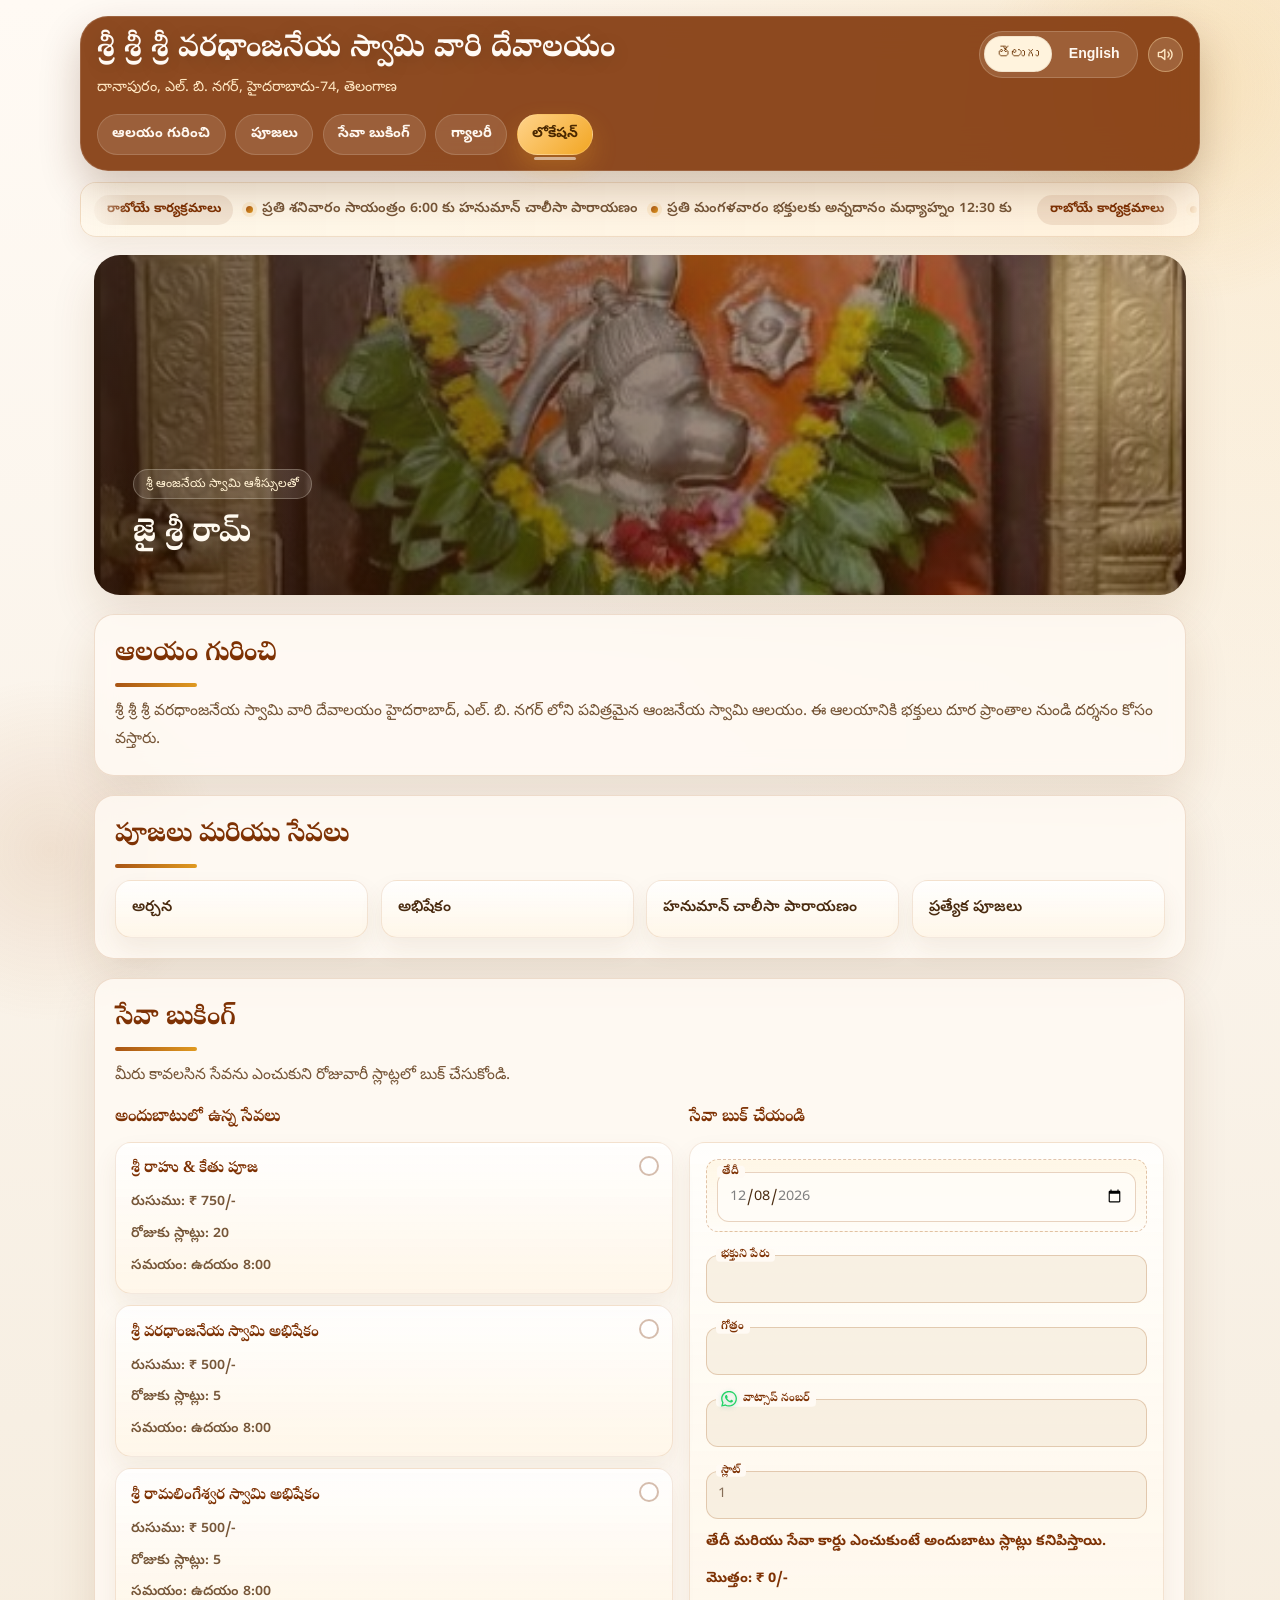
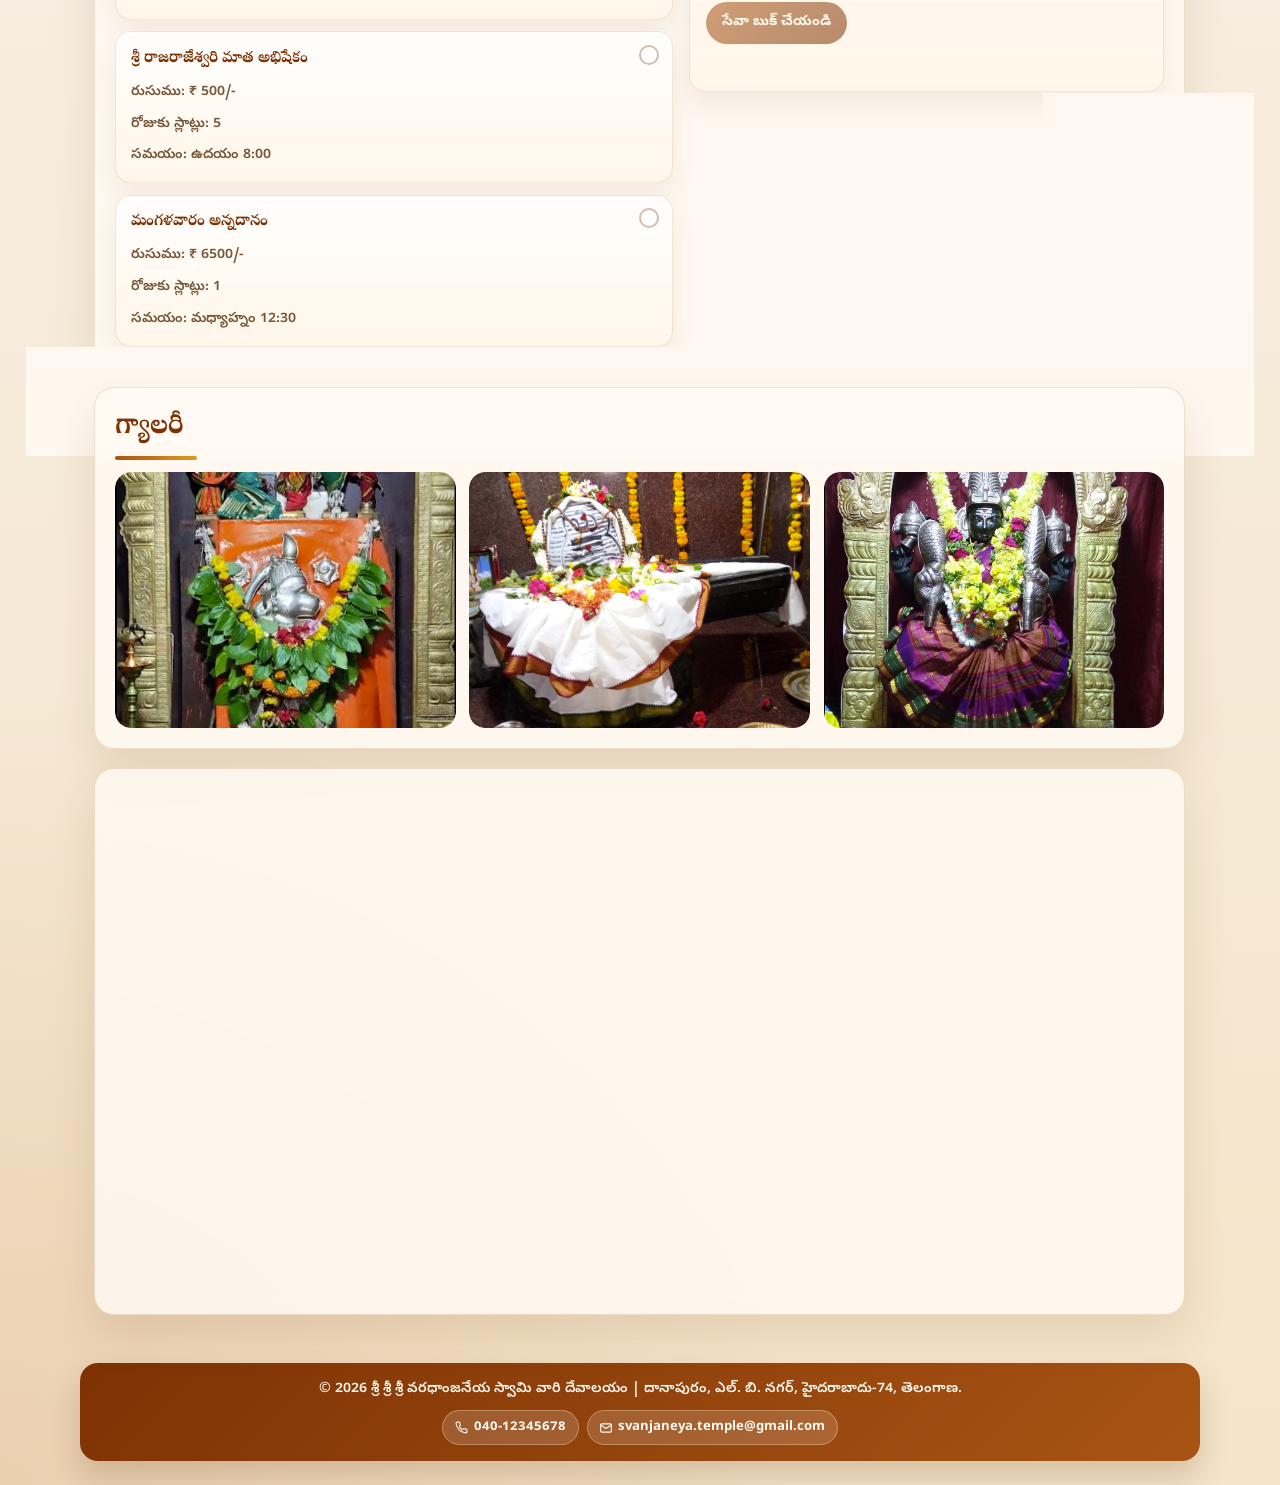
==== commit ef7e69f4: "Updates..." ====
--- a/index.html
+++ b/index.html
@@ -153,7 +153,7 @@
           <p id="sevaAvailability" class="seva-meta" data-telugu="తేదీ మరియు సేవా కార్డు ఎంచుకుంటే అందుబాటు స్లాట్లు కనిపిస్తాయి." data-english="Choose a date and seva card to view available slots.">
             తేదీ మరియు సేవా కార్డు ఎంచుకుంటే అందుబాటు స్లాట్లు కనిపిస్తాయి.
           </p>
-          <p id="sevaTotal" class="seva-meta" data-telugu="మొత్తం: రూ. 0/-" data-english="Total: Rs. 0/-">మొత్తం: రూ. 0/-</p>
+          <p id="sevaTotal" class="seva-meta" data-telugu="మొత్తం: ₹ 0/-" data-english="Total: ₹ 0/-">మొత్తం: ₹ 0/-</p>
 
           <!-- Honeypot: must remain empty — bots that auto-fill fields will be silently blocked -->
           <div class="booking-honeypot" aria-hidden="true">
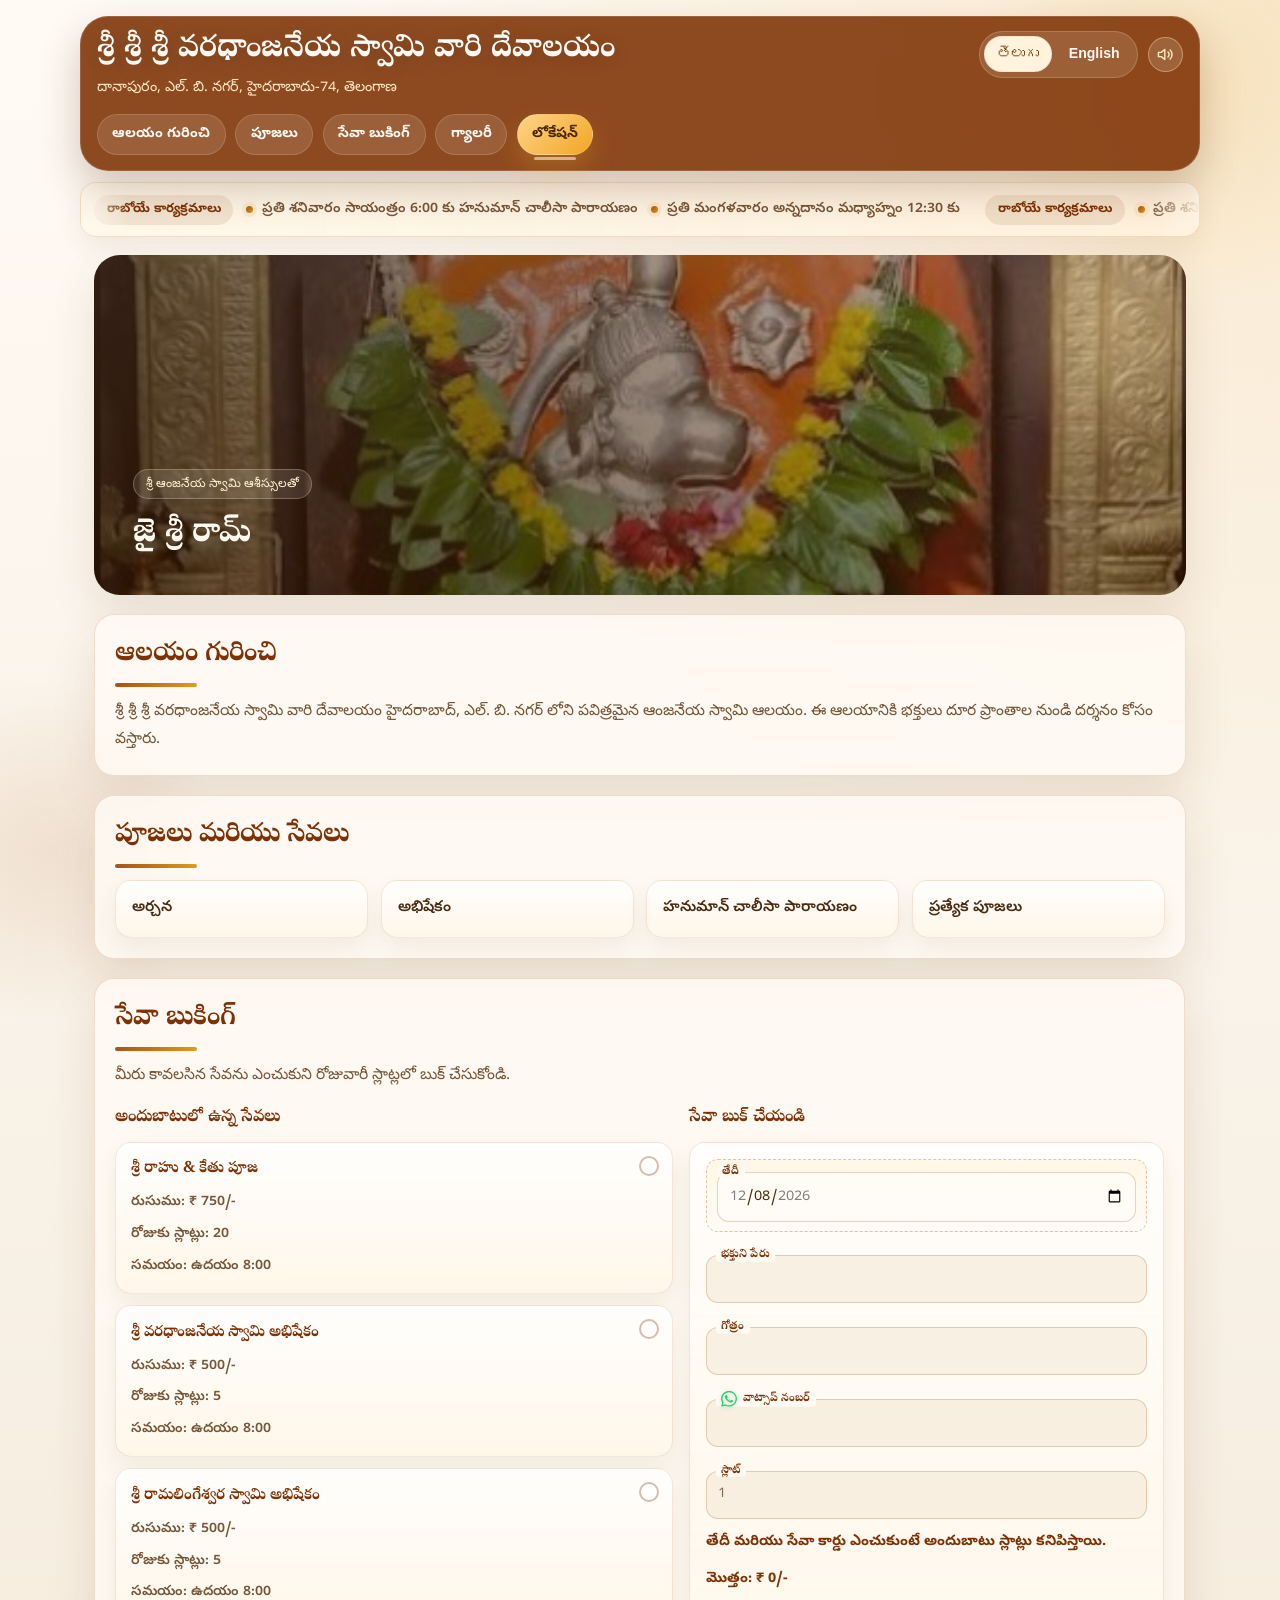
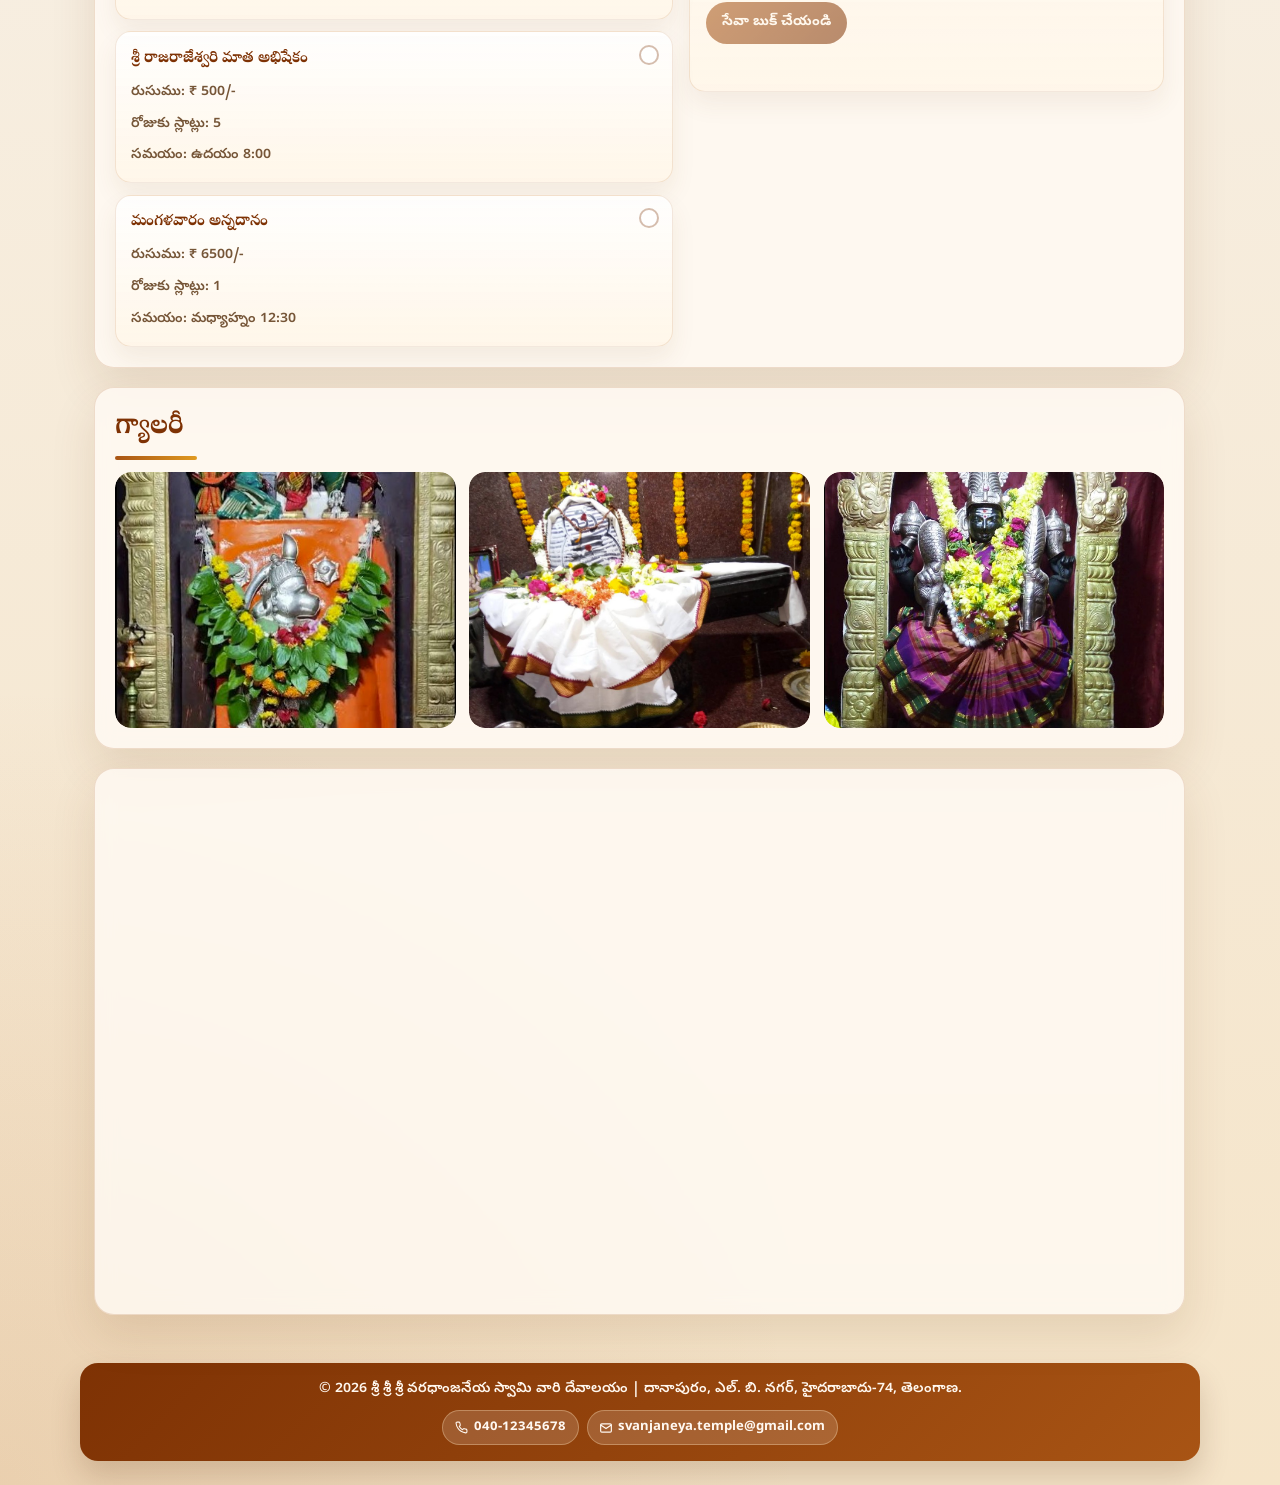
==== commit c9a13862: "Updates..." ====
--- a/index.html
+++ b/index.html
@@ -9,6 +9,11 @@
 <link rel="preload" as="image" href="assets/images/t1.jpg" fetchpriority="high" />
 <link rel="preload" as="style" href="https://fonts.googleapis.com/css2?family=Noto+Sans+Telugu:wght@400;500;600;700&family=Noto+Serif+Telugu:wght@400;500;600;700&display=swap" />
 <link rel="stylesheet" href="https://fonts.googleapis.com/css2?family=Noto+Sans+Telugu:wght@400;500;600;700&family=Noto+Serif+Telugu:wght@400;500;600;700&display=swap" media="print" onload="this.media='all'" />
+<script>
+  if (/Android/i.test(navigator.userAgent || '')) {
+    document.documentElement.classList.add('is-android');
+  }
+</script>
 <noscript><link href="https://fonts.googleapis.com/css2?family=Noto+Sans+Telugu:wght@400;500;600;700&family=Noto+Serif+Telugu:wght@400;500;600;700&display=swap" rel="stylesheet" /></noscript>
 <noscript><style>body.is-loading{overflow-x:hidden;overflow-y:auto;}#pageLoader{display:none!important;}</style></noscript>
 <link rel="stylesheet" href="css/style.css" />
--- a/css/style.css
+++ b/css/style.css
@@ -21,12 +21,15 @@
   html {
     scroll-behavior: smooth;
     scroll-padding-top: 8rem;
+    -webkit-text-size-adjust: 100%;
+    text-size-adjust: 100%;
   }
 
   body {
     font-family: var(--font-body-en);
     margin: 0;
     min-height: 100vh;
+    min-height: 100dvh;
     overflow-x: hidden;
     background:
       radial-gradient(circle at top right, rgba(233, 182, 84, 0.22), transparent 28%),
@@ -154,6 +157,15 @@
     color: inherit;
     text-decoration: none;
     transition: transform 0.25s ease, background-color 0.25s ease, box-shadow 0.25s ease, color 0.25s ease;
+  }
+
+  a,
+  button,
+  input,
+  select,
+  textarea {
+    -webkit-tap-highlight-color: rgba(168, 84, 20, 0.16);
+    touch-action: manipulation;
   }
 
   img {
@@ -1199,6 +1211,62 @@
     background-image: url("data:image/svg+xml,%3Csvg xmlns='http://www.w3.org/2000/svg' viewBox='0 0 24 24' fill='none' stroke='%23fff8f1' stroke-width='2' stroke-linecap='round' stroke-linejoin='round'%3E%3Crect x='3' y='5' width='18' height='14' rx='2' ry='2'/%3E%3Cpath d='M3 7l9 6 9-6'/%3E%3C/svg%3E");
   }
 
+  html.is-android header {
+    backdrop-filter: blur(14px);
+  }
+
+  @media (max-width: 600px) {
+    html.is-android .header-controls {
+      min-width: 0;
+      flex-wrap: nowrap;
+      align-items: center;
+      gap: 0.38rem;
+    }
+
+    html.is-android .lang-switch {
+      min-width: 0;
+      flex: 0 1 auto;
+      overflow: hidden;
+    }
+
+    html.is-android .lang-switch button {
+      min-width: 0;
+      white-space: nowrap;
+    }
+
+    html.is-android .music-toggle-btn,
+    html.is-android .menu-toggle {
+      flex-shrink: 0;
+    }
+  }
+
+  @media (max-width: 320px) {
+    html.is-android .header-controls {
+      gap: 0.2rem;
+    }
+
+    html.is-android .lang-switch button {
+      padding: 0.24rem 0.36rem;
+      font-size: 0.7rem;
+    }
+  }
+
+  @media (max-width: 280px) {
+    html.is-android .lang-switch button {
+      padding: 0.2rem 0.28rem;
+      font-size: 0.64rem;
+    }
+  }
+
+  @media (hover: none) and (pointer: coarse) {
+    nav a:hover,
+    .music-toggle-btn:hover,
+    .menu-toggle:hover,
+    .hero-button:hover {
+      transform: none;
+    }
+  }
+
   @media (max-width: 900px) {
     html {
       scroll-padding-top: 7.2rem;
@@ -1280,7 +1348,7 @@
 
     .header-controls {
       width: 100%;
-      justify-content: space-between;
+      justify-content: flex-start;
       gap: 0.45rem;
     }
 
@@ -1303,6 +1371,7 @@
     }
 
     .music-toggle-btn {
+      margin-left: auto;
       width: 2.05rem;
       height: 2.05rem;
     }
@@ -1444,3 +1513,128 @@
       height: 230px;
     }
   }
+
+  @media (max-width: 360px) {
+    header {
+      padding: 0.68rem;
+      border-radius: 16px;
+    }
+
+    .header-controls {
+      gap: 0.32rem;
+      align-items: center;
+    }
+
+    .lang-switch {
+      padding: 0.16rem;
+    }
+
+    .lang-switch button {
+      padding: 0.34rem 0.5rem;
+      font-size: 0.76rem;
+    }
+
+    .music-toggle-btn {
+      width: 1.92rem;
+      height: 1.92rem;
+    }
+
+    .menu-toggle {
+      gap: 0.45rem;
+      padding: 0.42rem 0.58rem;
+      font-size: 0.76rem;
+    }
+
+    .menu-toggle-bars span {
+      width: 15px;
+    }
+  }
+
+  @media (max-width: 320px) {
+    header {
+      width: calc(100% - 8px);
+      margin-top: 4px;
+      padding: 0.62rem;
+      border-radius: 14px;
+    }
+
+    .header-controls {
+      gap: 0.24rem;
+    }
+
+    .lang-switch button {
+      padding: 0.28rem 0.42rem;
+      font-size: 0.72rem;
+    }
+
+    .music-toggle-btn {
+      width: 1.78rem;
+      height: 1.78rem;
+    }
+
+    .music-toggle-btn::before {
+      width: 0.96rem;
+      height: 0.96rem;
+    }
+
+    .menu-toggle {
+      gap: 0.34rem;
+      padding: 0.38rem 0.48rem;
+      font-size: 0.72rem;
+    }
+
+    .menu-toggle-bars span {
+      width: 13px;
+    }
+  }
+
+  @media (max-width: 280px) {
+    header {
+      width: calc(100% - 6px);
+      margin-top: 3px;
+      padding: 0.56rem;
+      border-radius: 12px;
+    }
+
+    header h1 {
+      font-size: 1rem;
+    }
+
+    .header-controls {
+      gap: 0.18rem;
+    }
+
+    .lang-switch {
+      padding: 0.12rem;
+    }
+
+    .lang-switch button {
+      padding: 0.22rem 0.3rem;
+      font-size: 0.66rem;
+    }
+
+    .music-toggle-btn {
+      width: 1.62rem;
+      height: 1.62rem;
+    }
+
+    .music-toggle-btn::before {
+      width: 0.86rem;
+      height: 0.86rem;
+    }
+
+    .menu-toggle {
+      gap: 0.24rem;
+      padding: 0.32rem 0.38rem;
+      font-size: 0.66rem;
+    }
+
+    .menu-toggle-bars span {
+      width: 11px;
+    }
+
+    html[lang="te"] .lang-switch button,
+    html[lang="te"] #menuToggleLabel {
+      line-height: 1.2;
+    }
+  }
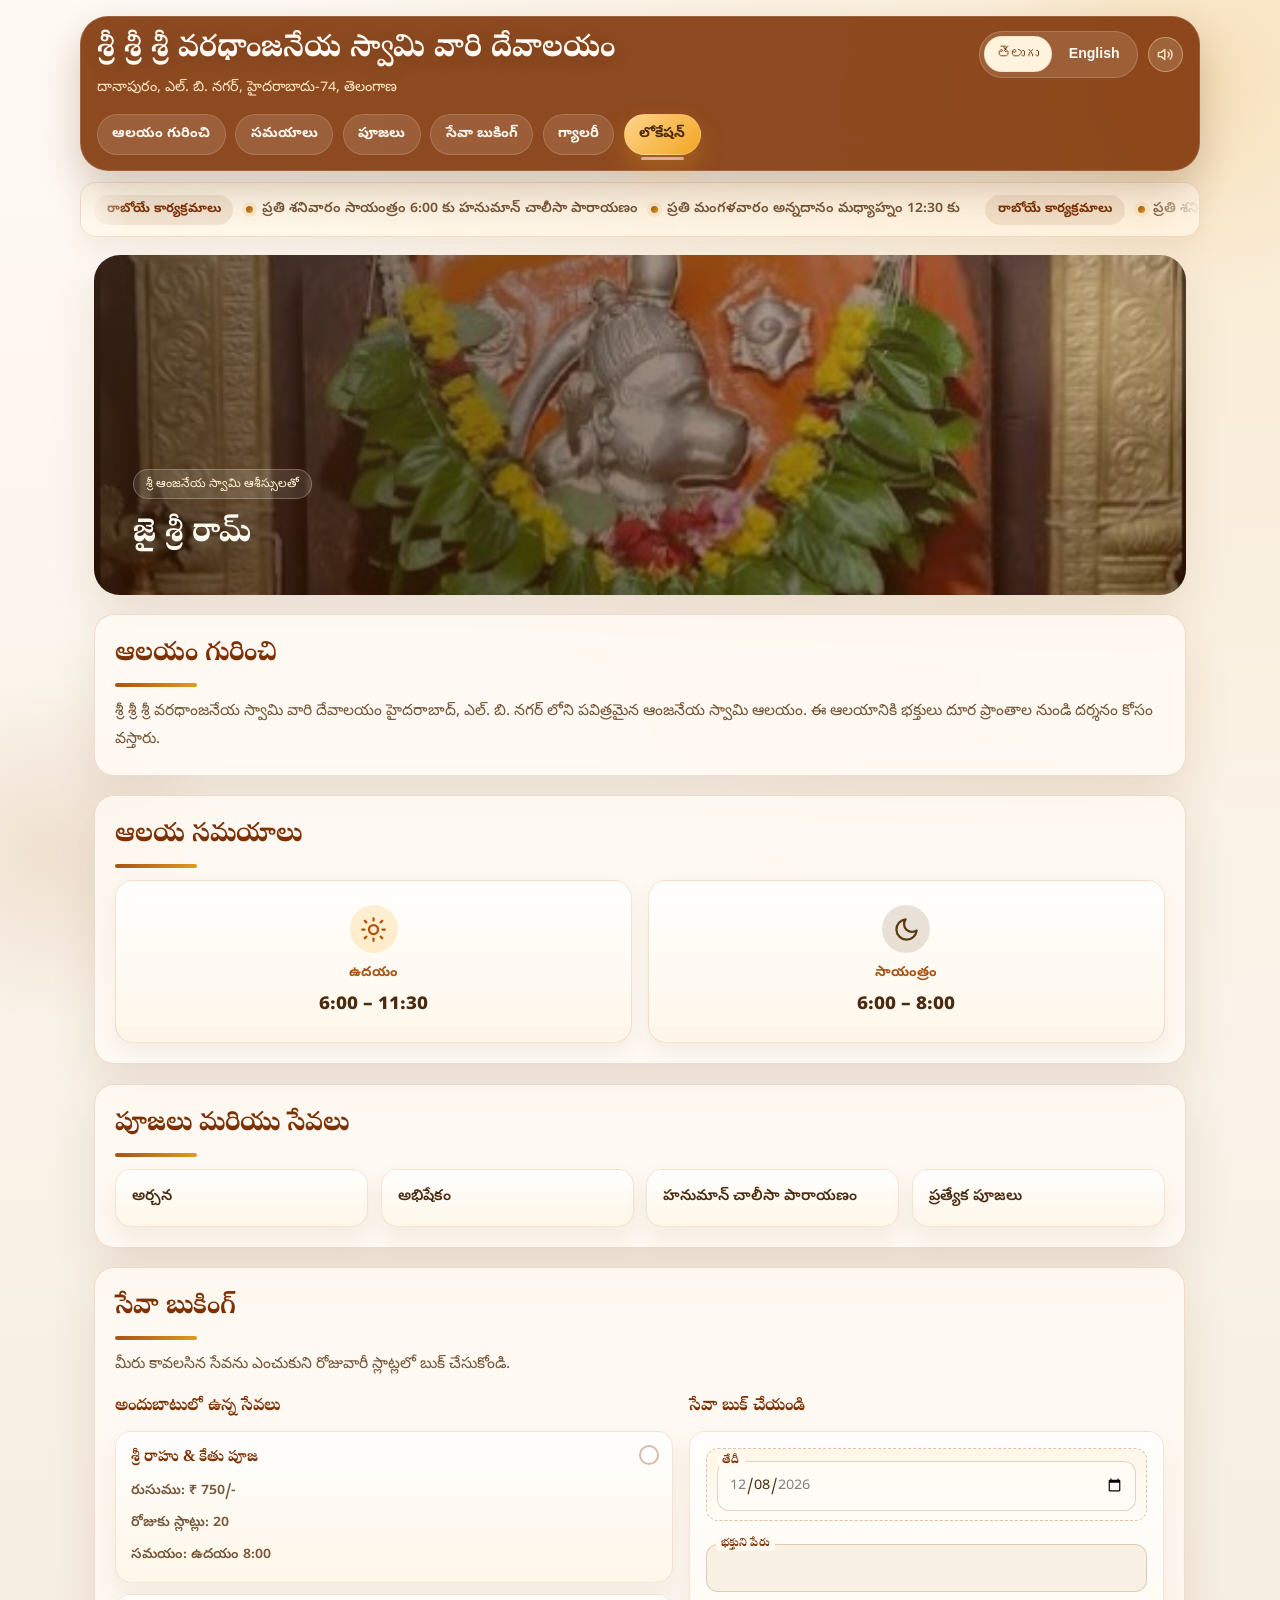
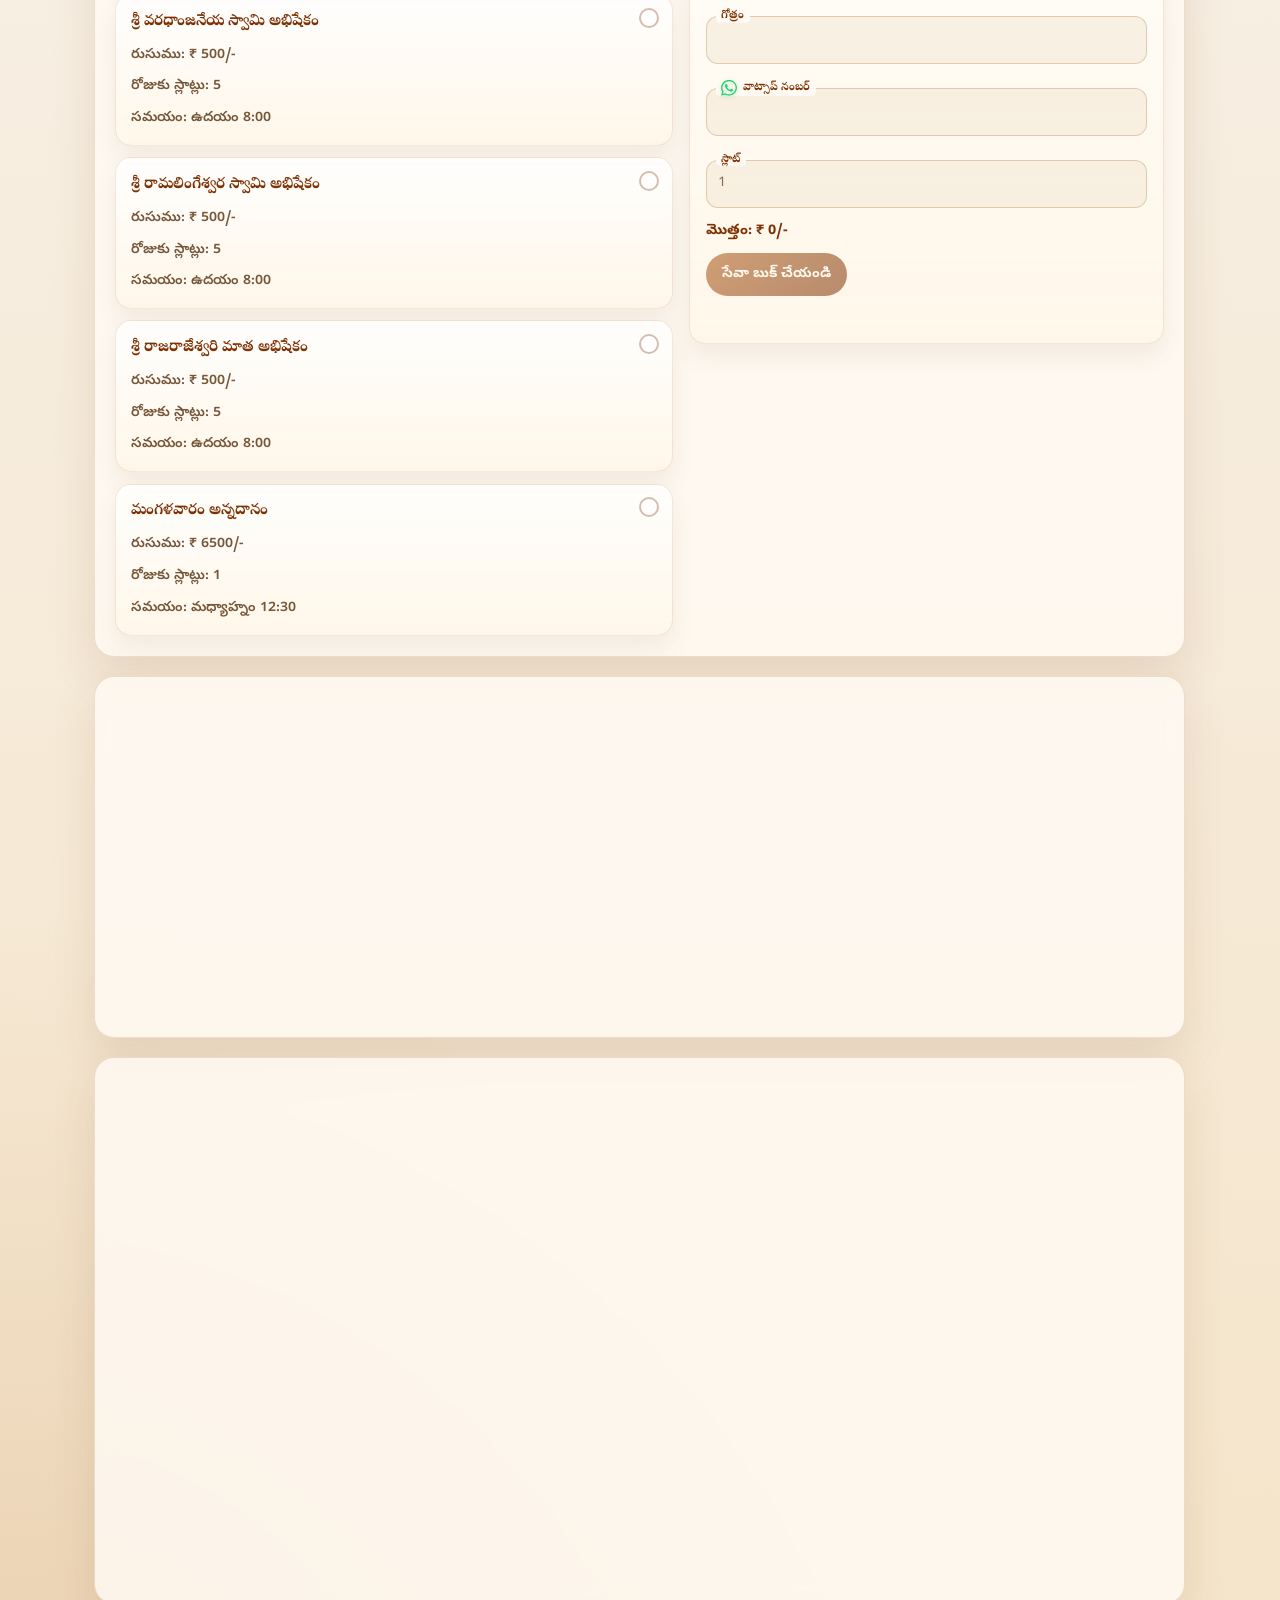
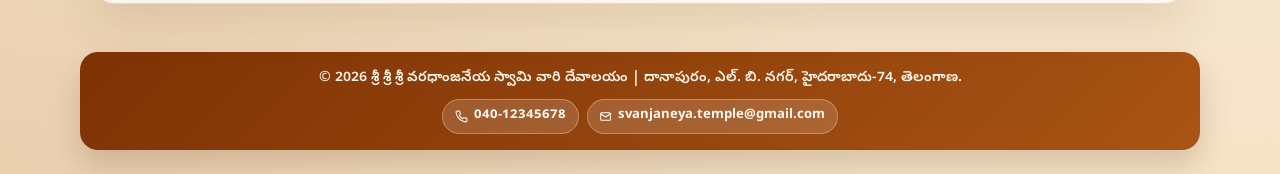
==== commit d0213d5d: "Updates..." ====
--- a/index.html
+++ b/index.html
@@ -68,6 +68,7 @@
   </div>
   <nav id="primaryNav" aria-label="Primary navigation">
     <a href="#about" class="nav-link active" data-section="about">ఆలయం గురించి</a>
+    <a href="#timings" class="nav-link" data-section="timings">సమయాలు</a>
     <a href="#pooja" class="nav-link" data-section="pooja">పూజలు</a>
     <a href="#seva-booking" class="nav-link" data-section="seva-booking">సేవా బుకింగ్</a>
     <a href="#gallery" class="nav-link" data-section="gallery">గ్యాలరీ</a>
@@ -97,7 +98,11 @@
     <h2 data-telugu="ఆలయం గురించి" data-english="About Temple">ఆలయం గురించి</h2>
     <div id="aboutContent"></div>
   </section>
-
+  <!-- Temple Timings -->
+  <section id="timings">
+    <h2 data-telugu="ఆలయ సమయాలు" data-english="Temple Timings">ఆలయ సమయాలు</h2>
+    <div id="timingsContent"></div>
+  </section>
   <!-- Pooja Services -->
   <section id="pooja">
     <h2 data-telugu="పూజలు మరియు సేవలు" data-english="Pooja & Services">పూజలు మరియు సేవలు</h2>
@@ -122,13 +127,15 @@
         <form id="sevaBookingForm" class="seva-booking-form" novalidate>
           <input id="sevaType" name="sevaType" type="hidden" required />
 
+          <p id="sevaSelected" class="seva-meta seva-selected" data-telugu="ఎంచుకున్న సేవ: లేదు" data-english="Selected seva: None" hidden>ఎంచుకున్న సేవ: లేదు</p>
+
           <label class="seva-field full-width seva-date-field" for="sevaDate">
             <span class="seva-field-label" data-telugu="తేదీ" data-english="Date">తేదీ</span>
             <input id="sevaDate" name="sevaDate" type="date" required />
                       <span id="sevaDateBlockedHint" class="seva-date-blocked-hint" data-telugu="సేవ నిర్వహించబడదు" data-english="Seva not performed" hidden>సేవ నిర్వహించబడదు</span>
           </label>
 
-          <p id="sevaSelected" class="seva-meta seva-selected" data-telugu="ఎంచుకున్న సేవ: లేదు" data-english="Selected seva: None" hidden>ఎంచుకున్న సేవ: లేదు</p>
+          <p id="sevaAvailability" class="seva-meta" data-telugu="" data-english=""></p>
 
           <div class="seva-form-grid">
             <label class="seva-field full-width" for="devoteeName">
@@ -155,17 +162,13 @@
             </label>
           </div>
 
-          <p id="sevaAvailability" class="seva-meta" data-telugu="తేదీ మరియు సేవా కార్డు ఎంచుకుంటే అందుబాటు స్లాట్లు కనిపిస్తాయి." data-english="Choose a date and seva card to view available slots.">
-            తేదీ మరియు సేవా కార్డు ఎంచుకుంటే అందుబాటు స్లాట్లు కనిపిస్తాయి.
-          </p>
-          <p id="sevaTotal" class="seva-meta" data-telugu="మొత్తం: ₹ 0/-" data-english="Total: ₹ 0/-">మొత్తం: ₹ 0/-</p>
-
           <!-- Honeypot: must remain empty — bots that auto-fill fields will be silently blocked -->
           <div class="booking-honeypot" aria-hidden="true">
             <label>Leave empty <input id="bookingHoneypot" name="website" type="text" tabindex="-1" autocomplete="new-password" /></label>
           </div>
 
-          <button id="bookSevaBtn" class="book-seva-btn" type="submit" data-telugu="సేవా బుక్ చేయండి" data-english="Book Seva" disabled>సేవా బుక్ చేయండి</button>
+          <p id="sevaTotal" class="seva-meta" data-telugu="మొత్తం: ₹ 0/-" data-english="Total: ₹ 0/-">మొత్తం: ₹ 0/-</p>
+          <button id="bookSevaBtn" class="book-seva-btn" type="submit" data-telugu="సేవా బుక్ చేయండి" data-english="Book Seva" data-telugu-submitting="సమర్పిస్తోంది..." data-english-submitting="Submitting..." disabled>సేవా బుక్ చేయండి</button>
           <p id="sevaBookingMessage" class="seva-booking-message" role="status" aria-live="polite"></p>
         </form>
       </div>
--- a/css/style.css
+++ b/css/style.css
@@ -716,6 +716,76 @@
     font-size: 0.95rem;
     font-weight: 600;
     color: var(--text);
+  }
+
+  /* ── Temple Timings ─────────────────────────────────────── */
+  .timings-grid {
+    display: grid;
+    grid-template-columns: repeat(2, minmax(0, 1fr));
+    gap: 1rem;
+  }
+
+  .timing-card {
+    display: flex;
+    flex-direction: column;
+    align-items: center;
+    text-align: center;
+    gap: 0.6rem;
+    padding: 1.5rem 1rem;
+    background: linear-gradient(180deg, rgba(255, 255, 255, 0.92), rgba(255, 246, 232, 0.94));
+    border: 1px solid rgba(168, 92, 32, 0.16);
+    border-radius: 18px;
+    box-shadow: 0 8px 20px rgba(120, 75, 24, 0.07);
+    transition: transform 0.2s, box-shadow 0.2s;
+  }
+
+  .timing-card:hover {
+    transform: translateY(-3px);
+    box-shadow: 0 14px 28px rgba(120, 75, 24, 0.13);
+  }
+
+  .timing-icon {
+    width: 3rem;
+    height: 3rem;
+    border-radius: 50%;
+    background-repeat: no-repeat;
+    background-position: center;
+    background-size: 56%;
+  }
+
+  .timing-icon--morning {
+    background-color: rgba(255, 176, 40, 0.2);
+    background-image: url("data:image/svg+xml,%3Csvg xmlns='http://www.w3.org/2000/svg' viewBox='0 0 24 24' fill='none' stroke='%23b45309' stroke-width='2' stroke-linecap='round' stroke-linejoin='round'%3E%3Ccircle cx='12' cy='12' r='4'/%3E%3Cpath d='M12 2v2M12 20v2M4.22 4.22l1.42 1.42M18.36 18.36l1.42 1.42M2 12h2M20 12h2M4.22 19.78l1.42-1.42M18.36 5.64l1.42-1.42'/%3E%3C/svg%3E");
+  }
+
+  .timing-icon--evening {
+    background-color: rgba(98, 58, 18, 0.14);
+    background-image: url("data:image/svg+xml,%3Csvg xmlns='http://www.w3.org/2000/svg' viewBox='0 0 24 24' fill='none' stroke='%235c3b14' stroke-width='2' stroke-linecap='round' stroke-linejoin='round'%3E%3Cpath d='M21 12.79A9 9 0 1 1 11.21 3 7 7 0 0 0 21 12.79z'/%3E%3C/svg%3E");
+  }
+
+  .timing-label {
+    font-size: 0.78rem;
+    font-weight: 700;
+    letter-spacing: 0.08em;
+    text-transform: uppercase;
+    color: var(--brand);
+  }
+
+  .timing-time {
+    font-size: clamp(1.05rem, 3vw, 1.35rem);
+    font-weight: 800;
+    color: var(--text);
+    line-height: 1.3;
+  }
+
+  html[lang="te"] .timing-label {
+    letter-spacing: 0;
+    font-size: 0.86rem;
+  }
+
+  html[lang="te"] .timing-time {
+    font-family: var(--font-body-te, inherit);
+    font-size: clamp(1rem, 3vw, 1.2rem);
   }
 
   .seva-booking-layout {
@@ -959,6 +1029,29 @@
     font-weight: 700;
   }
 
+  .seva-meta.is-loading {
+    display: flex;
+    align-items: center;
+    gap: 0.45rem;
+  }
+
+  .seva-meta.is-loading::before {
+    content: '';
+    width: 0.86rem;
+    height: 0.86rem;
+    border-radius: 50%;
+    border: 2px solid rgba(126, 50, 4, 0.22);
+    border-top-color: rgba(126, 50, 4, 0.9);
+    animation: seva-availability-spin 0.7s linear infinite;
+    flex-shrink: 0;
+  }
+
+  @keyframes seva-availability-spin {
+    to {
+      transform: rotate(360deg);
+    }
+  }
+
   .seva-selected {
     margin-top: 0;
     margin-bottom: 0.2rem;
@@ -994,6 +1087,43 @@
     box-shadow: none;
   }
 
+  .book-seva-btn.is-submitting,
+  .book-seva-btn.is-submitting:disabled {
+    opacity: 0.92;
+    cursor: wait;
+    box-shadow: 0 10px 20px rgba(107, 57, 14, 0.26);
+    animation: seva-submit-pulse 1.2s ease-in-out infinite;
+  }
+
+  .book-seva-btn.is-submitting::before {
+    content: '';
+    width: 0.86rem;
+    height: 0.86rem;
+    margin-right: 0.45rem;
+    border-radius: 50%;
+    border: 2px solid rgba(255, 247, 238, 0.42);
+    border-top-color: #fff7ee;
+    animation: seva-submit-spin 0.72s linear infinite;
+    flex-shrink: 0;
+  }
+
+  @keyframes seva-submit-spin {
+    to {
+      transform: rotate(360deg);
+    }
+  }
+
+  @keyframes seva-submit-pulse {
+    0%,
+    100% {
+      box-shadow: 0 10px 20px rgba(107, 57, 14, 0.26);
+    }
+
+    50% {
+      box-shadow: 0 14px 26px rgba(107, 57, 14, 0.34);
+    }
+  }
+
   .seva-booking-message {
     margin: 0.65rem 0 0;
     min-height: 1.3rem;
@@ -1461,6 +1591,20 @@
       width: 100%;
     }
 
+    .timings-grid {
+      grid-template-columns: repeat(2, minmax(0, 1fr));
+      gap: 0.75rem;
+    }
+
+    .timing-card {
+      padding: 1.1rem 0.75rem;
+    }
+
+    .timing-icon {
+      width: 2.5rem;
+      height: 2.5rem;
+    }
+
     .gallery {
       grid-template-columns: repeat(2, minmax(0, 1fr));
       gap: 0.7rem;
@@ -1507,6 +1651,25 @@
 
     .gallery {
       grid-template-columns: 1fr;
+    }
+
+    .timings-grid {
+      grid-template-columns: 1fr;
+    }
+
+    .timing-card {
+      flex-direction: row;
+      text-align: left;
+      gap: 0.75rem;
+      padding: 1rem 1rem;
+    }
+
+    .timing-icon {
+      flex-shrink: 0;
+    }
+
+    .timing-time {
+      font-size: 1.05rem;
     }
 
     iframe {
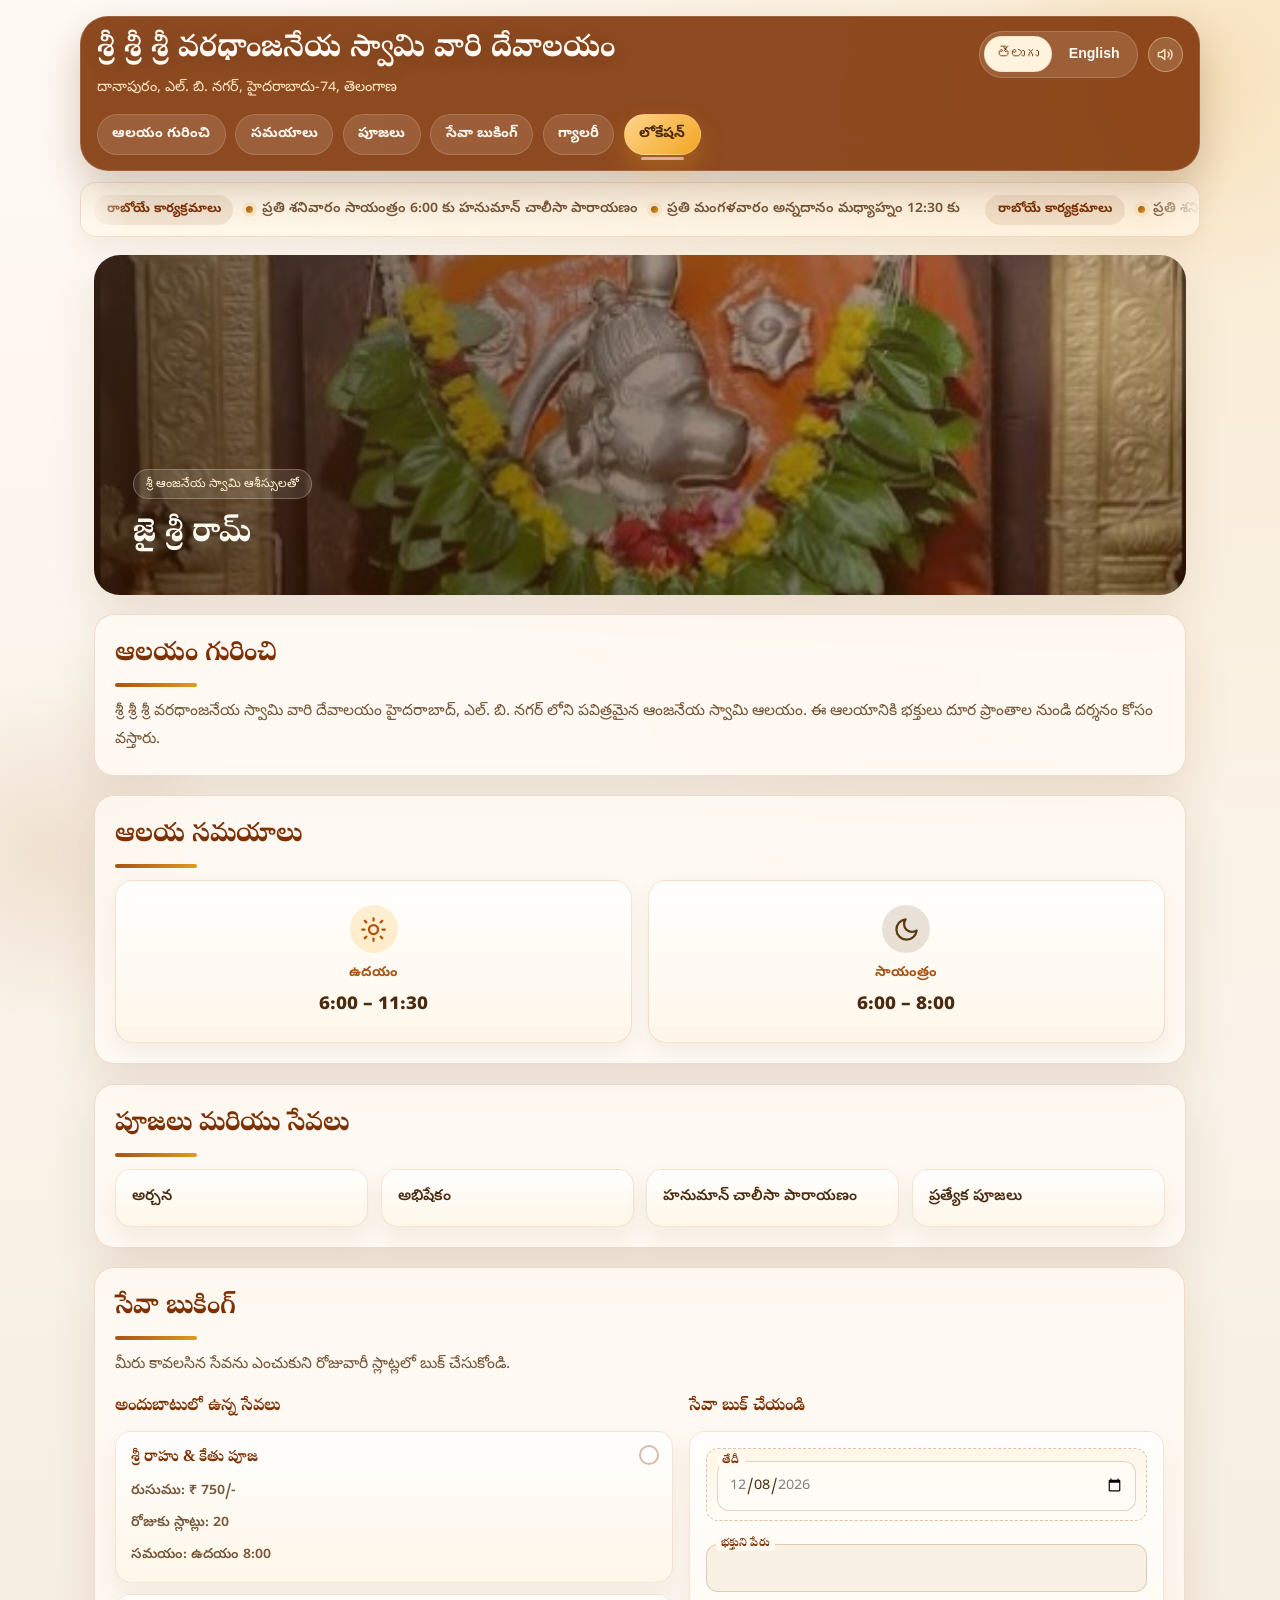
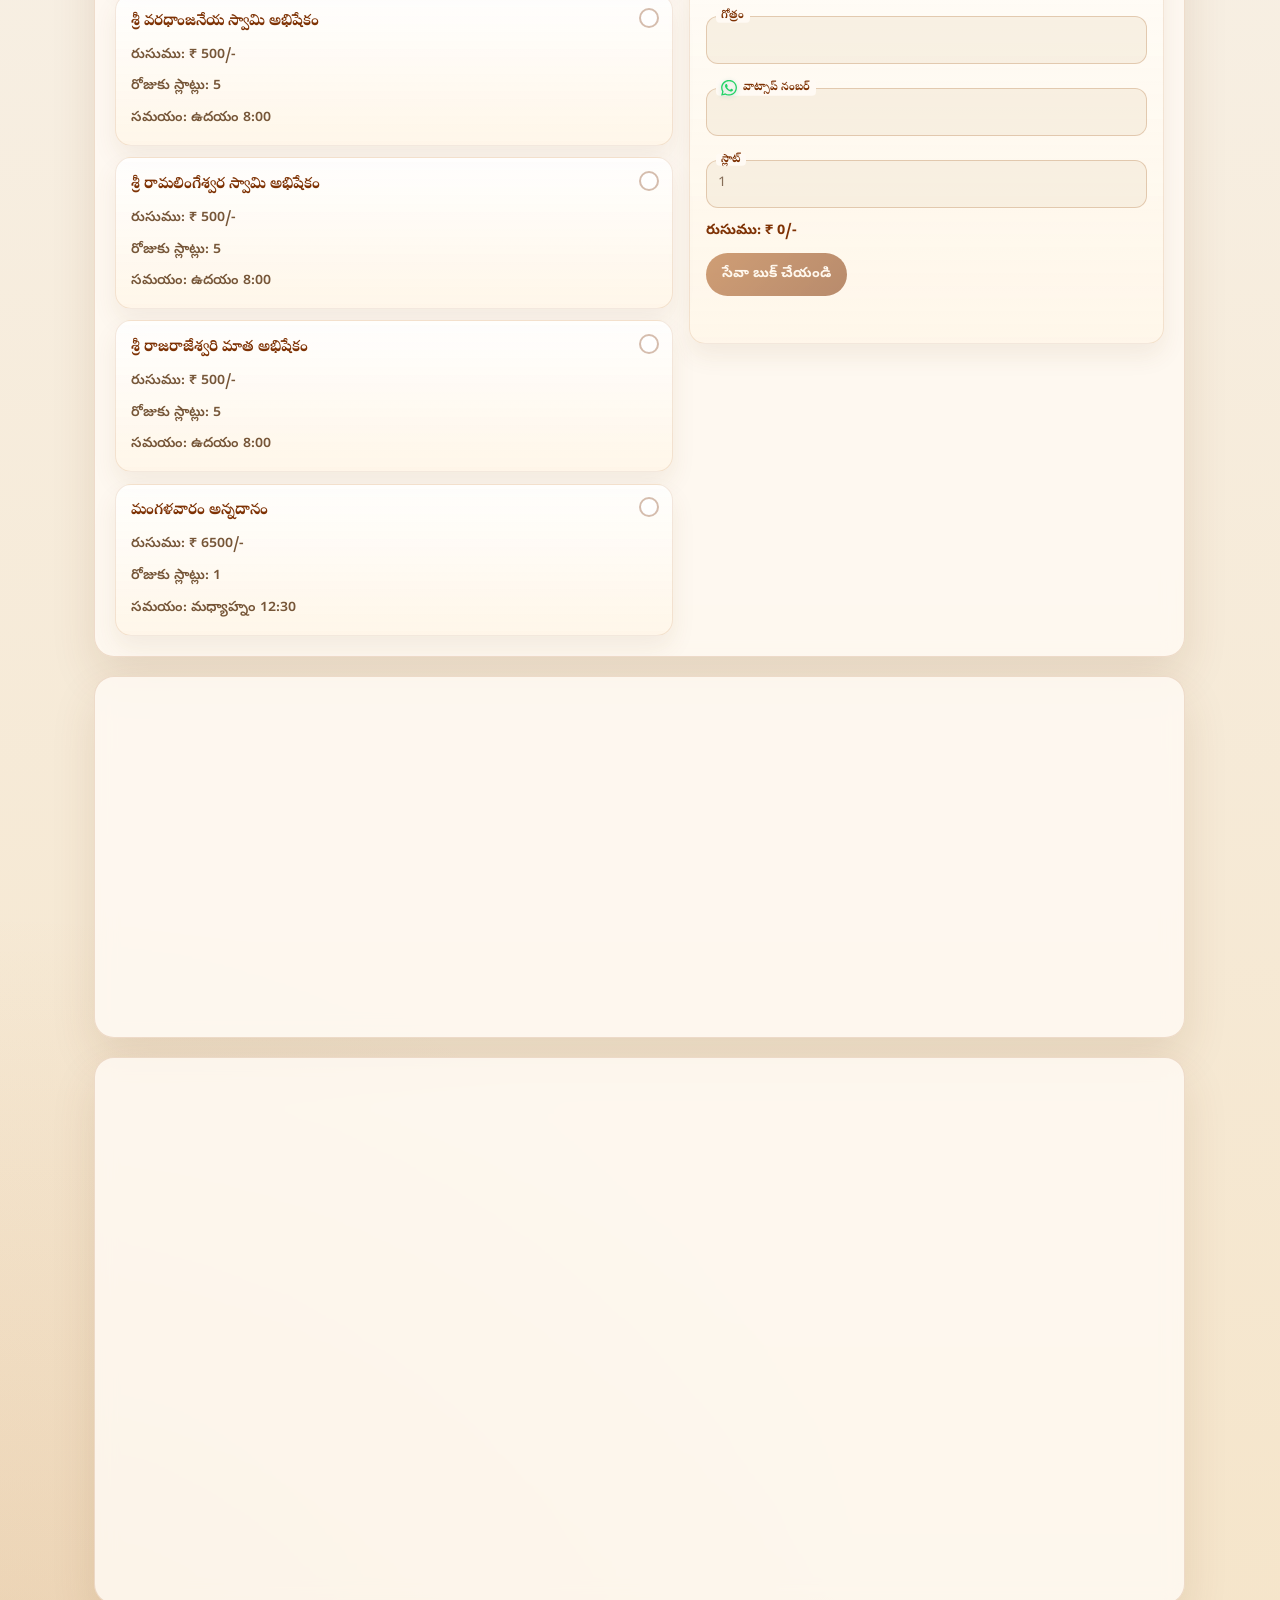
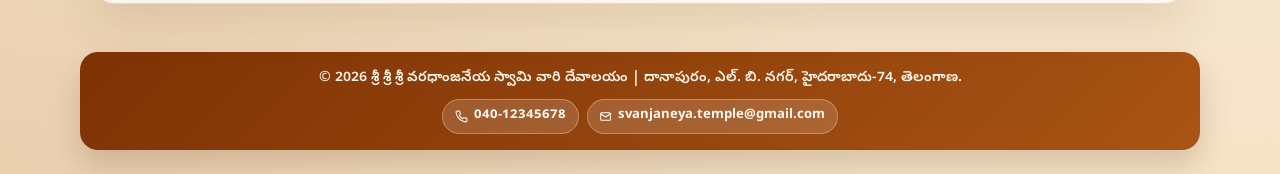
==== commit d20e8ced: "Updates..." ====
--- a/index.html
+++ b/index.html
@@ -62,7 +62,6 @@
           <span></span>
           <span></span>
         </span>
-        <span id="menuToggleLabel" data-telugu="మెనూ" data-english="Menu">మెనూ</span>
       </button>
     </div>
   </div>
